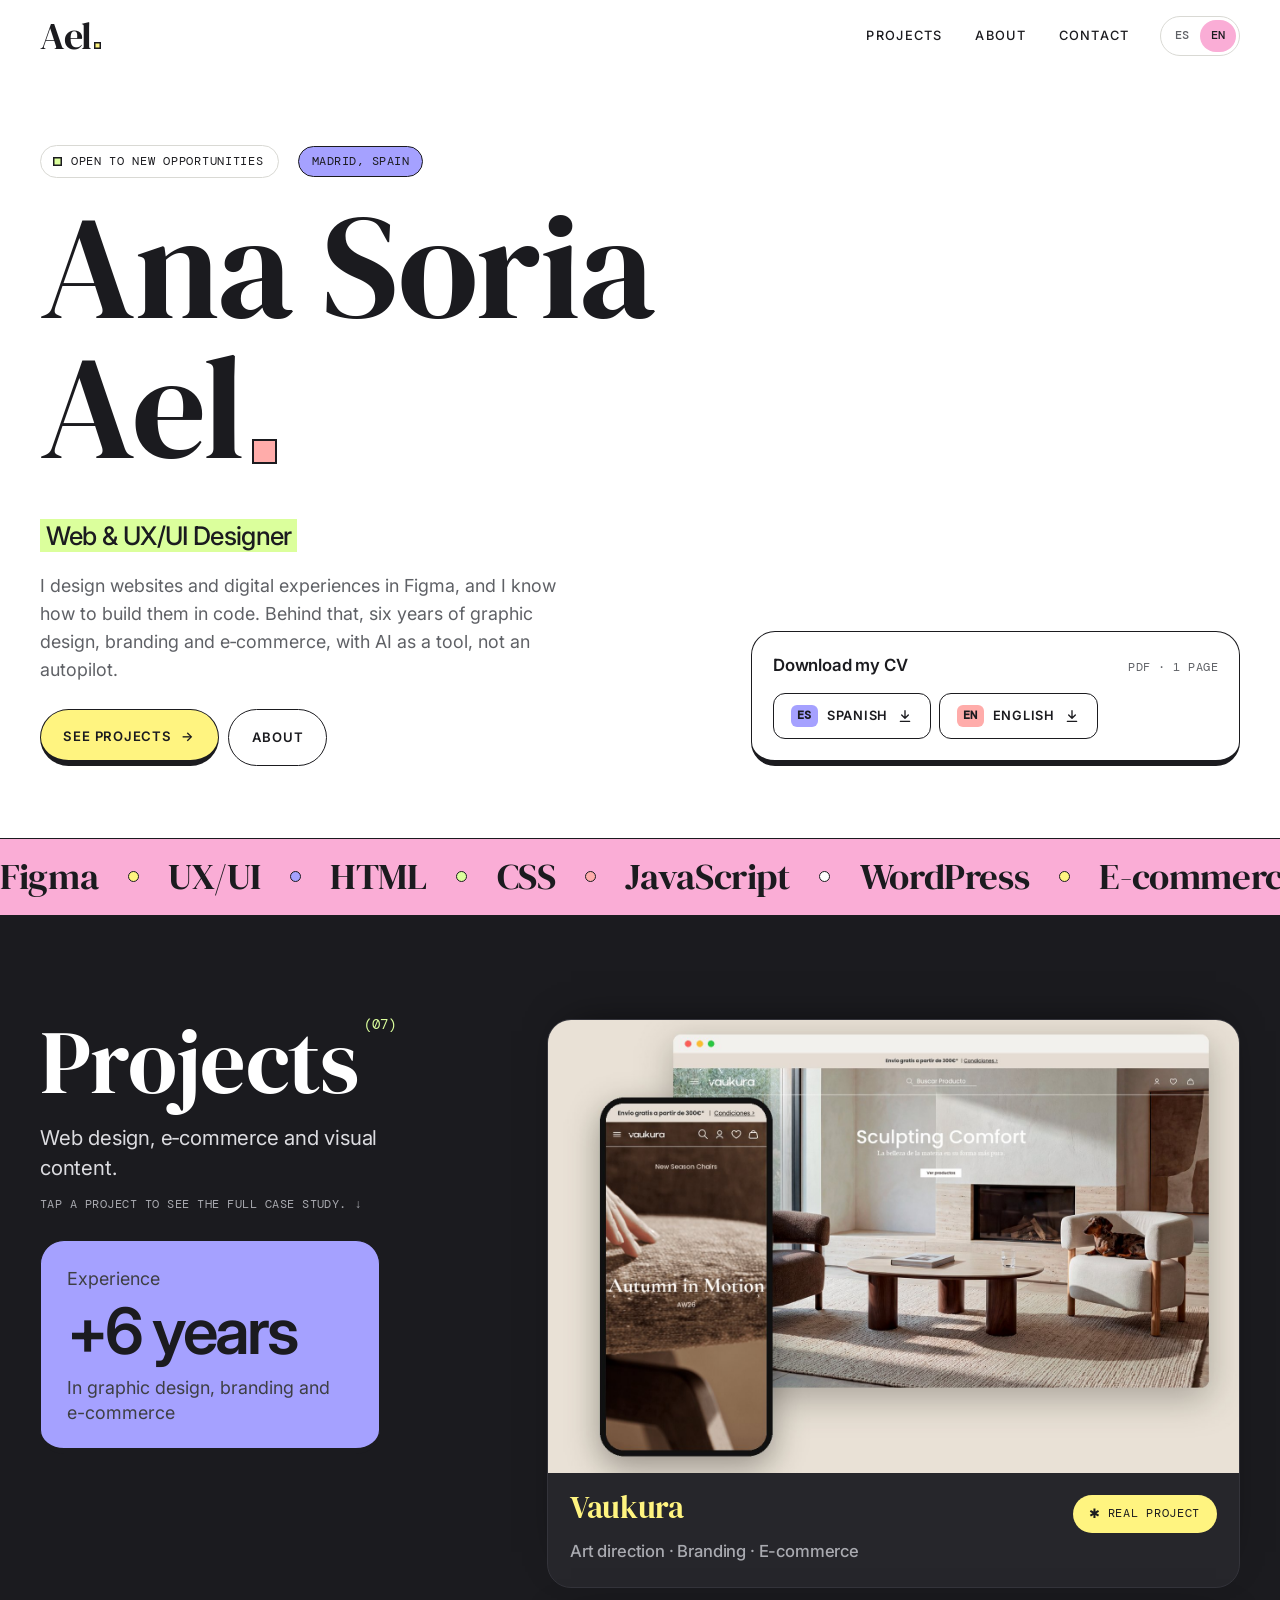
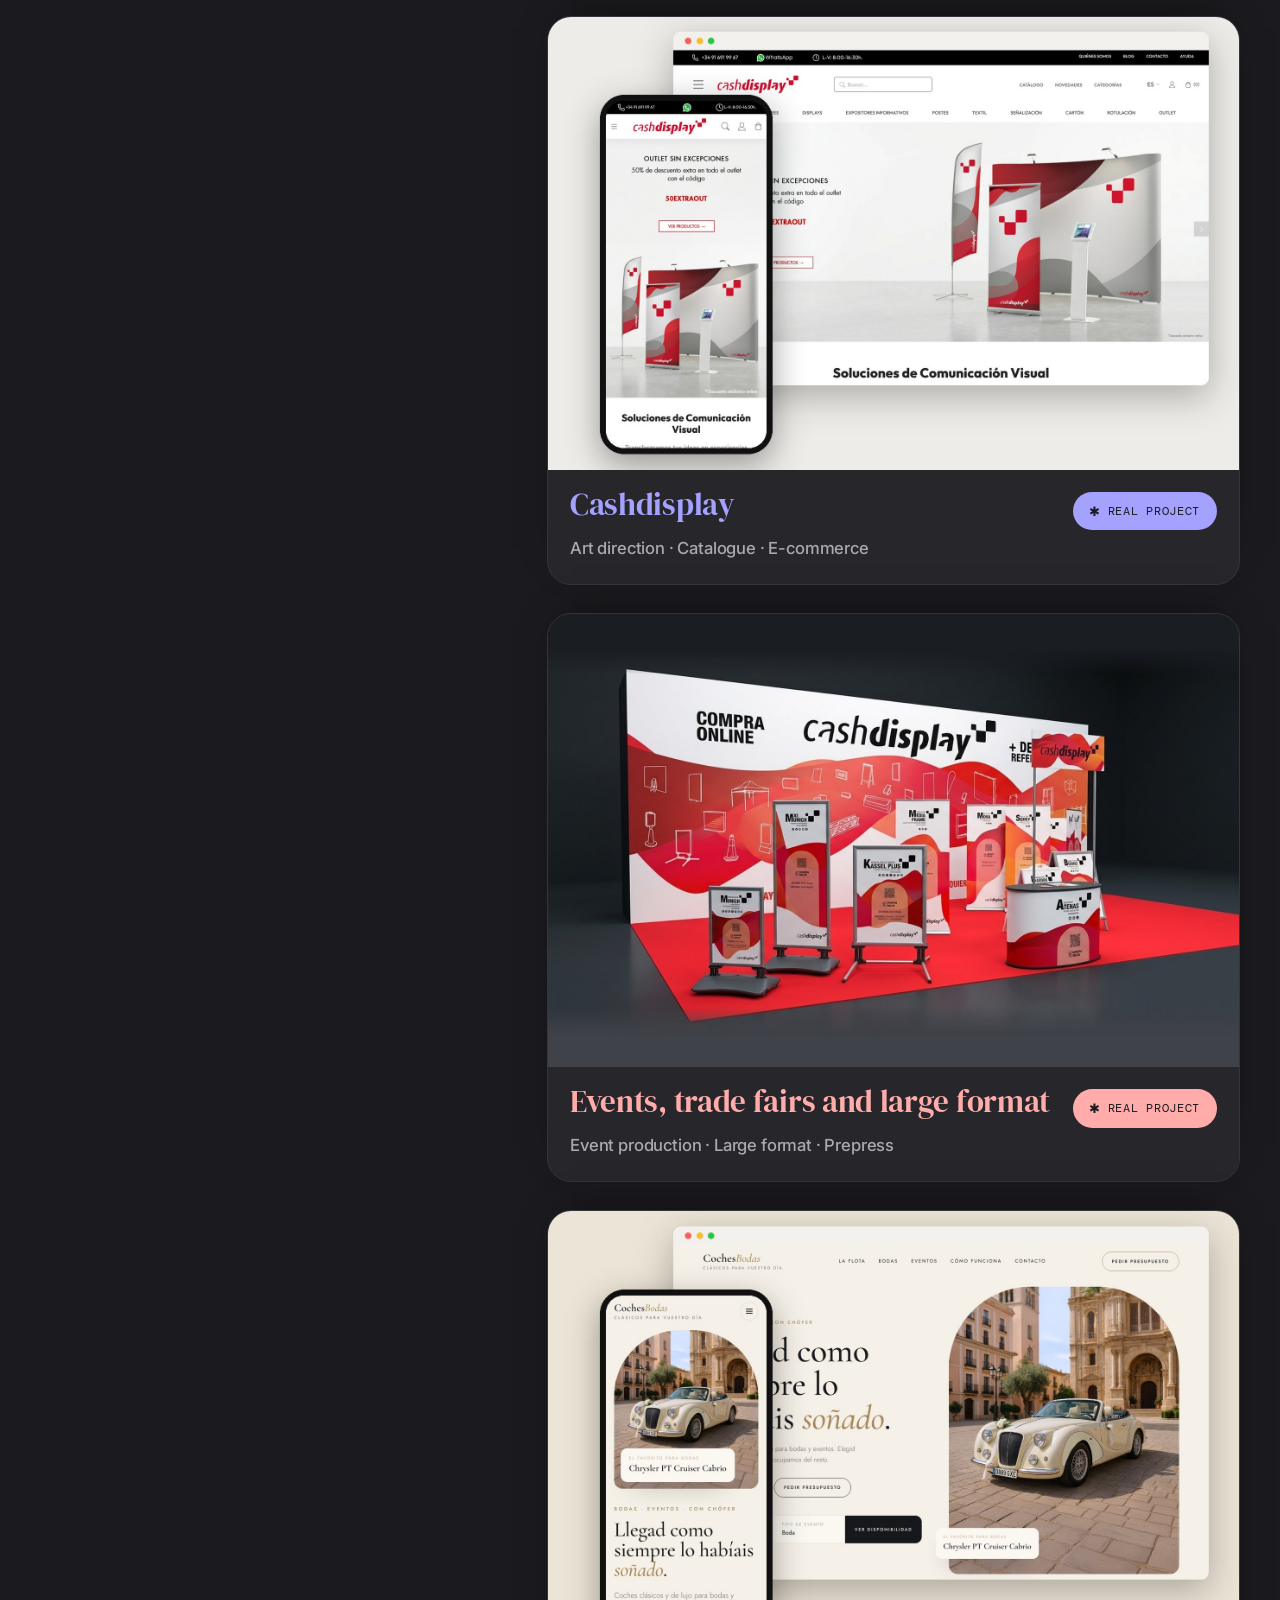
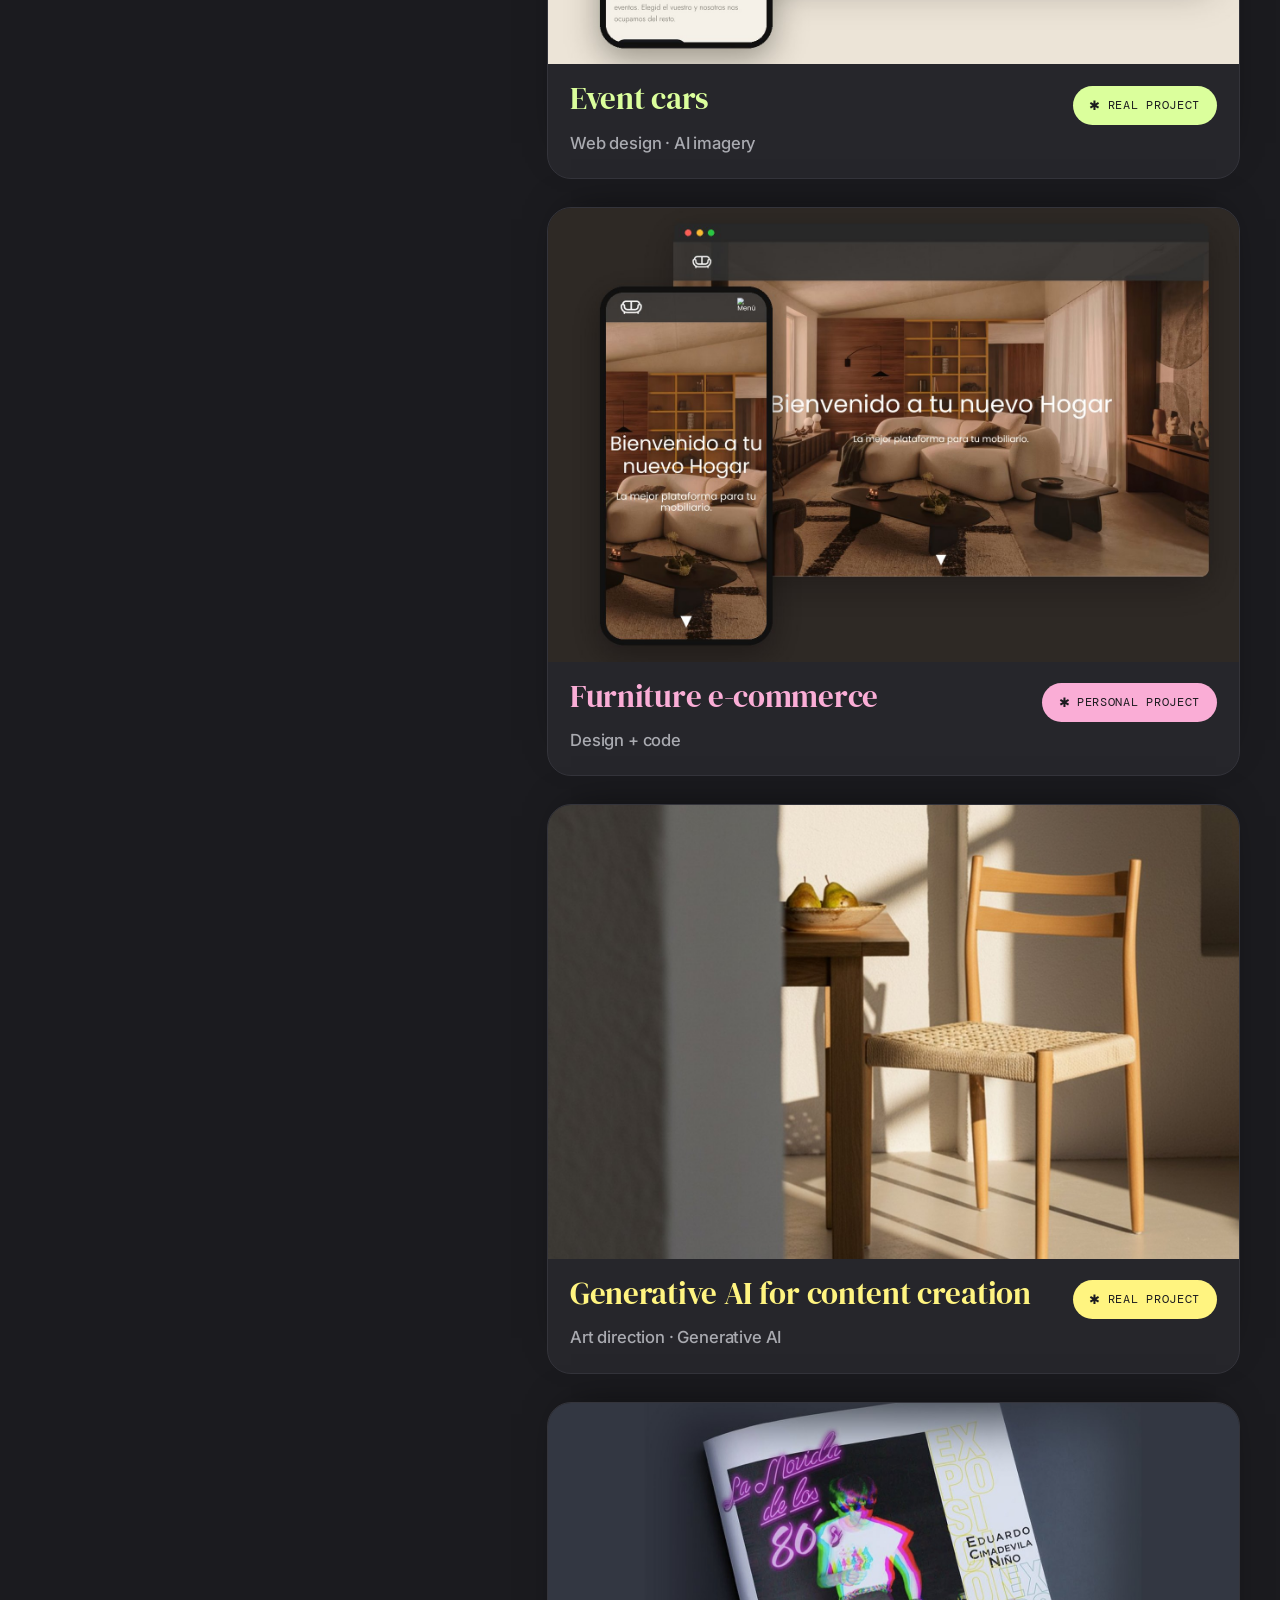
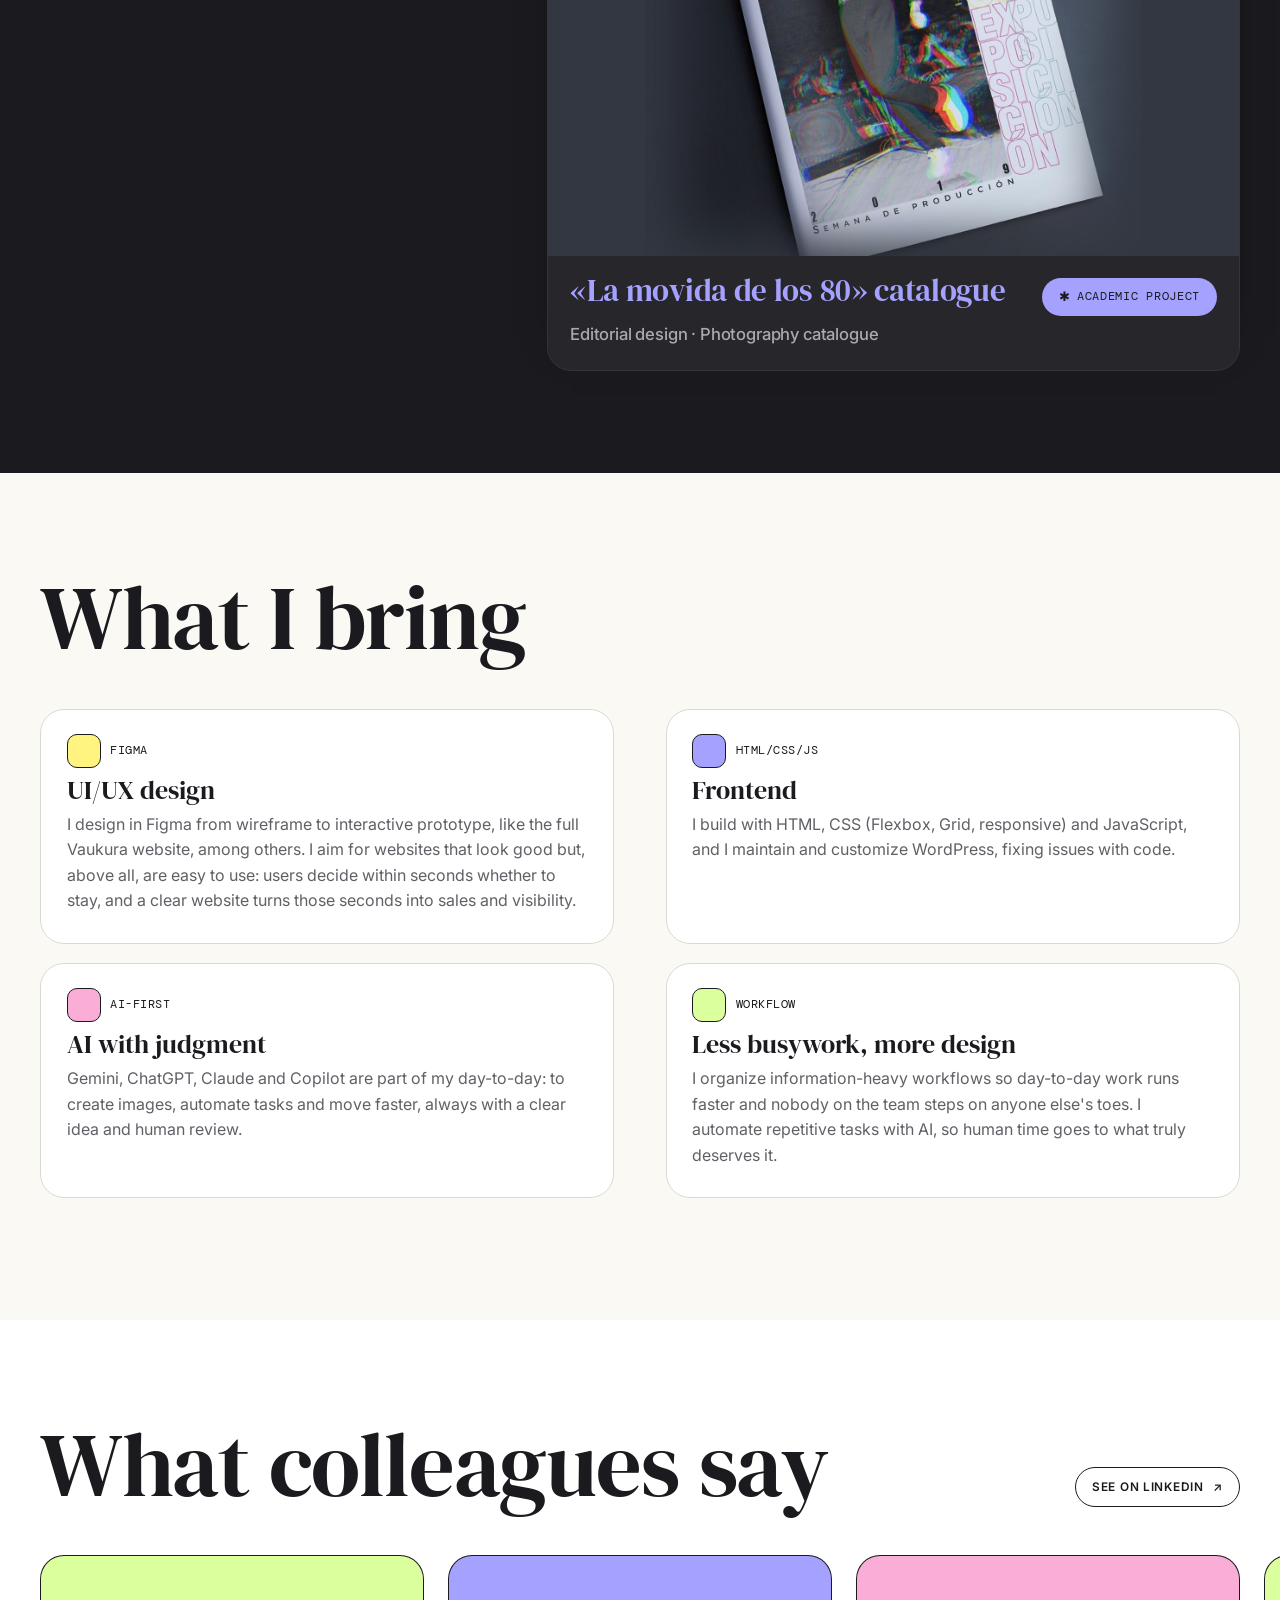
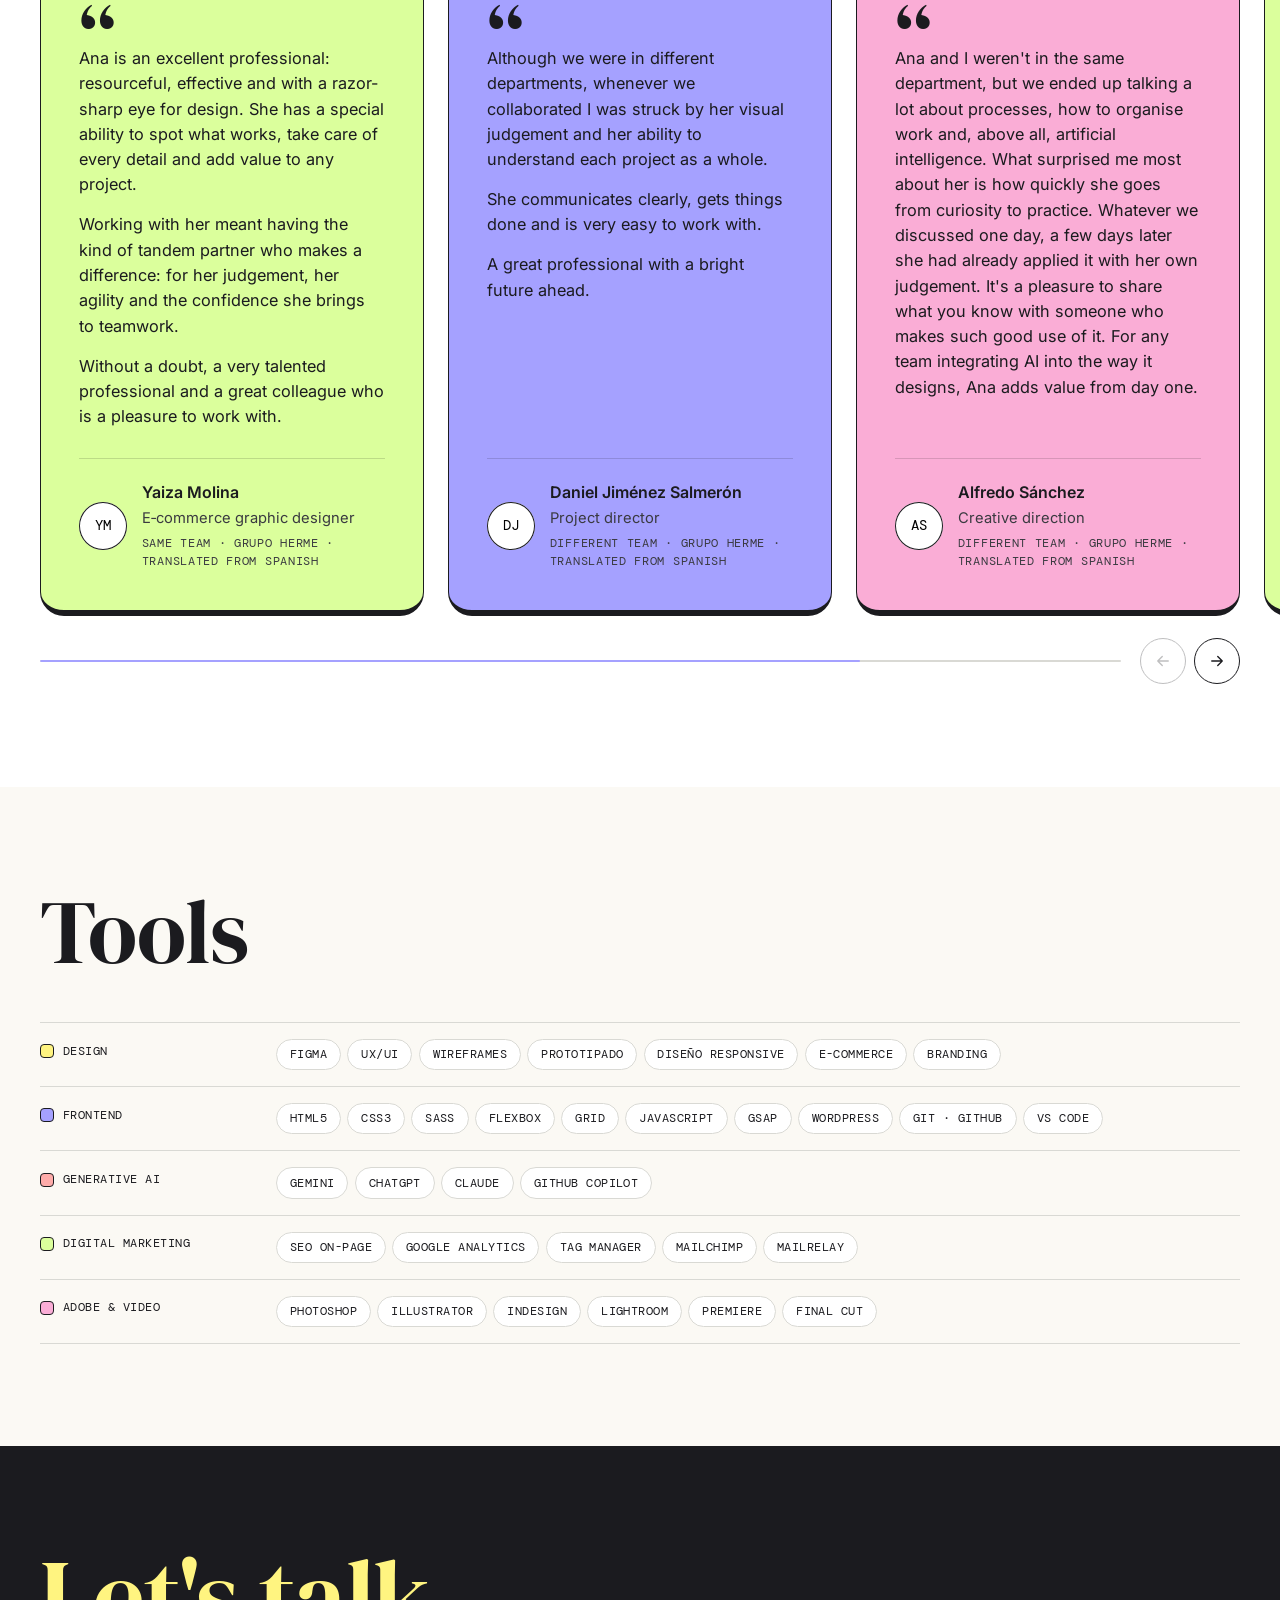
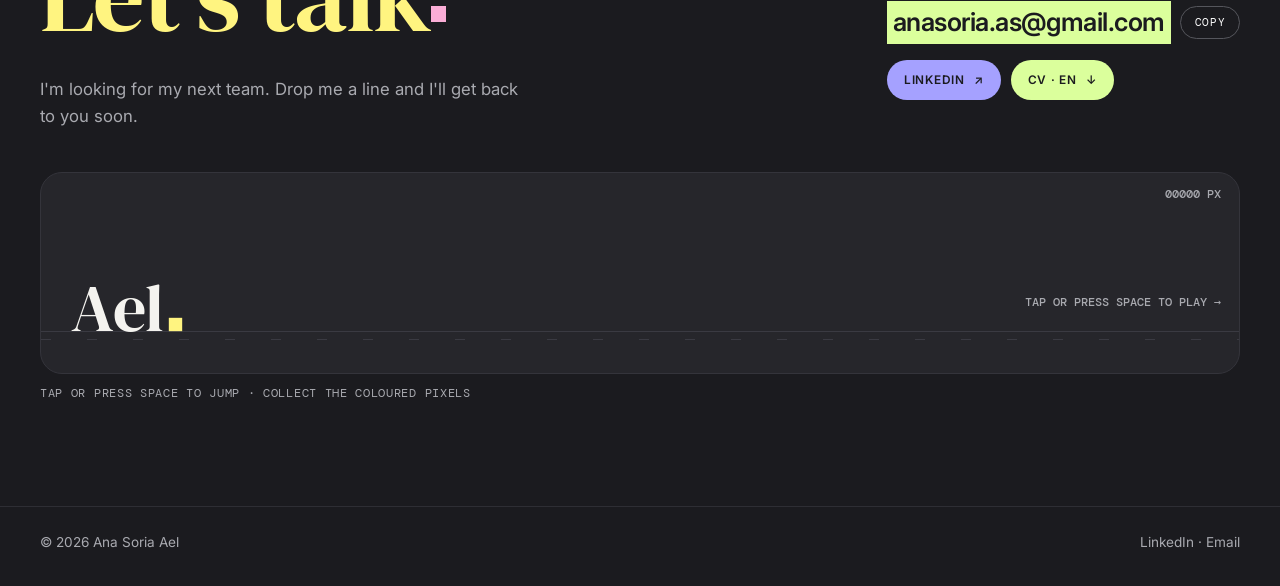
==== index.html @ 05b6de0d "«Madrid, España» recto y selección en amarillo sobre los fondos lila (antes no se veía) Co-Authored-" ====
<!DOCTYPE html>
<html lang="es">
<head>
<meta charset="utf-8">
<meta name="viewport" content="width=device-width, initial-scale=1, viewport-fit=cover">
<title>Ana Soria Ael · Diseñadora web, UX/UI y gráfica en Madrid</title>
<meta name="description" content="Portfolio de Ana Soria Ael, diseñadora web y UX/UI en Madrid con seis años de diseño gráfico y branding: Figma, e-commerce, dirección de arte y código.">
<meta name="author" content="Ana Soria Ael">
<meta name="robots" content="index, follow, max-image-preview:large">
<link rel="canonical" href="https://anasoriaael.com/">
<meta name="theme-color" content="#FFFFFF">
<meta property="og:type" content="website">
<meta property="og:url" content="https://anasoriaael.com/">
<meta property="og:site_name" content="Ana Soria Ael">
<meta property="og:locale" content="es_ES">
<meta property="og:locale:alternate" content="en_GB">
<meta property="og:title" content="Ana Soria Ael">
<meta property="og:description" content="Diseñadora web y UX/UI en Madrid, con seis años de diseño gráfico, branding y e-commerce.">
<meta property="og:image" content="https://anasoriaael.com/assets/img/og-ael.png">
<meta property="og:image:width" content="1200">
<meta property="og:image:height" content="630">
<meta property="og:image:alt" content="ael. Ana Soria Ael">
<meta name="twitter:card" content="summary_large_image">
<script type="application/ld+json">
{
 "@context": "https://schema.org",
 "@graph": [
  {
   "@type": "Person",
   "@id": "https://anasoriaael.com/#ana",
   "name": "Ana Soria Ael",
   "alternateName": "ael",
   "jobTitle": "Diseñadora web y UX/UI",
   "description": "Diseñadora web y UX/UI en Madrid, con seis años de experiencia en diseño gráfico, branding, identidad visual y e-commerce.",
   "url": "https://anasoriaael.com/",
   "image": "https://anasoriaael.com/assets/img/og-ael.png",
   "email": "mailto:anasoria.as@gmail.com",
   "address": {
    "@type": "PostalAddress",
    "addressLocality": "Madrid",
    "addressCountry": "ES"
   },
   "sameAs": [
    "https://www.linkedin.com/in/anasoriaael"
   ],
   "knowsAbout": [
    "Diseño gráfico",
    "Branding",
    "Identidad visual",
    "Diseño UX/UI",
    "Diseño web",
    "E-commerce",
    "Dirección de arte",
    "Diseño editorial",
    "Figma",
    "HTML",
    "CSS",
    "JavaScript",
    "IA generativa"
   ],
   "knowsLanguage": [
    "es",
    "en"
   ],
   "alumniOf": [
    {
     "@type": "EducationalOrganization",
     "name": "LABASAD"
    },
    {
     "@type": "EducationalOrganization",
     "name": "IES Puerta Bonita"
    }
   ]
  },
  {
   "@type": "WebSite",
   "@id": "https://anasoriaael.com/#web",
   "url": "https://anasoriaael.com/",
   "name": "Ana Soria Ael",
   "inLanguage": [
    "es",
    "en"
   ],
   "author": {
    "@id": "https://anasoriaael.com/#ana"
   }
  }
 ]
}
</script>
<link rel="icon" type="image/png" sizes="192x192" href="assets/img/favicon-192.png">
<link rel="apple-touch-icon" href="assets/img/apple-touch-icon.png">
<link rel="preconnect" href="https://fonts.googleapis.com">
<link rel="preconnect" href="https://fonts.gstatic.com" crossorigin>
<link rel="stylesheet" href="https://fonts.googleapis.com/css2?family=DM+Mono:wght@400;500&family=DM+Serif+Display:ital@0;1&family=Inter:wght@400;500;600&display=swap">
<link rel="stylesheet" href="assets/css/style.css?v=fbbc37bb">
<link rel="expect" href="#ael-end" blocking="render">
<script>
  /* Aplica el idioma guardado antes de pintar, para evitar parpadeos */
  (function () {
    var d = document.documentElement;
    var l = null;
    try {
      l = localStorage.getItem('ael-lang');
    } catch (e) {}
    if (l !== 'es' && l !== 'en') l = /^es/i.test(navigator.language || 'es') ? 'es' : 'en';
    d.setAttribute('lang', l);
  })();
</script>
<script>
  /* Contador de visitas: Cloudflare Web Analytics (sin cookies ni datos personales).
     Las visitas de Ana no cuentan: anasoriaael.com/?soy-ana marca este dispositivo
     y anasoriaael.com/?no-soy-ana lo desmarca. */
  (function () {
    var TOKEN = '99f17e9b26ac4660b8db816873d00c22';   // token de Cloudflare → Web Analytics (vacío = contador apagado)
    try {
      var q = location.search;
      if (/[?&](no-)?soy-ana\b/.test(q)) {
        if (/[?&]soy-ana\b/.test(q)) localStorage.setItem('ael-soy-ana', '1');
        else localStorage.removeItem('ael-soy-ana');
        history.replaceState(history.state, '', location.pathname + location.hash);
      }
      if (localStorage.getItem('ael-soy-ana')) return;
    } catch (e) {}
    if (!TOKEN || location.hostname.indexOf('anasoriaael.com') === -1) return;
    var s = document.createElement('script');
    s.type = 'module';   // igual que el código que da Cloudflare
    s.src = 'https://static.cloudflareinsights.com/beacon.min.js';
    s.setAttribute('data-cf-beacon', JSON.stringify({ token: TOKEN }));
    document.head.appendChild(s);
  })();
</script>
</head>
<body>
<!--AEL:BODY-->
<a class="skip" href="#app">Saltar al contenido</a>

<header class="topbar" id="topbar">
  <div class="wrap topbar-in">
    <a class="brand" href="#inicio" aria-label="Ana Soria, inicio">
      <span class="logo-word" aria-hidden="true">Ael<i></i></span>
    </a>

    <nav class="nav" id="nav" aria-label="Principal">
      <a href="#proyectos" data-route="proyectos" data-i18n="nav_projects">Proyectos</a>
      <a href="sobre-mi/" data-route="sobre-mi" data-i18n="nav_about">Sobre mí</a>
      <a href="#contacto" data-route="contacto" data-i18n="nav_contact">Contacto</a>
    </nav>

    <div class="controls">
      <div class="seg" role="group" aria-label="Idioma / Language">
        <button type="button" id="lang-es" data-lang="es" aria-pressed="true">ES</button>
        <button type="button" id="lang-en" data-lang="en" aria-pressed="false">EN</button>
      </div>
      <button type="button" class="menu-btn" id="menu-btn" aria-expanded="false" aria-controls="nav">
        <span class="bars" aria-hidden="true"></span><span class="sr" data-i18n="menu">Menú</span>
      </button>
    </div>
  </div>
</header>

<main id="app" tabindex="-1">
  <noscript>
    <div class="wrap" style="padding-block:4rem">
      <h1>Ana Soria Ael</h1>
      <p>Diseñadora web y UX/UI en Madrid. Seis años en el mundo del diseño gráfico, en estudio y dentro de empresa, dando forma a marcas y tiendas online: branding e identidad visual, diseño UX/UI en Figma, e-commerce, diseño editorial y dirección de arte, y maquetación con HTML, CSS y JavaScript.</p>
      <h2>Proyectos</h2>
      <!--proyectos--><ul>
        <li><a href="proyectos/vaukura/">Vaukura</a> · Dirección de arte · Branding · E-commerce</li>
        <li><a href="proyectos/cashdisplay/">Cashdisplay</a> · Dirección de arte · Catálogo · E-commerce</li>
        <li><a href="proyectos/eventos-ferias/">Eventos, ferias y gran formato</a> · Producción de eventos · Gran formato · Preimpresión</li>
        <li><a href="proyectos/coches-eventos/">Coches para eventos</a> · Diseño web · Imagen con IA</li>
        <li><a href="proyectos/ecommerce-mobiliario/">E-commerce de mobiliario</a> · Diseño + código</li>
        <li><a href="proyectos/books-ia/">IA generativa para creación de contenido</a> · Dirección de arte · IA generativa</li>
        <li><a href="proyectos/movida-80/">Catálogo «La movida de los 80»</a> · Diseño editorial · Catálogo de fotografía</li>
      </ul><!--/proyectos-->
      <p><a href="sobre-mi/">Sobre mí</a>: experiencia, formación e idiomas.</p>
      <p>Contacto: <a href="mailto:anasoria.as@gmail.com">anasoria.as@gmail.com</a> · <a href="https://www.linkedin.com/in/anasoriaael">LinkedIn</a></p>
    </div>
  </noscript>
</main>

<footer class="footer" id="footer"></footer>

<div class="cursor-glow" aria-hidden="true"></div>
<div class="cursor-ring" aria-hidden="true"><span></span></div>
<div class="cursor-dot" aria-hidden="true"></div>

<script src="assets/js/app.js?v=db097c9d"></script>
<span id="ael-end" hidden></span>
<!--/AEL:BODY-->
</body>
</html>
---- assets/css/style.css ----
/* =========================================================
   ael-design · Portfolio de Ana Soria Ael
   Base de la web. El diseño actual (pasteles al estilo Monos, sin modo oscuro)
   está al final, en «Tema pastel»: sus colores mandan sobre los de aquí.
   La versión anterior (amarillo y rosa, con modo oscuro) está guardada en la rama
   version-1-amarillo-rosa de GitHub.
   ========================================================= */

/* ---------- Tokens (tema claro por defecto) ---------- */
:root {
  --yellow: #F8E006;
  --magenta: #E51974;
  --black: #000000;
  --white: #FFFFFF;

  --bg: #FFFFFF;
  --bg-2: #F5F4EE;          /* superficies: blanco roto con un punto cálido */
  --ink: #0B0B0A;
  --muted: #5B5A55;
  --line: rgba(11, 11, 10, .12);
  --line-strong: #0B0B0A;
  --btn-bg: #0B0B0A;
  --btn-ink: #FFFFFF;
  --chip-bg: #FFFFFF;
  --topbar-bg: rgba(255, 255, 255, .82);
  --glow: rgba(248, 224, 6, .55);
  --glow-blend: multiply;
  --ring: #E51974;          /* círculo del cursor */
  --cursor-dot: #E51974;    /* punto del cursor */
  --logo-dot: #000000;      /* punto del logo */
  --ring-hover: #E51974;    /* círculo del cursor sobre enlaces y botones */
  --shadow: 0 24px 48px -28px rgba(11, 11, 10, .35);

  /* Tipografía: 3 fuentes, cada una con un papel
     serif → titulares y momentos grandes · sans → texto, botones y menú · mono → etiquetas en mayúsculas */
  --serif: "DM Serif Display", "DM Serif Display Placeholder", Georgia, serif;
  --sans: "Inter", -apple-system, BlinkMacSystemFont, "Helvetica Neue", Arial, sans-serif;
  --mono: "DM Mono", ui-monospace, "SF Mono", Menlo, Consolas, monospace;

  --gutter: clamp(16px, 4vw, 40px);
  --radius: 18px;
  --ease: cubic-bezier(.2, .8, .2, 1);
  color-scheme: light;
}

/* ---------- Base ---------- */
*, *::before, *::after { box-sizing: border-box; }
html { scroll-behavior: smooth; scroll-padding-top: 88px; -webkit-text-size-adjust: 100%; }
body {
  margin: 0;
  background: var(--bg);
  color: var(--ink);
  font-family: var(--sans);
  font-size: 1rem;
  line-height: 1.6;
  -webkit-font-smoothing: antialiased;
  overflow-x: hidden;
  transition: background-color .4s ease, color .4s ease;
}
img { max-width: 100%; display: block; }
a { color: inherit; }
button { font: inherit; color: inherit; }
h1, h2, h3 { margin: 0; font-family: var(--serif); font-weight: 400; text-wrap: balance; }
p { margin: 0; }
ul, ol { margin: 0; padding: 0; }
::selection { background: var(--yellow); color: #000; }
:focus-visible { outline: 2px solid var(--magenta); outline-offset: 3px; border-radius: 6px; }

.wrap { width: min(1240px, 100% - 2 * var(--gutter)); margin-inline: auto; }
.sr { position: absolute; width: 1px; height: 1px; overflow: hidden; clip: rect(0 0 0 0); white-space: nowrap; }
.skip { position: absolute; left: 1rem; top: -4rem; z-index: 100; background: var(--yellow); color: #000; padding: .6rem 1rem; border-radius: 10px; font-weight: 600; }
.skip:focus { top: 1rem; }

.mono { font-family: var(--mono); font-size: .76rem; letter-spacing: .04em; text-transform: uppercase; }
.slash::before { content: "// "; color: var(--magenta); }
.muted { color: var(--muted); }

/* ---------- Barra superior ---------- */
.topbar {
  position: sticky;
  top: env(safe-area-inset-top, 0px);
  z-index: 50;
  background: var(--topbar-bg);
  -webkit-backdrop-filter: saturate(1.4) blur(14px);
  backdrop-filter: saturate(1.4) blur(14px);
  border-bottom: 1px solid transparent;
  transition: border-color .3s, background-color .4s;
}
.topbar.scrolled { border-bottom-color: var(--line); }
.topbar-in { display: flex; align-items: center; gap: 1rem; min-height: 72px; }
.brand { display: flex; align-items: center; text-decoration: none; margin-right: auto; }
.logo { display: block; height: 52px; width: auto; aspect-ratio: 863.4 / 953.8; }
.logo-letters { fill: var(--magenta); }
.logo-dot { fill: var(--logo-dot); transition: fill .4s ease; }
.brand .logo { transition: transform .45s var(--ease); }
.brand:hover .logo, .brand:focus-visible .logo { transform: scale(1.14); }

.nav { display: flex; gap: .25rem; }
.nav a {
  text-decoration: none; font-weight: 500; font-size: .8rem; letter-spacing: .1em; text-transform: uppercase;
  padding: .5rem .9rem; border-radius: 999px; position: relative;
}
.nav a:hover { background: var(--bg-2); }
.nav a[aria-current="page"]::after {
  content: ""; position: absolute; left: .9rem; right: .9rem; bottom: .28rem; height: 2px; background: var(--magenta);
}

.controls { display: flex; align-items: center; gap: .5rem; }
.seg { display: inline-flex; border: 1px solid var(--line); border-radius: 999px; padding: 3px; background: var(--bg); }
.seg button {
  border: 0; background: transparent; cursor: pointer;
  font-family: var(--mono); font-size: .78rem; font-weight: 500;
  min-width: 36px; height: 32px; padding: 0 .55rem; border-radius: 999px;
  display: grid; place-items: center; color: var(--muted);
  transition: background-color .25s, color .25s;
}
.seg button:hover { color: var(--ink); }
.seg button[aria-pressed="true"] { background: var(--ink); color: var(--bg); }

.menu-btn {
  display: none; width: 40px; height: 40px; border-radius: 50%;
  border: 1px solid var(--line); background: var(--bg); cursor: pointer; place-items: center;
}
.menu-btn .bars, .menu-btn .bars::before, .menu-btn .bars::after {
  display: block; width: 16px; height: 2px; background: var(--ink); border-radius: 2px; position: relative; transition: transform .3s var(--ease), background-color .2s;
}
.menu-btn .bars::before, .menu-btn .bars::after { content: ""; position: absolute; left: 0; }
.menu-btn .bars::before { top: -5px; }
.menu-btn .bars::after { top: 5px; }
.menu-btn[aria-expanded="true"] .bars { background: transparent; }
.menu-btn[aria-expanded="true"] .bars::before { transform: translateY(5px) rotate(45deg); }
.menu-btn[aria-expanded="true"] .bars::after { transform: translateY(-5px) rotate(-45deg); }

@media (max-width: 820px) {
  .menu-btn { display: grid; }
  .nav {
    position: absolute; left: 0; right: 0; top: 100%;
    flex-direction: column; gap: 0; padding: .5rem var(--gutter) 1.25rem;
    background: var(--bg); border-bottom: 1px solid var(--line);
    visibility: hidden; opacity: 0; transform: translateY(-8px);
    transition: opacity .25s, transform .3s var(--ease), visibility .25s;
  }
  .nav.open { visibility: visible; opacity: 1; transform: none; }
  .nav a { font-family: var(--serif); font-size: 2.2rem; letter-spacing: -.01em; text-transform: none; padding: .55rem 0; border-radius: 0; border-bottom: 1px solid var(--line); }
  .nav a:hover { background: none; color: var(--magenta); }
  .nav a[aria-current="page"]::after { display: none; }
  .nav a[aria-current="page"] { color: var(--magenta); }
}
@media (max-width: 380px) {
  .seg button { min-width: 30px; padding: 0 .4rem; }
  .brand .logo { height: 44px; }
}

/* ---------- Botones ---------- */
.btn {
  display: inline-flex; align-items: center; gap: .6rem;
  padding: .9rem 1.4rem; border-radius: 999px; border: 1px solid transparent;
  font-weight: 600; font-size: .82rem; letter-spacing: .06em; text-transform: uppercase; text-decoration: none; cursor: pointer;
  transition: transform .35s var(--ease);   /* el color cambia al momento, sin fundido */
}
.btn:hover { transform: translateY(-2px); }
.btn .arr { transition: transform .35s var(--ease); }
.btn:hover .arr { transform: translateX(3px); }
.btn-primary { background: var(--btn-bg); color: var(--btn-ink); }
.btn-primary:hover { background: var(--magenta); color: #fff; }
.btn-ghost { border-color: var(--line-strong); background: transparent; color: var(--ink); }
.btn-ghost:hover { background: var(--ink); color: var(--bg); }
.btn-yellow { background: var(--yellow); color: #000; }
.btn-yellow:hover { background: #000; color: var(--yellow); }
.btn-sm { padding: .6rem 1rem; font-size: .74rem; }

/* Descarga de CV */
.cv-buttons { display: flex; flex-wrap: wrap; gap: .5rem; }
.cv-btn {
  display: inline-flex; align-items: center; gap: .55rem;
  padding: .7rem 1.05rem; border-radius: 12px; text-decoration: none;
  font-weight: 600; font-size: .8rem; letter-spacing: .06em; text-transform: uppercase;
  background: var(--ink); color: var(--bg);
  transition: transform .3s var(--ease);
}
.cv-btn:hover { transform: translateY(-2px); background: var(--magenta); color: #fff; }
.cv-btn .code { font-family: var(--mono); font-size: .72rem; letter-spacing: .02em; background: var(--yellow); color: #000; border-radius: 6px; padding: .1rem .4rem; }
.cv-btn svg { width: 16px; height: 16px; stroke: currentColor; fill: none; stroke-width: 2; stroke-linecap: round; stroke-linejoin: round; }

/* ---------- Hero ---------- */
.hero { padding-block: clamp(2rem, 6vw, 4.5rem) clamp(2.5rem, 6vw, 4.5rem); position: relative; }
.hero-top { display: flex; flex-wrap: wrap; align-items: center; gap: .6rem 1.2rem; margin-bottom: 1.2rem; }
.status { display: inline-flex; align-items: center; gap: .55rem; font-family: var(--mono); font-size: .74rem; letter-spacing: .06em; text-transform: uppercase; border: 1px solid var(--line); border-radius: 999px; padding: .38rem .9rem .38rem .75rem; }
.status i { width: 9px; height: 9px; background: var(--magenta); display: block; animation: pulse 2.2s var(--ease) infinite; }
@keyframes pulse { 0%, 100% { transform: scale(1); } 50% { transform: scale(.6) rotate(45deg); } }

.hero-name {
  font-family: var(--serif);
  font-size: clamp(3.8rem, 11.5vw, 10.5rem);
  line-height: .95; letter-spacing: -.01em;
  display: flex; flex-direction: column;
}
.hero-name span { display: block; }
.hero-name .l2 { display: flex; align-items: flex-end; gap: .06em; }
.sq { display: inline-block; width: .17em; height: .17em; background: var(--yellow); margin-bottom: .09em; }
.hero-name .l1, .hero-name .l2 { animation: rise 1s var(--ease) both; }
.hero-name .l2 { animation-delay: .08s; }
@keyframes rise { from { transform: translateY(18px); opacity: .001; } to { transform: none; opacity: 1; } }

.hero-grid { display: grid; grid-template-columns: 1.35fr 1fr; gap: clamp(1.5rem, 4vw, 4rem); align-items: end; margin-top: clamp(1.5rem, 3vw, 2.5rem); }
.role { font-size: clamp(1.15rem, 2.2vw, 1.6rem); font-weight: 500; letter-spacing: -.025em; }
.role mark { background: linear-gradient(transparent 55%, var(--magenta) 55%, var(--magenta) 92%, transparent 92%); color: inherit; padding: 0 .15em; }
.intro { margin-top: 1rem; color: var(--muted); max-width: 50ch; font-size: clamp(1.05rem, 1.4vw, 1.22rem); line-height: 1.55; }
.actions { display: flex; flex-wrap: wrap; gap: .6rem; margin-top: 1.6rem; }

.cv-card {
  border: 1px solid var(--line-strong); border-radius: var(--radius); padding: 1.25rem 1.3rem 1.3rem;
  display: grid; gap: .9rem; background: var(--bg);
}
.cv-card .cv-head { display: flex; justify-content: space-between; align-items: baseline; gap: 1rem; }
.cv-card strong { font-weight: 600; font-size: 1.05rem; letter-spacing: -.01em; }

@media (max-width: 1000px) {
  .hero-grid { grid-template-columns: 1fr; }
}

/* ---------- Cinta amarilla ---------- */
.tape { background: var(--yellow); color: #000; overflow: hidden; border-block: 1px solid #000; }
.tape-track { display: flex; width: max-content; animation: marquee 34s linear infinite; }
.tape-track span {
  font-family: var(--serif); font-size: clamp(1.5rem, 3vw, 2.3rem); letter-spacing: -.01em;
  padding: .5rem 0 .6rem; display: flex; align-items: center; white-space: nowrap;
}
.tape-track span::after { content: ""; width: .32em; height: .32em; background: var(--magenta); margin-inline: .8em; }
@keyframes marquee { to { transform: translateX(-50%); } }

/* ---------- Secciones ---------- */
.section { padding-block: clamp(3.5rem, 8vw, 6.5rem); }
.sec-head { display: flex; flex-wrap: wrap; justify-content: space-between; align-items: flex-end; gap: 1rem 2rem; margin-bottom: clamp(1.8rem, 4vw, 3rem); }
.h2 { font-family: var(--serif); font-size: clamp(2.8rem, 7vw, 5.6rem); line-height: .95; letter-spacing: -.01em; }
.h2 sup { font-family: var(--mono); font-size: .85rem; vertical-align: top; margin-left: .4rem; color: var(--magenta); letter-spacing: 0; }
.sec-head p { max-width: 42ch; color: var(--muted); }

/* ---------- Cifra destacada + introducción ---------- */
.bento { display: grid; grid-template-columns: 1fr 1.35fr; gap: clamp(1rem, 2vw, 1.5rem); margin-bottom: clamp(2.5rem, 5vw, 4rem); }
.stat-card, .intro-card { border-radius: 28px; padding: clamp(2rem, 4vw, 3.5rem); min-height: clamp(260px, 26vw, 360px); }
.stat-card { background: var(--bg-2); display: grid; place-content: center; justify-items: center; text-align: center; gap: .35rem; }
.stat-label { color: var(--muted); font-size: clamp(1rem, 1.4vw, 1.2rem); }
.stat-value { font-weight: 600; font-size: clamp(3.6rem, 7vw, 6.2rem); line-height: 1; letter-spacing: -.045em; }
.stat-text { color: var(--muted); font-size: clamp(1rem, 1.4vw, 1.2rem); max-width: 24ch; line-height: 1.4; margin-top: .4rem; }
.intro-card { border: 1px solid var(--line); display: grid; align-content: space-between; gap: 2rem; }
.intro-big { font-weight: 600; font-size: clamp(1.8rem, 3.4vw, 3rem); line-height: 1.1; letter-spacing: -.035em; max-width: 18ch; }
.intro-small { color: var(--muted); }
@media (max-width: 820px) { .bento { grid-template-columns: 1fr; } }

/* ---------- Tarjetas de proyecto ----------
   Los colores al pasar el ratón o tocar cambian al momento (sin fundido), para que no se queden a medias en naranja */
.projects { display: grid; grid-template-columns: repeat(2, 1fr); gap: clamp(2.5rem, 5vw, 4rem) clamp(1rem, 2.5vw, 2rem); }
.card, .next { -webkit-tap-highlight-color: transparent; }   /* sin recuadro de color al tocar en el móvil */
.card { display: flex; flex-direction: column; gap: 1.1rem; text-decoration: none; color: inherit; }
.card .cover { border-radius: 28px; overflow: hidden; aspect-ratio: 1.1 / 1; max-width: 100%; position: relative; border: 1px solid var(--line); background: var(--bg-2); }
.card .cover > * { transition: transform .9s var(--ease); }
.card:hover .cover > * { transform: scale(1.03); }
.card-meta { display: grid; gap: .3rem; }
.card-row { display: flex; justify-content: space-between; align-items: flex-start; gap: 1rem; }
.card h3 { font-family: var(--serif); font-size: clamp(1.9rem, 3.2vw, 2.8rem); line-height: 1.05; letter-spacing: -.01em; }
.card:hover h3 { color: var(--magenta); }
.pill { flex: none; margin-top: .3em; display: inline-flex; align-items: center; gap: .55em; background: var(--yellow); color: #000; border-radius: 999px; padding: .62rem 1.05rem; font-family: var(--mono); font-size: .74rem; letter-spacing: .06em; text-transform: uppercase; }
.pill-star { font-size: 1.1em; line-height: 1; }
.card:hover .pill { background: var(--magenta); color: #fff; }
.card-kind { color: var(--magenta); font-weight: 500; font-size: clamp(1rem, 1.3vw, 1.12rem); letter-spacing: -.01em; }
@media (max-width: 760px) {
  .projects { grid-template-columns: 1fr; }
  /* en móvil, todas las tarjetas igual: título, debajo el texto rosa y debajo la pastilla */
  .card-row { display: contents; }
  .card h3 { order: 1; }
  .card-kind { order: 2; }
  .card .pill { order: 3; justify-self: start; margin-top: .55rem; }
}

/* Portadas generadas (cuando aún no hay imagen) */
.art { position: absolute; inset: 0; display: grid; place-items: center; overflow: hidden; }
.art .word { font-family: var(--serif); font-size: clamp(3.5rem, 11vw, 9rem); line-height: .9; letter-spacing: -.02em; text-transform: lowercase; white-space: nowrap; }
.art::before { content: ""; position: absolute; inset: 0; background-image: linear-gradient(currentColor 1px, transparent 1px), linear-gradient(90deg, currentColor 1px, transparent 1px); background-size: 32px 32px; opacity: .08; }
.art .dot { position: absolute; width: 14%; aspect-ratio: 1; right: 8%; bottom: 10%; }
.art .corner { position: absolute; left: 1rem; top: .9rem; font-family: var(--mono); font-size: .68rem; letter-spacing: .06em; text-transform: uppercase; opacity: .8; }
.art-yellow { background: var(--yellow); color: #000; }
.art-yellow .dot { background: var(--magenta); }
.art-magenta { background: var(--magenta); color: #fff; }
.art-magenta .dot { background: var(--yellow); border-radius: 50%; }
.art-black { background: #000; color: var(--yellow); }
.art-black .dot { background: var(--magenta); }
.art-white { background: #fff; color: #000; }
.art-white .dot { background: var(--yellow); border-radius: 50%; }
.card .art .word { font-size: clamp(3.5rem, 8vw, 7rem); }
.cover img { width: 100%; height: 100%; object-fit: cover; }

/* ---------- Lo que aporto ---------- */
.strengths { display: grid; grid-template-columns: repeat(2, 1fr); gap: 0 clamp(1.5rem, 4vw, 3.5rem); }
.strength { border-top: 1px solid var(--line-strong); padding-block: 1.3rem 2rem; display: grid; gap: .5rem; align-content: start; }   /* títulos alineados aunque un texto sea más largo */
.strength h3 { font-size: 1.6rem; line-height: 1.1; }
.strength p { color: var(--muted); max-width: 52ch; }
@media (max-width: 760px) { .strengths { grid-template-columns: 1fr; } }

/* Recomendaciones: carrusel en una fila. En escritorio caben tres; en tableta y móvil se desliza
   (la siguiente tarjeta asoma por la derecha) y debajo salen las flechas y la barra de progreso */
.quotes {
  --per: 3;                                   /* tarjetas que se ven a la vez */
  --qgap: clamp(1rem, 2vw, 1.5rem);
  display: grid; grid-auto-flow: column; grid-template-rows: auto auto auto;
  grid-auto-columns: calc((100% - (var(--per) - 1) * var(--qgap)) / var(--per));
  column-gap: var(--qgap); row-gap: 0;
  overflow-x: auto; overscroll-behavior-x: contain; scroll-snap-type: x mandatory; scrollbar-width: none;
  margin-inline: calc(-1 * var(--gutter)); padding-inline: var(--gutter); scroll-padding-inline: var(--gutter);
}
.quotes::-webkit-scrollbar { display: none; }
.quotes:focus-visible { outline-offset: -2px; }
@media (max-width: 1099px) { .quotes { --per: 2.15; } }
@media (max-width: 700px) { .quotes { --per: 1.12; } }
.quote { margin: 0; grid-row: span 3; display: flex; flex-direction: column; scroll-snap-align: start; background: var(--bg-2); border-radius: var(--radius); padding: clamp(1.5rem, 3vw, 2.4rem); }
@supports (grid-template-rows: subgrid) {                                        /* comilla, texto y firma alineados entre tarjetas */
  .quote { display: grid; grid-template-rows: subgrid; row-gap: 0; }
  .quote .quote-by { margin-top: 0; }
}
.quote-mark { font-family: var(--serif); font-size: 5.5rem; line-height: 1; height: 2.6rem; color: var(--magenta); margin-bottom: .6rem; }
.quote blockquote { margin: 0 0 1.8rem; font-size: clamp(1.02rem, 1.15vw, 1.12rem); line-height: 1.55; }
.quote blockquote p + p { margin-top: .9em; }
.quote-by { margin-top: auto; padding-top: 1.3rem; border-top: 1px solid var(--line); display: flex; align-items: center; gap: .9rem; }
.quote-av { flex: none; width: 48px; height: 48px; border-radius: 50%; display: grid; place-items: center; background: var(--yellow); color: #000; font-family: var(--mono); font-size: .9rem; letter-spacing: .04em; }
.quote-who { display: grid; gap: .1rem; min-width: 0; }
.quote-who strong { font-weight: 600; }
.quote-role { color: var(--muted); font-size: .92rem; }
.quote-rel { font-family: var(--mono); font-size: .72rem; letter-spacing: .06em; text-transform: uppercase; color: var(--muted); margin-top: .15rem; }
/* flechas y barra: solo cuando hay más tarjetas de las que caben */
.quotes-nav { display: none; align-items: center; gap: 1.2rem; margin-top: 1.4rem; }
.quotes-slider.is-scrollable .quotes-nav { display: flex; }
.quotes-bar { flex: 1; position: relative; height: 2px; background: var(--line); border-radius: 2px; overflow: hidden; }
.quotes-bar i { position: absolute; top: 0; bottom: 0; left: 0; width: 30%; background: var(--magenta); border-radius: 2px; }
.quotes-arrows { display: flex; gap: .5rem; }
.quotes-arrow { width: 46px; height: 46px; border-radius: 50%; border: 1px solid var(--line-strong); background: transparent; color: var(--ink); display: grid; place-items: center; cursor: pointer; }
.quotes-arrow svg { width: 18px; height: 18px; fill: none; stroke: currentColor; stroke-width: 1.8; stroke-linecap: round; stroke-linejoin: round; }
.quotes-arrow:hover:not(:disabled) { background: var(--ink); color: var(--bg); }
.quotes-arrow:disabled { opacity: .28; cursor: default; }

/* ---------- Herramientas ---------- */
.skills { display: grid; }
.skill-row { display: grid; grid-template-columns: 220px 1fr; gap: 1rem; padding-block: 1rem; border-top: 1px solid var(--line); align-items: baseline; }
.skill-row:last-child { border-bottom: 1px solid var(--line); }
.chips { display: flex; flex-wrap: wrap; gap: .4rem; }
.chip { border: 1px solid var(--line); border-radius: 999px; padding: .32rem .8rem; font-family: var(--mono); font-size: .74rem; letter-spacing: .04em; text-transform: uppercase; background: var(--chip-bg); }
.chip:hover { background: var(--yellow); color: #000; border-color: var(--yellow); }
@media (max-width: 640px) { .skill-row { grid-template-columns: 1fr; gap: .6rem; } }

/* ---------- Contacto ---------- */
.contact { border-top: 1px solid var(--line-strong); }
.contact-big { font-family: var(--serif); font-size: clamp(3rem, 8vw, 6.8rem); line-height: .9; letter-spacing: -.015em; }
.contact-big .sq { width: .15em; height: .15em; }
.contact-grid {
  display: grid; grid-template-columns: 1fr auto; column-gap: 2rem;
  grid-template-areas: "title mail" "text links";
}
.contact-big { grid-area: title; align-self: baseline; }
.contact-grid .mail-row { grid-area: mail; align-self: baseline; }
.contact-text { grid-area: text; color: var(--muted); max-width: 44ch; font-size: 1.05rem; margin-top: 2rem; }
.contact-grid .contact-links { grid-area: links; align-self: start; }
.mail-row { display: flex; flex-wrap: wrap; align-items: center; gap: .6rem; }
.mail { font-size: clamp(1.1rem, 2.4vw, 1.6rem); font-weight: 600; letter-spacing: -.02em; text-decoration: none; background: linear-gradient(transparent 60%, var(--magenta) 60%, var(--magenta) 94%, transparent 94%); word-break: break-word; }
.copy-btn { border: 1px solid var(--line); background: var(--bg); border-radius: 999px; padding: .4rem .85rem; font-family: var(--mono); font-size: .7rem; letter-spacing: .06em; text-transform: uppercase; cursor: pointer; }
.copy-btn:hover { border-color: var(--ink); }
.contact-links { display: flex; flex-wrap: wrap; gap: .6rem; margin-top: 1rem; }
@media (max-width: 1000px) {
  .contact-grid { grid-template-columns: 1fr; grid-template-areas: "title" "text" "mail" "links"; }
  .contact-grid .mail-row { margin-top: 2rem; }
}

/* ---------- Footer ---------- */
.footer { border-top: 1px solid var(--line); }
.footer-in { display: flex; flex-wrap: wrap; justify-content: space-between; gap: .8rem 2rem; padding-block: 1.6rem 2rem; font-size: .85rem; color: var(--muted); }
.footer a { text-decoration: none; }
.footer a:hover { color: var(--magenta); }

/* ---------- Sobre mí ---------- */
.page-head { padding-block: clamp(2rem, 6vw, 4rem) 1.5rem; }
.page-title { font-family: var(--serif); font-size: clamp(2.6rem, 5vw, 4.2rem); line-height: .95; letter-spacing: -.01em; display: flex; align-items: flex-end; gap: .06em; }

.cv-banner {
  background: var(--yellow); color: #000; border-radius: calc(var(--radius) + 6px);
  padding: clamp(1.3rem, 3vw, 2rem); display: grid; grid-template-columns: 1fr auto; gap: 1rem 2rem; align-items: center;
}
.cv-banner h2 { font-family: var(--serif); font-size: clamp(2rem, 4.5vw, 3.2rem); line-height: .95; }
.cv-banner p { font-size: .95rem; margin-top: .35rem; }
.cv-banner .cv-btn { background: #000; color: #fff; }
.cv-banner .cv-btn:hover { background: var(--magenta); }
.cv-banner .cv-btn .code { background: var(--yellow); }
@media (max-width: 640px) { .cv-banner { grid-template-columns: 1fr; } }


.about-body { display: grid; grid-template-columns: .8fr 1.2fr; gap: clamp(2rem, 5vw, 4.5rem); align-items: stretch; }
.about-main { padding-top: clamp(1.5rem, 3vw, 2.5rem); }
/* foto arriba y caja del CV abajo, terminando a la altura de la última línea del texto */
.portrait { display: flex; flex-direction: column; justify-content: space-between; align-items: flex-start; gap: 1.5rem; width: min(100%, 380px); }
.portrait .cv-banner { width: 100%; grid-template-columns: 1fr; gap: 1.1rem; padding: 1.4rem 1.4rem 1.5rem; }
.portrait .cv-banner h2 { font-size: clamp(1.8rem, 2.6vw, 2.3rem); }
.portrait img { width: min(100%, 250px); aspect-ratio: 1; object-fit: cover; border-radius: 50%; max-width: 100%; }
.portrait-logo { width: min(100%, 250px); aspect-ratio: 1; display: grid; place-items: center; }
.portrait-logo .logo { height: 62%; }
.about-text { display: grid; gap: 1.1rem; font-size: clamp(1.05rem, 1.6vw, 1.25rem); max-width: 60ch; }
/* Cabecera de Sobre mí: etiqueta «// Sobre mí» y la frase como titular editorial grande */
.about-head { padding-bottom: 0; }
.about-kicker { display: flex; gap: .5em; font-family: var(--mono); font-size: .82rem; letter-spacing: .08em; text-transform: uppercase; }
.about-kicker span { color: var(--magenta); }
.about-title {
  font-family: var(--serif); color: var(--ink);
  font-size: clamp(3.1rem, 10.5vw, 9.5rem); line-height: .88; letter-spacing: -.02em;
  max-width: 11ch; margin-top: clamp(1rem, 2vw, 1.6rem); text-wrap: initial;
}
.about-title strong { color: var(--magenta); font-style: italic; font-weight: 400; }
.about-title .sq { width: .13em; height: .13em; margin-left: .02em; }
.about-head + .about-main { padding-top: clamp(2.5rem, 6vw, 5rem); }
.about-text p:not(.about-quote) { color: var(--muted); }
.about-text strong { color: var(--ink); font-weight: 600; }
.about-quote { font-family: var(--serif); color: var(--ink); font-size: clamp(1.5rem, 2.4vw, 2rem); line-height: 1.2; letter-spacing: -.01em; padding-left: 1rem; border-left: 3px solid var(--magenta); margin-block: .6rem; }
.about-sign { font-size: 1rem; }
.about-text > :last-child { margin-bottom: 0; }
@media (max-width: 820px) {
  .about-body { grid-template-columns: 1fr; }
  .portrait { justify-content: flex-start; }
  /* móvil: foto arriba, luego el texto y, al final, el CV (con los dos botones en la misma fila) */
  .portrait { display: contents; }
  .portrait > img, .portrait > .portrait-logo { order: 1; }
  .about-text { order: 2; }
  .portrait .cv-banner { order: 3; max-width: 520px; gap: .9rem; padding: 1.2rem 1.2rem 1.25rem; }
  .portrait .cv-banner h2 { font-size: 1.8rem; }
  .portrait .cv-buttons { display: grid; grid-template-columns: 1fr 1fr; gap: .5rem; }
  .portrait .cv-btn { justify-content: center; gap: .4rem; padding: .7rem .5rem; font-size: .72rem; letter-spacing: .04em; }
  .portrait .cv-btn .code { font-size: .66rem; padding: .08rem .32rem; }
  .portrait .cv-btn svg { width: 14px; height: 14px; }
}

.timeline { display: grid; }
.tl-item { display: grid; grid-template-columns: 170px 1fr; gap: 1rem 2rem; padding-block: 1.5rem; border-top: 1px solid var(--line); }
.tl-item:last-child { border-bottom: 1px solid var(--line); }
.tl-period { font-family: var(--mono); font-size: .8rem; letter-spacing: .02em; }
.tl-period small { display: block; color: var(--muted); font-family: var(--sans); font-size: .82rem; margin-top: .2rem; }
.tl-role { font-size: 1.45rem; line-height: 1.2; }
.tl-org { color: var(--muted); margin-top: .15rem; }
.bullets { list-style: none; display: grid; gap: .45rem; margin-top: .8rem; max-width: 70ch; }
.bullets li { position: relative; padding-left: 1.1rem; }
.bullets li::before { content: ""; position: absolute; left: 0; top: .72em; width: .45rem; height: .45rem; background: var(--magenta); }
@media (max-width: 640px) { .tl-item { grid-template-columns: 1fr; gap: .4rem; } }

.two-col { display: grid; grid-template-columns: 1.4fr 1fr; gap: clamp(2rem, 5vw, 4rem); }
@media (max-width: 900px) { .two-col { grid-template-columns: 1fr; } }
.h3 { font-family: var(--serif); font-size: clamp(2rem, 4vw, 3rem); line-height: .95; margin-bottom: 1.2rem; }
.lang-list { display: grid; }
.lang-list div { display: flex; justify-content: space-between; gap: 1rem; padding-block: .9rem; border-top: 1px solid var(--line); font-size: 1.05rem; }
.lang-list div:last-child { border-bottom: 1px solid var(--line); }
.lang-list span:last-child { font-family: var(--mono); font-size: .8rem; letter-spacing: .04em; text-transform: uppercase; }

/* ---------- Caso de proyecto ---------- */
.back { display: inline-flex; gap: .4rem; align-items: center; text-decoration: none; font-family: var(--mono); font-size: .74rem; letter-spacing: .06em; text-transform: uppercase; color: var(--muted); }
.back:hover { color: var(--magenta); }
.case-head { padding-block: clamp(1.5rem, 4vw, 3rem) clamp(1.5rem, 3vw, 2.5rem); display: grid; gap: 1rem; }
.case-title { font-family: var(--serif); font-size: clamp(3rem, 7.5vw, 6.6rem); line-height: 1; letter-spacing: -.01em; max-width: 18ch; }
.lead { font-size: clamp(1.1rem, 2vw, 1.4rem); max-width: 56ch; line-height: 1.5; letter-spacing: -.01em; }
.case-meta { display: grid; grid-auto-flow: column; grid-auto-columns: minmax(0, 1fr);   /* tantas columnas como datos */ border-block: 1px solid var(--line-strong); margin-top: 1rem; }
.case-meta div { padding: 1rem 1rem 1.1rem 0; display: grid; gap: .25rem; align-content: start; }
.case-meta div + div { padding-left: 1rem; border-left: 1px solid var(--line); }
.case-meta b { font-weight: 500; line-height: 1.4; }
/* Cifras destacadas del caso: mismo estilo que la tarjeta «+6 años» de la portada */
.case-stats { display: grid; grid-template-columns: repeat(3, minmax(0, 1fr)); gap: 1rem; margin-top: 1.4rem; }
.case-stat { background: var(--bg-2); border-radius: var(--radius); padding: 1.3rem 1.4rem 1.4rem; display: grid; gap: .45rem; align-content: start; }
.case-stat strong { font-weight: 600; font-size: clamp(2.4rem, 4.6vw, 3.6rem); line-height: 1; letter-spacing: -.045em; }
.case-stat span { color: var(--muted); font-size: clamp(.95rem, 1.2vw, 1.05rem); line-height: 1.4; }
@media (max-width: 640px) { .case-stats { grid-template-columns: repeat(2, minmax(0, 1fr)); gap: .6rem; } .case-stat { padding: 1rem 1rem 1.1rem; } }
@media (max-width: 820px) {
  .case-meta { grid-auto-flow: row; grid-template-columns: repeat(2, 1fr); }
  .case-meta div:nth-child(3) { padding-left: 0; border-left: 0; }
  .case-meta div:nth-child(n+3) { border-top: 1px solid var(--line); }
}
.case-cover { border-radius: calc(var(--radius) + 6px); overflow: hidden; aspect-ratio: 16 / 10; position: relative; border: 1px solid var(--line); max-width: 100%; }
.case-cover img { width: 100%; height: 100%; object-fit: cover; }   /* recorte centrado, no solo la parte de arriba */
@media (max-width: 640px) { .case-cover { aspect-ratio: 4 / 3; } }

/* Ventana navegable con la web real (capturas largas con scroll dentro) */
.webview { border: 1px solid var(--line); border-radius: calc(var(--radius) + 6px); overflow: hidden; background: var(--bg-2); }
.webview-bar { display: flex; align-items: center; gap: 1rem; padding: .65rem .9rem; background: var(--bg); border-bottom: 1px solid var(--line); }
.webview-dots { display: flex; gap: 6px; flex: none; }
.webview-dots i { width: 11px; height: 11px; border-radius: 50%; background: #FF5F57; }
.webview-dots i:nth-child(2) { background: #FEBC2E; }
.webview-dots i:nth-child(3) { background: #28C840; }
.webview-url { flex: 1; min-width: 0; max-width: 420px; margin-inline: auto; text-align: center; font-family: var(--mono); font-size: .74rem; color: var(--muted); background: var(--bg-2); border-radius: 999px; padding: .4rem 1rem; white-space: nowrap; overflow: hidden; text-overflow: ellipsis; }
.webview-toggle { flex: none; }
.webview-toggle button { min-width: 0; padding: 0 .85rem; font-size: .7rem; letter-spacing: .06em; text-transform: uppercase; }
.webview-screen { overflow-y: auto; overflow-x: hidden; -webkit-overflow-scrolling: touch; scrollbar-width: thin; background: #fff; }
.webview-screen:focus-visible { outline-offset: -3px; }
.webview-screen img { display: block; width: 100%; height: auto; }
.webview-desktop { height: min(76vh, 760px); }
.webview-phone { display: none; justify-content: center; padding: clamp(1.2rem, 3vw, 2.2rem); }
.webview-mobile { width: min(100%, 360px); height: min(70vh, 720px); border: 10px solid #111; border-radius: 40px; scrollbar-width: none; box-shadow: 0 0 0 1px var(--line), 0 30px 60px -30px rgba(0,0,0,.45); }
.webview-mobile::-webkit-scrollbar { display: none; }
.webview[data-mode="mobile"] .webview-desktop { display: none; }
.webview[data-mode="mobile"] .webview-phone { display: flex; }
.webview-hint { color: var(--muted); margin-top: .8rem; text-align: center; }
@media (max-width: 640px) {
  .webview-url { display: none; }
  .webview-bar { justify-content: space-between; }
  .webview-desktop { height: 60vh; }
}
.case-sections { display: grid; margin-top: clamp(2rem, 5vw, 4rem); }
.case-sec { display: grid; grid-template-columns: 260px 1fr; gap: 1rem 2.5rem; padding-block: 1.8rem; border-top: 1px solid var(--line); }
.case-sec h2 { font-family: var(--serif); font-size: clamp(1.8rem, 3vw, 2.4rem); line-height: 1; }
.case-sec p { font-size: 1.08rem; max-width: 64ch; }
.case-sec .bullets { margin-top: 0; font-size: 1.05rem; }
@media (max-width: 760px) { .case-sec { grid-template-columns: 1fr; } }
.gallery { display: grid; grid-template-columns: repeat(2, 1fr); gap: 1rem; margin-top: 2rem; }
.gallery img { border-radius: var(--radius); width: 100%; border: 1px solid var(--line); }
.gallery img.wide { grid-column: 1 / -1; }

/* Comparador antes / después */
.compare-grid { display: grid; grid-template-columns: repeat(2, 1fr); gap: 1rem; margin-top: 2rem; }
.compare {
  --pos: 50%;
  position: relative; margin: 0; aspect-ratio: 4 / 5; overflow: hidden;
  border-radius: var(--radius); border: 1px solid var(--line); background: var(--bg-2);
  cursor: ew-resize; touch-action: pan-y; user-select: none; -webkit-user-select: none;
}
.compare img { position: absolute; inset: 0; width: 100%; height: 100%; object-fit: cover; pointer-events: none; }
.compare-before { clip-path: inset(0 calc(100% - var(--pos)) 0 0); }
.compare-line { position: absolute; top: 0; bottom: 0; left: var(--pos); width: 2px; margin-left: -1px; background: #fff; box-shadow: 0 0 0 1px rgba(0,0,0,.12); pointer-events: none; }
.compare-knob {
  position: absolute; top: 50%; left: 50%; transform: translate(-50%, -50%);
  width: 46px; height: 46px; border-radius: 50%; display: grid; place-items: center;
  background: var(--yellow); color: #000; font-family: var(--mono); font-size: .9rem; letter-spacing: .02em;
  box-shadow: 0 10px 24px -10px rgba(0,0,0,.5); transition: transform .25s var(--ease);
}
.compare.is-dragging .compare-knob, .compare:hover .compare-knob { transform: translate(-50%, -50%) scale(1.08); }
.compare-tag {
  position: absolute; bottom: 14px; padding: .4rem .75rem; border-radius: 999px; pointer-events: none;
  font-family: var(--mono); font-size: .66rem; letter-spacing: .06em; text-transform: uppercase;
  background: #fff; color: #000; transition: background-color .25s, color .25s;
  box-shadow: 0 0 0 1px rgba(0,0,0,.1), 0 4px 12px -6px rgba(0,0,0,.35);   /* se ve también sobre la foto de estudio blanca */
}
.compare-tag.is-before { left: 14px; }
.compare-tag.is-after { right: 14px; }
/* las dos pastillas en blanco; se pone en negro la de la foto que se está enseñando más */
.compare[data-side="before"] .compare-tag.is-before,
.compare[data-side="after"] .compare-tag.is-after { background: var(--black); color: #fff; }
.compare-range { position: absolute; inset: auto 0 0 0; width: 100%; height: 1px; opacity: 0; margin: 0; pointer-events: none; }
.compare:has(.compare-range:focus-visible) { outline: 2px solid var(--magenta); outline-offset: 3px; }
/* si el número de comparadores es impar, el último va centrado */
.compare-grid > .compare:last-child:nth-child(odd) { grid-column: 1 / -1; justify-self: center; width: calc(50% - .5rem); }
@media (max-width: 640px) { .compare-grid { grid-template-columns: 1fr; } .compare-grid > .compare:last-child:nth-child(odd) { width: 100%; } }

/* Tarjeta «próximamente»: sin enlace ni efectos */
.card.is-soon { cursor: default; }
.card.is-soon .cover > * { transform: none !important; }
.card.is-soon:hover h3 { color: inherit; }
.card.is-soon .pill { background: var(--bg-2); color: var(--muted); }
@media (max-width: 640px) { .gallery { grid-template-columns: 1fr; } }

/* Siguiente proyecto: enlace discreto, separado de la línea del contacto */
.next {
  display: flex; align-items: baseline; justify-content: flex-end; gap: .4rem 1rem; flex-wrap: wrap;
  margin-block: clamp(2.5rem, 6vw, 4rem) clamp(3rem, 7vw, 5rem); padding-top: 1.2rem;
  border-top: 1px solid var(--line); text-decoration: none; color: var(--ink);
}
.next .mono { color: var(--muted); }
.next .big { font-family: var(--serif); font-size: clamp(1.4rem, 2.4vw, 1.9rem); line-height: 1.1; letter-spacing: -.01em; display: inline-flex; align-items: baseline; gap: .5rem; }
.next .arrow { font-family: var(--sans); font-size: .7em; transition: transform .4s var(--ease); }
.next:hover .big { color: var(--magenta); }
.next:hover .arrow { transform: translateX(5px); }

.error-box { padding-block: 5rem; display: grid; gap: 1rem; max-width: 60ch; }

/* ---------- Cursor (solo con ratón) ---------- */
.cursor-dot, .cursor-ring, .cursor-glow { position: fixed; left: 0; top: 0; pointer-events: none; opacity: 0; transition: opacity .3s; }
.cursor-dot { z-index: 90; width: 7px; height: 7px; border-radius: 50%; background: var(--cursor-dot); margin: -3.5px 0 0 -3.5px; }
.cursor-ring {
  z-index: 89; width: 38px; height: 38px; margin: -19px 0 0 -19px; border-radius: 50%;
  border: 1.5px solid var(--ring); display: grid; place-items: center;
  transition: opacity .3s, width .35s var(--ease), height .35s var(--ease), margin .35s var(--ease), background-color .3s, border-color .3s;
}
.cursor-ring span { font-family: var(--mono); font-size: .68rem; font-weight: 500; letter-spacing: .06em; text-transform: uppercase; color: #000; opacity: 0; transition: opacity .2s; }
.cursor-ring.hover { width: 56px; height: 56px; margin: -28px 0 0 -28px; background: rgba(248, 224, 6, .25); border-color: var(--ring-hover); }
.cursor-ring.view { width: 84px; height: 84px; margin: -42px 0 0 -42px; background: var(--yellow); border-color: var(--yellow); }
.cursor-ring.view span { opacity: 1; }
.cursor-glow {
  z-index: 88; width: 420px; height: 420px; margin: -210px 0 0 -210px; border-radius: 50%;
  background: radial-gradient(circle, var(--glow) 0%, transparent 62%);
  mix-blend-mode: var(--glow-blend);
}
.has-cursor .cursor-dot, .has-cursor .cursor-ring { opacity: 1; }
.has-cursor .cursor-glow { opacity: .9; }
@media (hover: none), (pointer: coarse) {
  .cursor-dot, .cursor-ring, .cursor-glow { display: none; }
}

/* ---------- Movimiento reducido ---------- */
/* ---------- Transiciones entre páginas ----------
   La cabecera se queda quieta; el resto funde y el contenido nuevo sube un poco. */
@view-transition { navigation: auto; }
.topbar { view-transition-name: topbar; }
::view-transition-old(root) { animation-duration: .28s; }
::view-transition-new(root) { animation-duration: .38s; }
#app.is-entering { overflow-anchor: none; }   /* que la animación no mueva la posición al volver atrás */
#app.is-entering > * { animation: rise .75s var(--ease) both; }
#app.is-entering > :nth-child(2) { animation-delay: .06s; }
#app.is-entering > :nth-child(n+3) { animation-delay: .12s; }

@media (prefers-reduced-motion: reduce) {
  html { scroll-behavior: auto; }
  *, *::before, *::after { animation: none !important; transition-duration: .01ms !important; }
  .cursor-ring, .cursor-glow { display: none; }
}

/* Páginas de proyecto ya pintadas en español: si la visita es en inglés, se esperan los textos en inglés */
html[lang="en"] #app[data-prerender] { visibility: hidden; }

/* =========================================================
   Tema pastel (nov 2026), al estilo de monos.pro
   Amarillo #FFF480 · lila #A5A1FF · rosa #FAADD6 · coral #FFACAA · lima #DBFF9C
   Fondo crema #FBF9F4, bandas blancas y secciones oscuras #1B1B1F.
   «Pegatina»: borde negro de 1px que abajo mide 6px, solo en lo destacado.
   Proyectos como carpetas que se apilan al bajar. Logo «Ael» con el punto amarillo.
   ========================================================= */
/* Propuesta E · Al estilo de Monos sobre el fondo crema de Ana (v2).
   Base neutra (crema y bandas blancas), amarillo protagonista, «pegatina» (borde negro fino
   que abajo se hace grueso) solo en los botones principales y las tarjetas destacadas,
   proyectos como carpetas que se apilan al bajar, secciones oscuras para proyectos y contacto.
   Misma tipografía. Sin modo oscuro. Sin botones negros. */
:root {
  --y: #FFF480;          /* amarillo principal (el de Monos) */
  --y-soft: #FFF9B8;
  --blue: #C7DFF9;
  --peach: #F9D9C3;
  --pink: #F7C4D8;
  --dark: #1B1B1F;
  --dark-2: #26262B;
  --dark-line: #34343B;
  --line-soft: #D9D9D4;

  --yellow: var(--y);
  --magenta: var(--y);
  --black: #1B1B1F;
  --bg: #FBF9F4;
  --bg-2: #FFFFFF;
  --ink: #1B1B1F;
  --muted: #5F6166;
  --line: var(--line-soft);
  --line-strong: #1B1B1F;
  --btn-bg: var(--y);
  --btn-ink: #1B1B1F;
  --chip-bg: #FFFFFF;
  --topbar-bg: rgba(251, 249, 244, .88);
  --glow: rgba(255, 244, 128, .5);
  --glow-blend: multiply;
  --ring: #1B1B1F;
  --cursor-dot: #1B1B1F;
  --logo-dot: #1B1B1F;
  --ring-hover: #1B1B1F;
  --radius: 24px;
  color-scheme: light;
}
/* la «pegatina» de Monos: borde de 1px que abajo mide 6px */
.btn-primary, .stat-card, .cv-card, .cv-banner, .case-stat, .quote:nth-child(3n+1), .quote:nth-child(3n+2) {
  border: 1px solid var(--ink) !important; border-bottom-width: 6px !important;
}

.logo-letters { fill: var(--ink); }
:focus-visible { outline-color: var(--ink); }
::selection { background: var(--y); color: var(--ink); }
.slash::before, .about-kicker span, .h2 sup, .card-kind { color: var(--muted); }

/* rotulador amarillo detrás de las palabras clave */
.role mark { background: var(--y); padding: .02em .22em .06em; border-radius: 4px; }
.about-title strong { color: var(--ink); background: var(--y); padding: 0 .08em; border-radius: 6px; }
.mail { background: linear-gradient(transparent 58%, var(--y) 58%, var(--y) 96%, transparent 96%); }
.sq { background: var(--y); box-shadow: 0 0 0 2px var(--ink) inset; }
.status { background: #fff; }
.status i { background: var(--y); box-shadow: 0 0 0 1.5px var(--ink) inset; }
.bullets li::before { background: var(--y); box-shadow: 0 0 0 1.5px var(--ink) inset; }
.about-quote { border-left: 4px solid var(--y); }
.nav a[aria-current="page"]::after { background: var(--y); height: 4px; border-radius: 2px; }
.hero-top .mono.muted { background: var(--y); color: var(--ink); border: 1px solid var(--ink); border-radius: 999px; padding: .3rem .8rem; }

/* botones: el principal con pegatina; los demás solo con borde fino */
.btn-primary { background: var(--y); color: var(--ink); padding-block: 1rem .8rem; }
.btn-primary:hover { background: var(--y); color: var(--ink); transform: translateY(2px); border-bottom-width: 4px !important; }
.btn-ghost { background: transparent; border-color: var(--ink); }
.btn-ghost:hover { background: #fff; color: var(--ink); }
.seg { border-color: var(--line-soft); background: #fff; }
.seg button[aria-pressed="true"] { background: var(--y); color: var(--ink); }
.cv-btn, .cv-banner .cv-btn { background: #fff; color: var(--ink); border: 1px solid var(--ink); }
.cv-btn:hover, .cv-banner .cv-btn:hover { background: var(--y); color: var(--ink); }
.cv-btn .code, .cv-banner .cv-btn .code { background: var(--y); color: var(--ink); }
.copy-btn { background: #fff; }
.copy-btn:hover { background: var(--y); border-color: var(--ink); }
.chip:hover { background: var(--y); border-color: var(--ink); color: var(--ink); }
.quotes-arrow { background: #fff; }
.quotes-arrow:hover:not(:disabled) { background: var(--y); color: var(--ink); }
.compare-knob { background: var(--y); box-shadow: 0 0 0 1px var(--ink), 0 8px 20px -8px rgba(0,0,0,.5); }
.compare[data-side="before"] .compare-tag.is-before,
.compare[data-side="after"] .compare-tag.is-after { background: var(--y); color: var(--ink); }

/* cabecera */
.cv-card { background: #fff; }

/* cinta amarilla */
.tape { background: var(--y); color: var(--ink); border-block: 1px solid var(--ink); }
.tape-track span::after { background: var(--ink); width: .2em; height: .2em; border-radius: 50%; }

/* bandas de sección a todo el ancho */
.section { position: relative; isolation: isolate; }
#proyectos::before, #recomendaciones::before, .contact::before {
  content: ""; position: absolute; top: 0; bottom: 0; left: calc(50% - 50vw); right: calc(50% - 50vw); z-index: -1;
}
#recomendaciones { padding-top: clamp(3.5rem, 8vw, 6.5rem) !important; }
#recomendaciones::before { background: #fff; }

/* ---------- Proyectos: sección oscura y carpetas que se apilan al bajar ---------- */
#proyectos::before { background: var(--dark); }
#proyectos { color: #F4F3EF; }
.proy-side .h2 { color: #fff; }
.proy-side .h2 sup { color: #A9AAB0; }
.proy-side .sec-head { margin-bottom: 1.2rem; }
.proy-side .bento { display: grid; grid-template-columns: 1fr; gap: 1.6rem; margin: 0; }
.proy-side .intro-card { order: -1; background: none; border: 0; padding: 0; min-height: 0; gap: .8rem; }
.proy-side .intro-big { color: #DCDCE0; font-weight: 400; font-size: clamp(1.1rem, 1.6vw, 1.3rem); letter-spacing: -.01em; max-width: 30ch; line-height: 1.45; }
.proy-side .intro-small { color: #A9AAB0; }
.proy-side .stat-card { background: var(--y); color: var(--ink); min-height: 0; padding: 1.5rem 1.6rem 1.4rem; border-radius: var(--radius); justify-items: start; text-align: left; place-content: start; max-width: 340px; }
.proy-side .stat-value { font-size: clamp(3rem, 5vw, 4.2rem); }
.proy-side .stat-label, .proy-side .stat-text { color: #3E3F44; }

#proyectos .projects { display: grid; grid-template-columns: 1fr; gap: 28px; }
#proyectos .card {
  position: sticky; top: calc(96px + var(--i, 0) * 22px);
  gap: 0; background: var(--dark-2); border: 1px solid var(--dark-line); border-radius: var(--radius); overflow: hidden;
  box-shadow: 0 -12px 40px -24px rgba(0, 0, 0, .8);
}
#proyectos .card:nth-child(2) { --i: 1; } #proyectos .card:nth-child(3) { --i: 2; } #proyectos .card:nth-child(4) { --i: 3; }
#proyectos .card:nth-child(5) { --i: 4; } #proyectos .card:nth-child(6) { --i: 5; } #proyectos .card:nth-child(7) { --i: 6; }
#proyectos .card:nth-child(8) { --i: 7; } #proyectos .card:nth-child(9) { --i: 8; }
#proyectos .card .cover { border-radius: 0; border: 0; aspect-ratio: 16 / 10.5; }
#proyectos .card-meta { padding: 18px 22px 22px; }
#proyectos .card h3 { color: #fff; font-size: clamp(1.6rem, 2.4vw, 2.1rem); }
#proyectos .card:hover h3 { color: var(--y); }
#proyectos .card-kind { color: #A9AAB0; }
#proyectos .pill { background: var(--y); color: var(--ink); }
#proyectos .card:hover .pill { background: #fff; }
@media (min-width: 1001px) {
  #proyectos { display: grid; grid-template-columns: minmax(0, .78fr) minmax(0, 1.22fr); column-gap: clamp(2.5rem, 5vw, 5rem); align-items: start; }
  .proy-side { position: sticky; top: 110px; }
}
@media (max-width: 1000px) {
  .proy-side { margin-bottom: 2.4rem; }
  #proyectos .card { top: calc(84px + var(--i, 0) * 14px); }
  #proyectos .card h3 { font-size: 1.7rem; }
  #proyectos .card-meta { padding: 16px 18px 20px; }
}

/* Lo que aporto: tarjetas blancas con un cuadradito de color en cada etiqueta (como los iconos de Monos) */
.strength { background: #fff; border: 1px solid var(--line-soft); border-radius: var(--radius); padding: 1.5rem 1.6rem 1.8rem; margin-bottom: 1.2rem; }
.strength .slash { display: inline-flex; align-items: center; gap: .6rem; width: max-content; }
.strength .slash::before { content: ""; width: 34px; height: 34px; border-radius: 10px; border: 1px solid var(--ink); background: var(--y); }
.strengths .strength:nth-child(4n+2) .slash::before { background: var(--blue); }
.strengths .strength:nth-child(4n+3) .slash::before { background: var(--pink); }
.strengths .strength:nth-child(4n) .slash::before { background: var(--peach); }

/* Recomendaciones: la primera amarilla y la segunda azul con pegatina; la tercera blanca con borde fino */
.quote { background: #fff; box-shadow: none; border: 1px solid var(--ink); }
.quote:nth-child(3n+1) { background: var(--y); }
.quote:nth-child(3n+2) { background: var(--blue); }
.quote-mark { color: var(--ink); }
.quote .quote-av { background: #fff; box-shadow: 0 0 0 1px var(--ink) inset; }
.quote-by { border-top-color: rgba(0, 0, 0, .14); }
.quotes-bar i { background: var(--ink); }

/* cifras de cada proyecto y caja del CV en Sobre mí */
.case-stat { background: #fff; }
.case-stat:first-child { background: var(--y); }
.cv-banner { background: #fff; }

/* Contacto y pie en oscuro, como el cierre de Monos */
.contact { border-top: 0; color: #F4F3EF; }
.contact::before { background: var(--dark); }
.contact .contact-big { color: #fff; }
.contact .contact-big .sq { box-shadow: none; }
.contact .contact-text { color: #A9AAB0; }
.contact .mail { color: #fff; background: linear-gradient(transparent 62%, rgba(255, 244, 128, .5) 62%, rgba(255, 244, 128, .5) 96%, transparent 96%); }
.contact .copy-btn { background: transparent; color: #fff; border-color: #55565C; }
.contact .copy-btn:hover { background: var(--y); color: var(--ink); }
.contact .btn-ghost { color: #fff; border-color: #55565C; }
.contact .btn-ghost:hover { background: var(--y); color: var(--ink); border-color: var(--y); }
.footer { background: var(--dark); border-top: 1px solid #2E2E34; }
.footer-in { color: #A9AAB0; }
.footer a:hover { color: var(--y); }

.cursor-ring.hover { background: rgba(255, 244, 128, .35); }
.cursor-ring.view { background: var(--y); border-color: var(--ink); }

/* Menú del móvil: pantalla completa, fondo difuminado y más oscuro, textos centrados */
@media (max-width: 820px) {
  html.menu-open { overflow: hidden; }
  body::after {
    content: ""; position: fixed; inset: 0; z-index: 49; pointer-events: none;
    background: rgba(20, 20, 24, .45);
    -webkit-backdrop-filter: blur(16px) saturate(1.1); backdrop-filter: blur(16px) saturate(1.1);
    opacity: 0; transition: opacity .3s;
  }
  html.menu-open body::after { opacity: 1; pointer-events: auto; }
  html.menu-open .topbar { background: var(--bg); -webkit-backdrop-filter: none; backdrop-filter: none; }
  .nav {
    position: fixed; top: 72px; left: 0; right: 0; bottom: 0;
    justify-content: center; align-items: center; gap: .4rem; padding: 0 var(--gutter) 15vh;
    background: transparent; border: 0;
  }
  .nav a { color: #fff; border: 0; text-align: center; padding: .4rem 1rem; font-size: 2.6rem; }
  .nav a:hover, .nav a[aria-current="page"] { color: var(--y); }
}

/* La web empieza en blanco y cada apartado cambia de fondo (como Monos):
   cabecera blanca → cinta amarilla → proyectos oscuro → aporto crema → recomendaciones blanco → herramientas crema → contacto oscuro */
:root { --topbar-bg: rgba(255, 255, 255, .9); }
.hero { position: relative; isolation: isolate; }
.hero::before { content: ""; position: absolute; top: -90px; bottom: 0; left: calc(50% - 50vw); right: calc(50% - 50vw); background: #fff; z-index: -1; }
.status, .seg, .cv-card { background: #fff; }

/* todas las carpetas igual de altas (si no, la de atrás asoma por debajo al apilarse) */
#proyectos .projects { grid-auto-rows: 1fr; }
#proyectos .card-meta { flex: 1; align-content: start; }
/* subrayado del email en amarillo limpio sobre el fondo oscuro */
.contact .mail { background: linear-gradient(transparent 86%, var(--y) 86%, var(--y) 98%, transparent 98%); }
@media (max-width: 600px) {
  .cv-card .cv-buttons { display: grid; grid-template-columns: 1fr 1fr; gap: .5rem; }
  .cv-card .cv-btn { justify-content: center; gap: .4rem; padding: .7rem .4rem; font-size: .72rem; letter-spacing: .04em; }
}

/* ===== v3 · Más pasteles para resaltar, como hace Monos (amarillo, azul, melocotón; rosa en lo pequeño) ===== */
/* portada */
.hero-top .mono.muted { background: var(--blue); }
.status i { background: var(--pink); }
.cv-card .cv-btn:nth-child(1) .code { background: var(--blue); }
.cv-card .cv-btn:nth-child(2) .code { background: var(--peach); }
.cv-card .cv-btn:nth-child(1):hover { background: var(--blue); }
.cv-card .cv-btn:nth-child(2):hover { background: var(--peach); }
.btn-ghost:hover { background: var(--blue); }
.seg button[aria-pressed="true"] { background: var(--blue); }

/* proyectos (oscuro): cada carpeta con su color en el título y la pastilla */
.proy-side .stat-card { background: var(--blue); }
#proyectos .h2 sup { color: var(--y); }
#proyectos .card:nth-child(3n+1) h3, #proyectos .card:nth-child(3n+1) .pill { color: var(--y); }
#proyectos .card:nth-child(3n+2) h3 { color: var(--blue); }
#proyectos .card:nth-child(3n) h3 { color: var(--peach); }
#proyectos .card:nth-child(3n+1) .pill { background: var(--y); color: var(--ink); }
#proyectos .card:nth-child(3n+2) .pill { background: var(--blue); color: var(--ink); }
#proyectos .card:nth-child(3n) .pill { background: var(--peach); color: var(--ink); }
#proyectos .card:hover h3 { color: #fff; }
#proyectos .card:hover .pill { background: #fff; }

/* recomendaciones: las tres en color con sombra dura (amarillo, azul, melocotón) */
.quote:nth-child(3n) { background: var(--peach); border: 1px solid var(--ink) !important; border-bottom-width: 6px !important; }
.quote:nth-child(3n+1) .quote-av { background: var(--blue); }
.quote:nth-child(3n+2) .quote-av { background: var(--y); }
.quote:nth-child(3n) .quote-av { background: var(--y); }
.quotes-bar i { background: var(--pink); }

/* herramientas: cuadradito de color en cada grupo y chips que se iluminan en su color */
.skill-row .slash { display: inline-flex; align-items: center; gap: .55rem; }
.skill-row .slash::before { content: ""; width: 14px; height: 14px; border-radius: 4px; border: 1px solid var(--ink); background: var(--y); }
.skills .skill-row:nth-child(4n+2) .slash::before { background: var(--blue); }
.skills .skill-row:nth-child(4n+3) .slash::before { background: var(--peach); }
.skills .skill-row:nth-child(4n) .slash::before { background: var(--pink); }
.skills .skill-row:nth-child(4n+2) .chip:hover { background: var(--blue); }
.skills .skill-row:nth-child(4n+3) .chip:hover { background: var(--peach); }
.skills .skill-row:nth-child(4n) .chip:hover { background: var(--pink); }

/* contacto (oscuro): titular en amarillo como el «Empecemos.» de Monos */
.contact .contact-big { color: var(--y); }
.contact .contact-big .sq { background: var(--pink); }
.contact .contact-links .btn-ghost { border-color: transparent; color: var(--ink); }
.contact .contact-links .btn-ghost:nth-child(1) { background: var(--blue); }
.contact .contact-links .btn-ghost:nth-child(2) { background: var(--peach); }
.contact .contact-links .btn-ghost:hover { background: var(--y); }

/* páginas de proyecto y Sobre mí */
.case-stats .case-stat:nth-child(3n+1) { background: var(--y); }
.case-stats .case-stat:nth-child(3n+2) { background: var(--blue); }
.case-stats .case-stat:nth-child(3n) { background: var(--peach); }
.about-title strong { background: var(--blue); }
.bullets li::before { background: var(--peach); }
.about-quote { border-left-color: var(--pink); }
.cv-banner .cv-btn:nth-child(1) .code { background: var(--blue); }
.cv-banner .cv-btn:nth-child(2) .code { background: var(--peach); }
@media (max-width: 820px) {
  .nav a:nth-child(1):hover { color: var(--y); } .nav a:nth-child(2):hover { color: var(--blue); } .nav a:nth-child(3):hover { color: var(--peach); }
}
/* aire arriba en los apartados que empiezan justo después de un cambio de fondo */
#aporto, #recomendaciones + .section { padding-top: clamp(3.5rem, 8vw, 6.5rem) !important; }

/* ===== v4 · Paleta de Monos tal cual: amarillo, lila, rosa, coral y lima ===== */
:root {
  --y: #FFF480;
  --y-soft: #FFF9B8;
  --lav: #A5A1FF;
  --pink: #FAADD6;
  --coral: #FFACAA;
  --lime: #DBFF9C;
  --blue: var(--lav);      /* donde antes iba el azul, ahora lila */
  --peach: var(--coral);   /* donde antes iba el melocotón, ahora coral */
  --glow: rgba(165, 161, 255, .35);
}
::selection { background: var(--lav); }

/* portada */
.hero-top .mono.muted { background: var(--lav); }
.cv-card .cv-btn:nth-child(2) .code { background: var(--lime); }
.cv-card .cv-btn:nth-child(2):hover { background: var(--lime); }
.seg button[aria-pressed="true"] { background: var(--y); }
.btn-ghost:hover { background: var(--lime); }
.tape-track span:nth-child(5n+1)::after { background: var(--lav); }
.tape-track span:nth-child(5n+2)::after { background: var(--pink); }
.tape-track span:nth-child(5n+3)::after { background: var(--lime); }
.tape-track span:nth-child(5n+4)::after { background: var(--coral); }
.tape-track span::after { width: .3em; height: .3em; border: 1.5px solid var(--ink); }

/* proyectos: «+6 años» en lila y cada carpeta en un color (amarillo, lila, coral, lima, rosa) */
.proy-side .stat-card { background: var(--lav); }
#proyectos .h2 sup { color: var(--lime); }
#proyectos .card:nth-child(n) h3 { color: var(--y); }
#proyectos .card:nth-child(5n+2) h3 { color: var(--lav); }
#proyectos .card:nth-child(5n+3) h3 { color: var(--coral); }
#proyectos .card:nth-child(5n+4) h3 { color: var(--lime); }
#proyectos .card:nth-child(5n) h3 { color: var(--pink); }
#proyectos .card:nth-child(n) .pill { background: var(--y); color: var(--ink); }
#proyectos .card:nth-child(5n+2) .pill { background: var(--lav); }
#proyectos .card:nth-child(5n+3) .pill { background: var(--coral); }
#proyectos .card:nth-child(5n+4) .pill { background: var(--lime); }
#proyectos .card:nth-child(5n) .pill { background: var(--pink); }
#proyectos .card:hover h3 { color: #fff; }
#proyectos .card:hover .pill { background: #fff; }

/* lo que aporto: iconos en amarillo, lila, rosa y lima (como los de «Qué incluye tu web») */
.strengths .strength:nth-child(4n+1) .slash::before { background: var(--y); }
.strengths .strength:nth-child(4n+2) .slash::before { background: var(--lav); }
.strengths .strength:nth-child(4n+3) .slash::before { background: var(--pink); }
.strengths .strength:nth-child(4n) .slash::before { background: var(--lime); }

/* recomendaciones: amarillo, lila y rosa */
.quote:nth-child(3n+1) { background: var(--y); }
.quote:nth-child(3n+2) { background: var(--lav); }
.quote:nth-child(3n) { background: var(--pink); }
.quote .quote-av, .quote:nth-child(n) .quote-av { background: #fff; }
.quote-role, .quote-rel { color: #3A3A40; }
.quotes-bar i { background: var(--lav); }

/* herramientas: un color por grupo */
.skills .skill-row:nth-child(5n+1) .slash::before { background: var(--y); }
.skills .skill-row:nth-child(5n+2) .slash::before { background: var(--lav); }
.skills .skill-row:nth-child(5n+3) .slash::before { background: var(--coral); }
.skills .skill-row:nth-child(5n+4) .slash::before { background: var(--lime); }
.skills .skill-row:nth-child(5n) .slash::before { background: var(--pink); }
.skills .skill-row:nth-child(5n+1) .chip:hover { background: var(--y); }
.skills .skill-row:nth-child(5n+2) .chip:hover { background: var(--lav); }
.skills .skill-row:nth-child(5n+3) .chip:hover { background: var(--coral); }
.skills .skill-row:nth-child(5n+4) .chip:hover { background: var(--lime); }
.skills .skill-row:nth-child(5n) .chip:hover { background: var(--pink); }

/* contacto */
.contact .contact-big .sq { background: var(--pink); }
.contact .contact-links .btn-ghost:nth-child(1) { background: var(--lav); }
.contact .contact-links .btn-ghost:nth-child(2) { background: var(--lime); }

/* páginas de proyecto y Sobre mí */
.case-stats .case-stat:nth-child(3n+1) { background: var(--y); }
.case-stats .case-stat:nth-child(3n+2) { background: var(--lav); }
.case-stats .case-stat:nth-child(3n) { background: var(--lime); }
.about-title strong { background: var(--lav); }
.bullets li::before { background: var(--coral); }
.cv-banner .cv-btn:nth-child(2) .code { background: var(--lime); }
.webview-toggle button[aria-pressed="true"] { background: var(--y); color: var(--ink); }
@media (max-width: 820px) {
  .nav a:nth-child(1):hover { color: var(--y); } .nav a:nth-child(2):hover { color: var(--lav); } .nav a:nth-child(3):hover { color: var(--lime); }
}

/* ===== v5 · Logo nuevo: «Ael» con la tipografía del titular, en negro, y el punto en amarillo pastel ===== */
.brand .logo-word {
  display: inline-flex; align-items: flex-end; gap: .05em;
  font-family: var(--serif); font-weight: 400; color: var(--ink);
  font-size: 2.35rem; line-height: .8; letter-spacing: -.01em; padding-bottom: .02em;
  transition: transform .45s var(--ease); transform-origin: left center;
}
.brand .logo-word i {
  display: block; width: .2em; height: .2em; margin-bottom: .04em;
  background: var(--y); box-shadow: 0 0 0 1.5px var(--ink) inset;   /* el mismo punto que el de «Ana Soria Ael.» */
}
.brand:hover .logo-word, .brand:focus-visible .logo-word { transform: scale(1.08); }
@media (max-width: 380px) { .brand .logo-word { font-size: 2rem; } }

/* ===== v6 · Menos amarillo junto: el amarillo queda en el punto del logo, «Ver proyectos» y poco más;
   el resto se reparte entre lila, rosa, coral y lima ===== */
.seg button[aria-pressed="true"] { background: var(--pink); }
.status i { background: var(--lime); }
.hero-name .sq { background: var(--coral); }
.role mark { background: var(--lime); }
.nav a[aria-current="page"]::after { background: var(--coral); }
.cv-card .cv-btn:nth-child(1) .code { background: var(--lav); }
.cv-card .cv-btn:nth-child(2) .code { background: var(--coral); }
.cv-card .cv-btn:nth-child(1):hover { background: var(--lav); }
.cv-card .cv-btn:nth-child(2):hover { background: var(--coral); }
.btn-ghost:hover { background: var(--lav); }

/* la cinta pasa a rosa, con puntitos de colores */
.tape { background: var(--pink); }
.tape-track span:nth-child(5n+1)::after { background: var(--y); }
.tape-track span:nth-child(5n+2)::after { background: var(--lav); }
.tape-track span:nth-child(5n+3)::after { background: var(--lime); }
.tape-track span:nth-child(5n+4)::after { background: var(--coral); }
.tape-track span:nth-child(5n)::after { background: #fff; }

/* contacto: subrayado del email en lima */
.contact .mail { background: linear-gradient(transparent 86%, var(--lime) 86%, var(--lime) 98%, transparent 98%); }

/* recomendaciones: lima, lila y rosa (la amarilla pasa a lima) */
.quote:nth-child(3n+1) { background: var(--lime); }

/* páginas de proyecto: la primera cifra en coral */
.case-stats .case-stat:nth-child(3n+1) { background: var(--coral); }
.webview-toggle button[aria-pressed="true"] { background: var(--lav); }
.compare-knob { background: var(--lime); }
.cursor-ring.view { background: var(--lav); border-color: var(--ink); }

/* «creative» en Sobre mí: rotulador lila en la mitad de abajo (un bloque entero tapaba la línea de arriba) */
.about-title strong { background: linear-gradient(transparent 52%, var(--lav) 52%, var(--lav) 88%, transparent 88%); padding: 0 .06em; border-radius: 0; -webkit-box-decoration-break: clone; box-decoration-break: clone; }

/* al seleccionar texto sobre fondo lila (recomendación de Dani y «+6 años») el subrayado va en amarillo,
   porque el lila de siempre no se distingue del fondo */
/* Sobre fondo lila la selección (que también es lila) no se veía: ahí va en amarillo */
.quote:nth-child(3n+2) *::selection, .proy-side .stat-card *::selection,
.hero-top .mono.muted::selection,
.case-stats .case-stat:nth-child(3n+2)::selection, .case-stats .case-stat:nth-child(3n+2) *::selection,
.contact .contact-links .btn-ghost:nth-child(1)::selection, .contact .contact-links .btn-ghost:nth-child(1) *::selection,
.ael-game .ael-game-team::selection, .ael-game .ael-game-team *::selection { background: var(--y); color: var(--ink); }

/* ---------- Juego del pie de página: «Pixel run» ---------- */
.contact-grid { grid-template-areas: "title mail" "text links" "game game"; }
.ael-game { grid-area: game; margin-top: clamp(1.8rem, 4vw, 2.6rem); min-width: 0; }
.ael-game-box { position: relative; border: 1px solid #34343B; border-radius: 22px; background: #26262B; overflow: hidden; }
.ael-game canvas { display: block; width: 100%; height: 200px; cursor: pointer; touch-action: manipulation; -webkit-tap-highlight-color: transparent; }
.ael-game canvas:focus-visible { outline: 2px solid var(--lav); outline-offset: -4px; border-radius: 22px; }
.ael-game-cap { margin-top: .7rem; font-family: var(--mono); font-size: .72rem; letter-spacing: .06em; text-transform: uppercase; color: #A9AAB0; }
.ael-game-over { position: absolute; inset: 0; display: grid; place-items: center; padding: 1rem; background: rgba(27, 27, 31, .74); }
.ael-game-over[hidden] { display: none; }
.ael-game-card { display: grid; justify-items: center; gap: .55rem; text-align: center; max-width: 32rem; }
.ael-game-title { font-family: var(--serif); font-size: clamp(1.3rem, 3.2vw, 2rem); line-height: 1.08; color: #F4F3EF; text-wrap: balance; }
.ael-game-sub { font-family: var(--mono); font-size: .76rem; letter-spacing: .06em; text-transform: uppercase; color: #A9AAB0; }
.ael-game-row { display: flex; flex-wrap: wrap; justify-content: center; gap: .5rem; margin-top: .35rem; }
.ael-game .ael-game-team { background: var(--lav); color: var(--ink); border: 1px solid var(--ink); }
.ael-game .ael-game-team:hover { background: var(--y); color: var(--ink); }
@media (max-width: 1000px) {
  .contact-grid { grid-template-areas: "title" "text" "game" "mail" "links"; }
}
@media (max-width: 560px) {
  .ael-game canvas { height: 240px; }
  .ael-game-over { padding: .6rem; }
  .ael-game-card { gap: .4rem; }
}

/* email del pie: el mismo subrayado de rotulador que «Diseñadora web & UX/UI» de la portada */
.contact .mail { background: var(--lime); color: var(--ink); padding: .02em .22em .06em; border-radius: 4px; -webkit-box-decoration-break: clone; box-decoration-break: clone; }

/* subrayados de rotulador con esquinas rectas: «Diseñadora web & UX/UI» y el email del pie */
.role mark, .contact .mail { border-radius: 0; }

/* Sobre mí sin foto: el texto a la izquierda y la caja del CV a la derecha, acompañando al leer
   (en móvil sigue como siempre: primero el texto y debajo el CV) */
@media (min-width: 821px) {
  .about-body.no-photo { grid-template-columns: minmax(0, 1.3fr) minmax(0, .7fr); align-items: start; }
  .no-photo .about-text { order: 1; }
  .no-photo .portrait { order: 2; justify-self: end; position: sticky; top: 104px; }
}
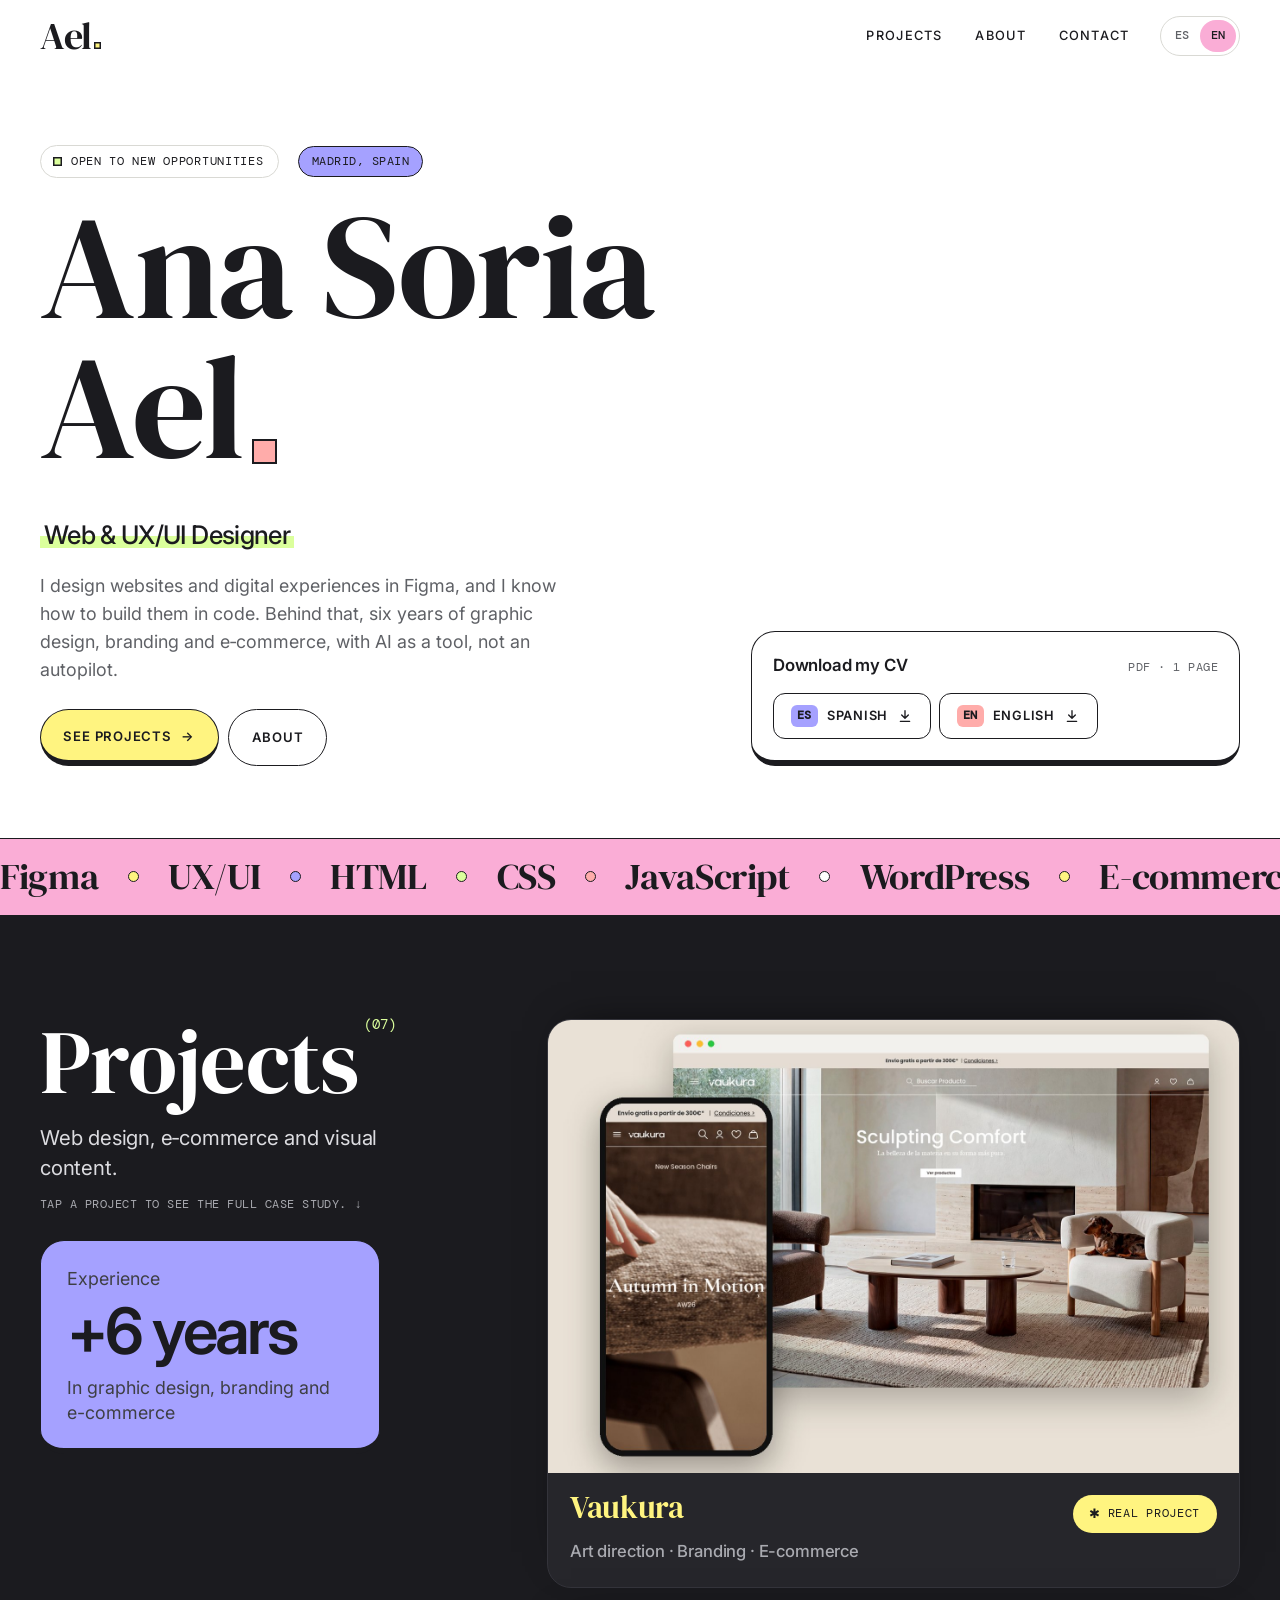
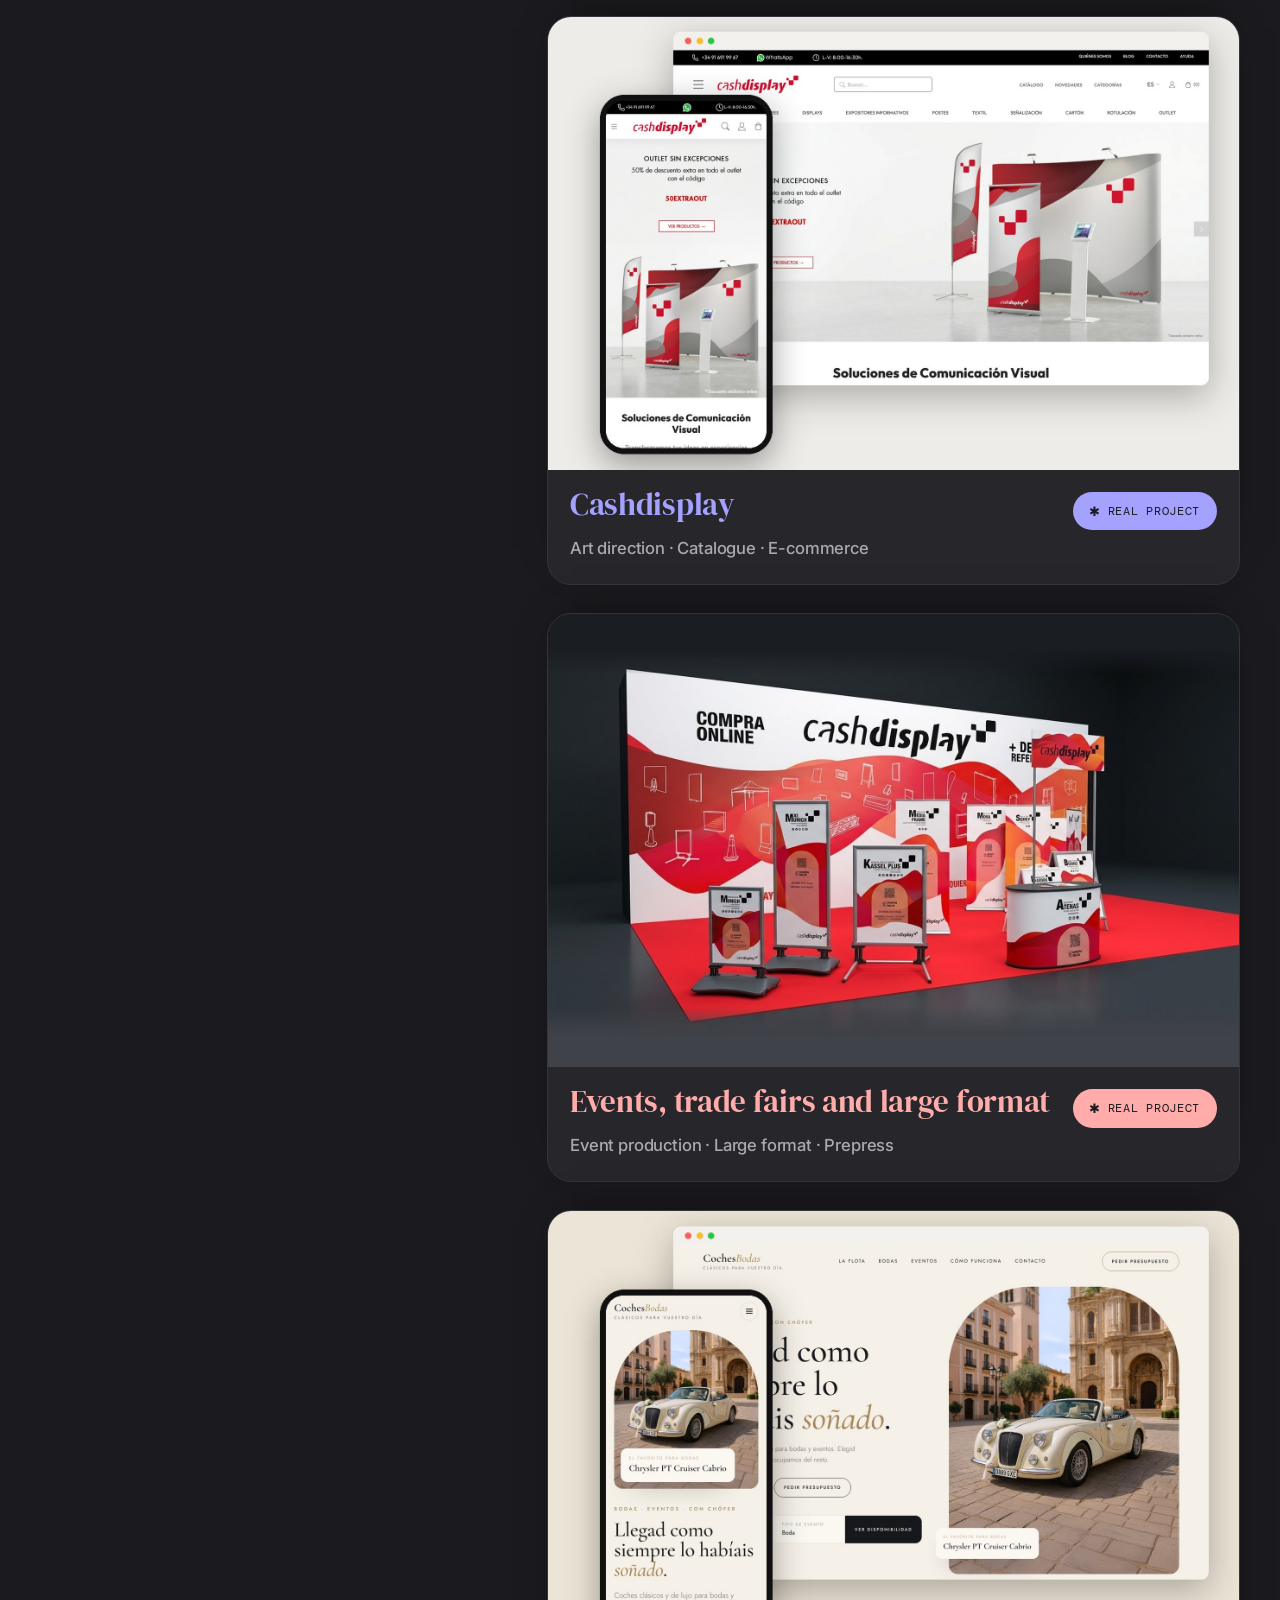
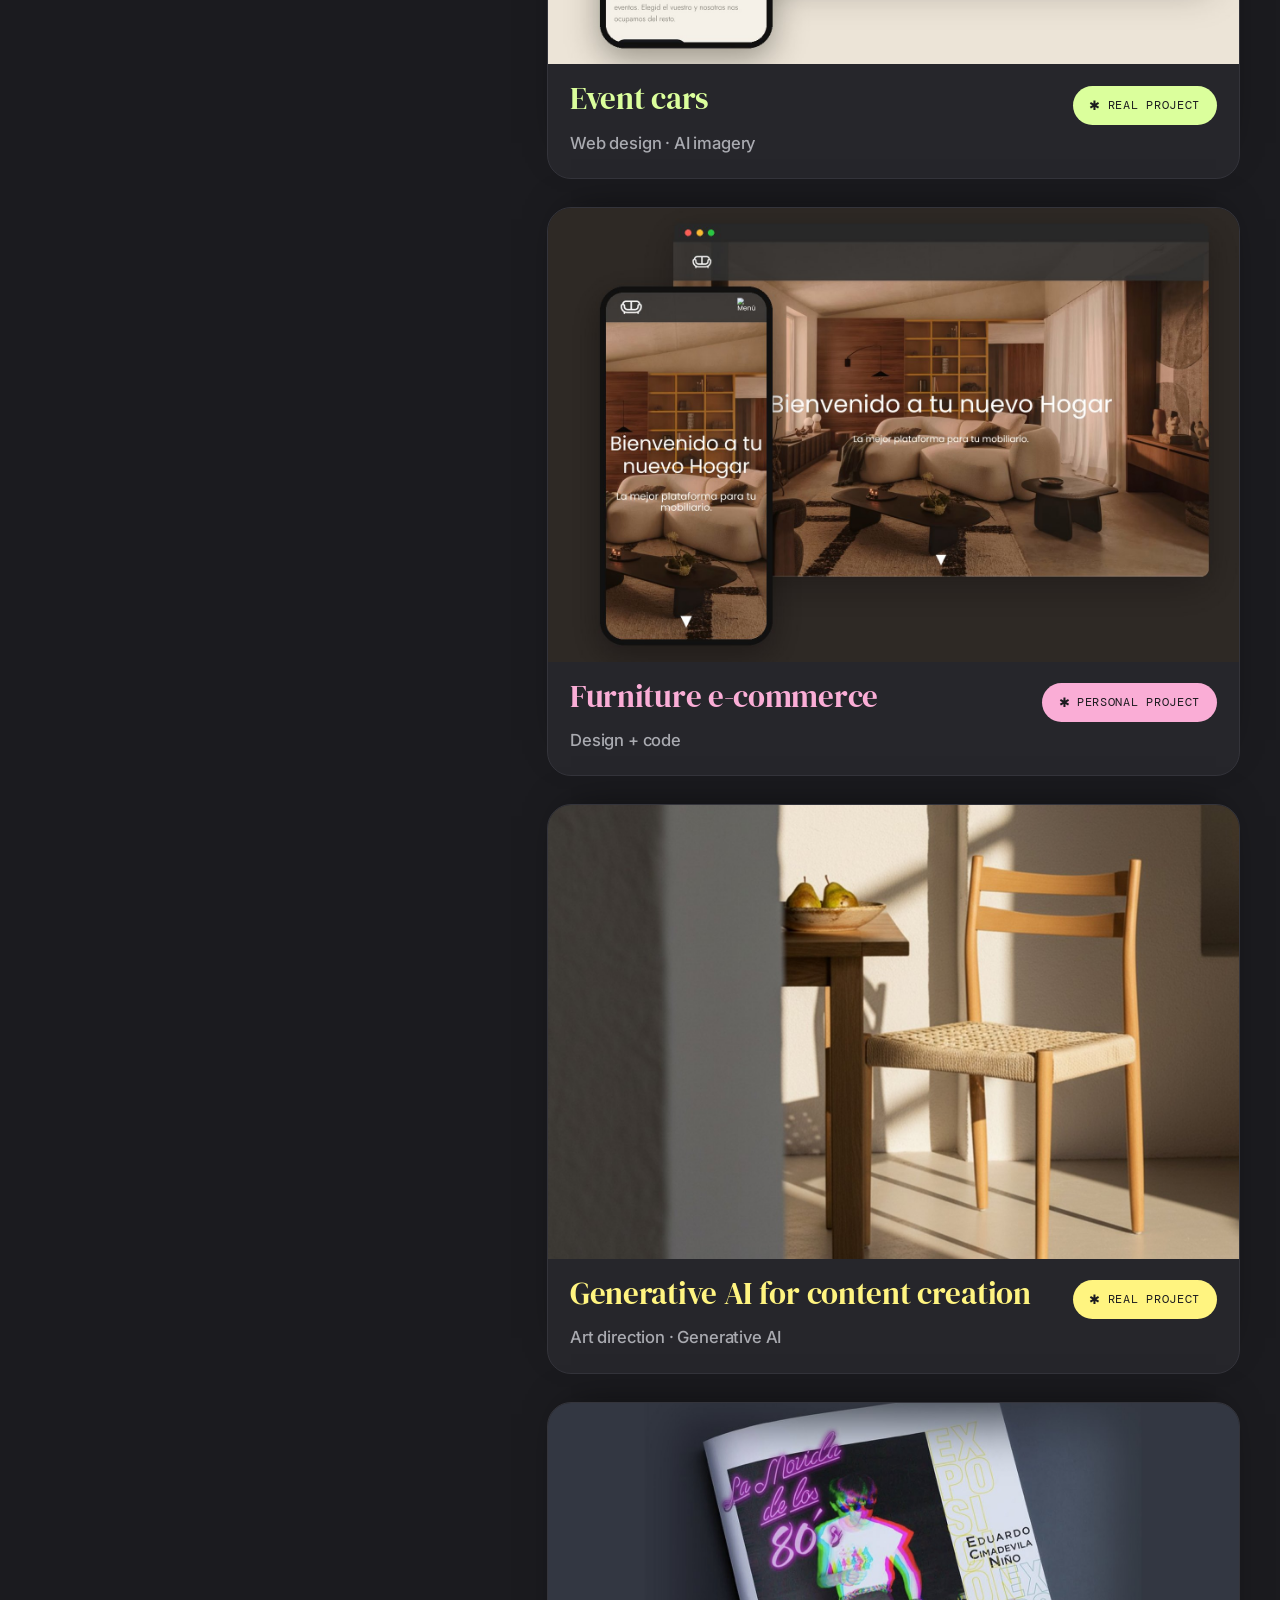
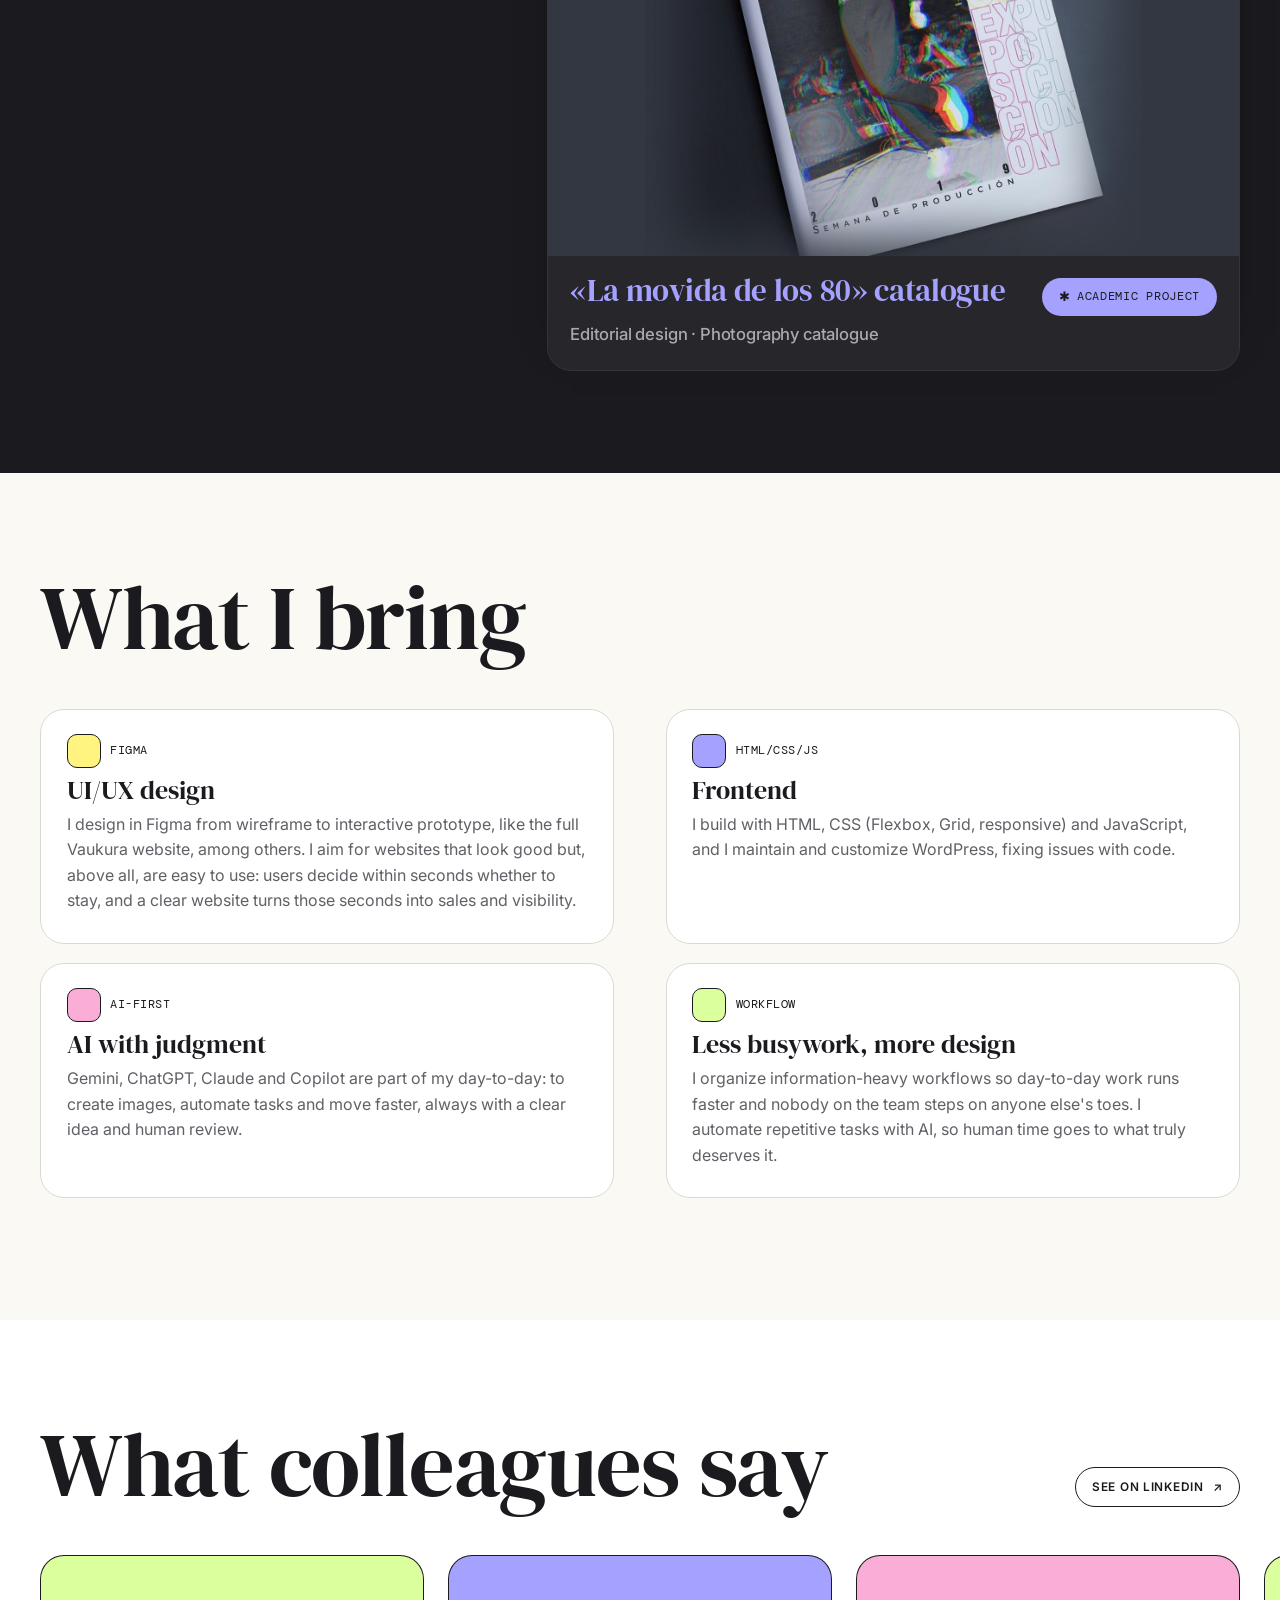
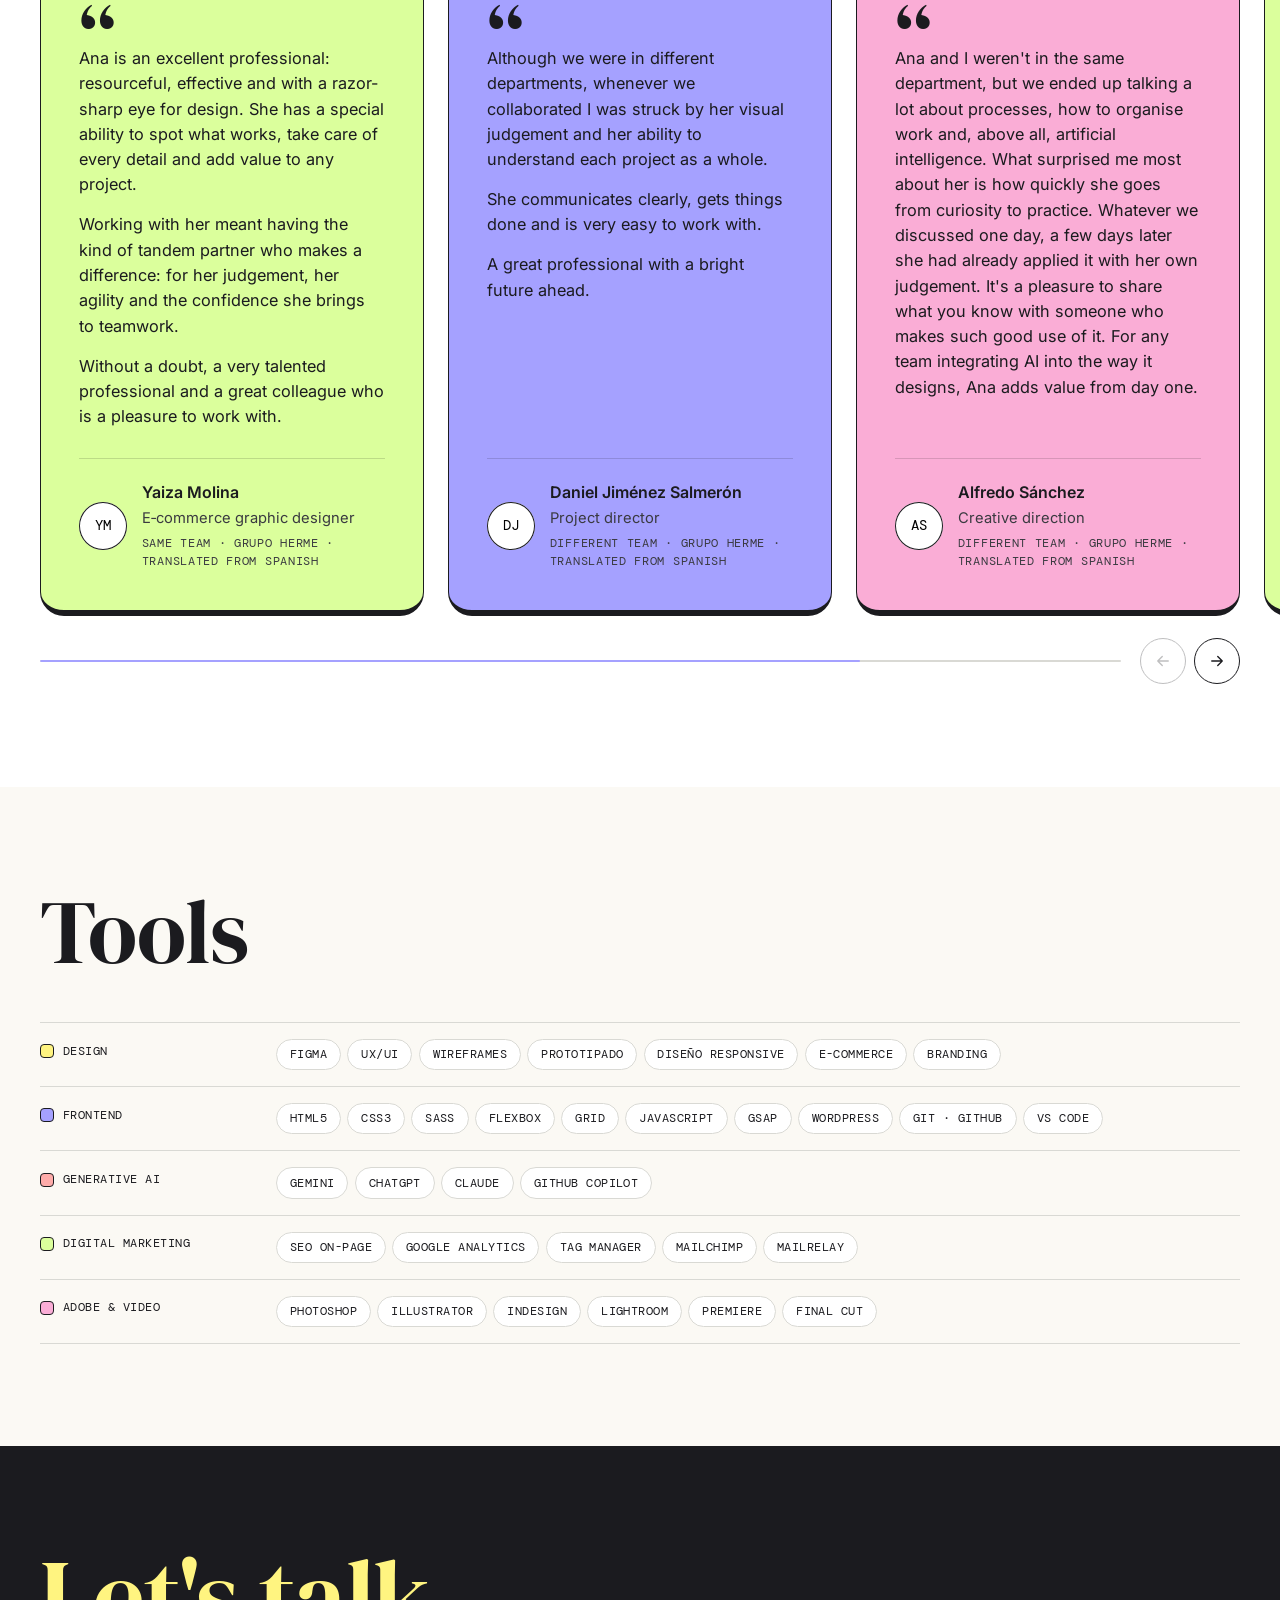
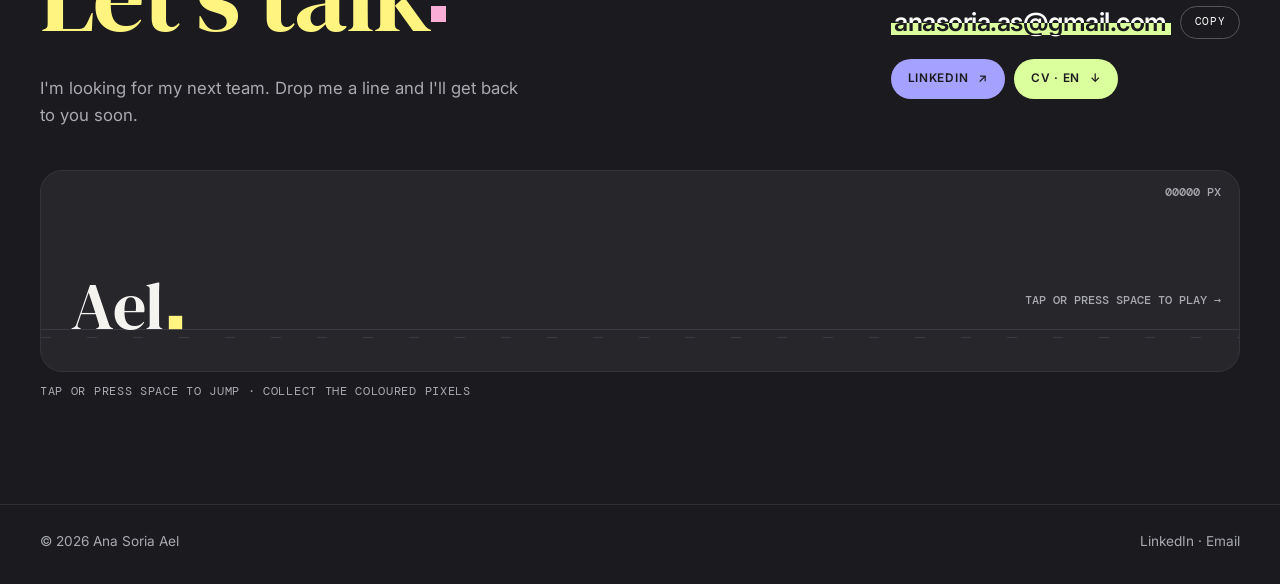
==== commit 2415866e: "Subrayado «hecho a mano» otra vez (franja en la mitad de abajo) en «Diseñadora web & UX/UI» y en el " ====
--- a/index.html
+++ b/index.html
@@ -94,7 +94,7 @@
 <link rel="preconnect" href="https://fonts.googleapis.com">
 <link rel="preconnect" href="https://fonts.gstatic.com" crossorigin>
 <link rel="stylesheet" href="https://fonts.googleapis.com/css2?family=DM+Mono:wght@400;500&family=DM+Serif+Display:ital@0;1&family=Inter:wght@400;500;600&display=swap">
-<link rel="stylesheet" href="assets/css/style.css?v=fbbc37bb">
+<link rel="stylesheet" href="assets/css/style.css?v=6e64e16a">
 <link rel="expect" href="#ael-end" blocking="render">
 <script>
   /* Aplica el idioma guardado antes de pintar, para evitar parpadeos */
@@ -187,7 +187,7 @@
 <div class="cursor-ring" aria-hidden="true"><span></span></div>
 <div class="cursor-dot" aria-hidden="true"></div>
 
-<script src="assets/js/app.js?v=db097c9d"></script>
+<script src="assets/js/app.js?v=152650e1"></script>
 <span id="ael-end" hidden></span>
 <!--/AEL:BODY-->
 </body>
--- a/assets/css/style.css
+++ b/assets/css/style.css
@@ -1062,11 +1062,23 @@
   .ael-game-card { gap: .4rem; }
 }
 
-/* email del pie: el mismo subrayado de rotulador que «Diseñadora web & UX/UI» de la portada */
-.contact .mail { background: var(--lime); color: var(--ink); padding: .02em .22em .06em; border-radius: 4px; -webkit-box-decoration-break: clone; box-decoration-break: clone; }
-
-/* subrayados de rotulador con esquinas rectas: «Diseñadora web & UX/UI» y el email del pie */
-.role mark, .contact .mail { border-radius: 0; }
+/* Subrayado «hecho a mano», como el de la primera versión: una franja gruesa en la mitad de abajo
+   del texto que asoma un poco por los lados. Mismo verde lima en «Diseñadora web & UX/UI» y en el email del pie
+   (el email va dentro de dos <span>: el enlace es un bloque dentro de una fila flex y la franja tiene que medirse sobre la línea de texto) */
+.contact .mail { background: none; padding: 0; color: #fff; }
+.role mark, .contact .mail > span {
+  background: linear-gradient(transparent 55%, var(--lime) 55%, var(--lime) 92%, transparent 92%);
+  padding: 0 .15em; border-radius: 0;
+  -webkit-box-decoration-break: clone; box-decoration-break: clone;
+}
+.role mark { color: inherit; }
+/* en el pie el fondo es oscuro: la parte de las letras que pisa la franja va en negro para que se siga leyendo */
+.contact .mail > span > span {
+  background: linear-gradient(#fff 55%, var(--ink) 55%, var(--ink) 92%, #fff 92%);
+  -webkit-background-clip: text; background-clip: text; color: transparent;
+  -webkit-box-decoration-break: clone; box-decoration-break: clone;
+}
+.contact .mail span::selection { color: var(--ink); }
 
 /* Sobre mí sin foto: el texto a la izquierda y la caja del CV a la derecha, acompañando al leer
    (en móvil sigue como siempre: primero el texto y debajo el CV) */
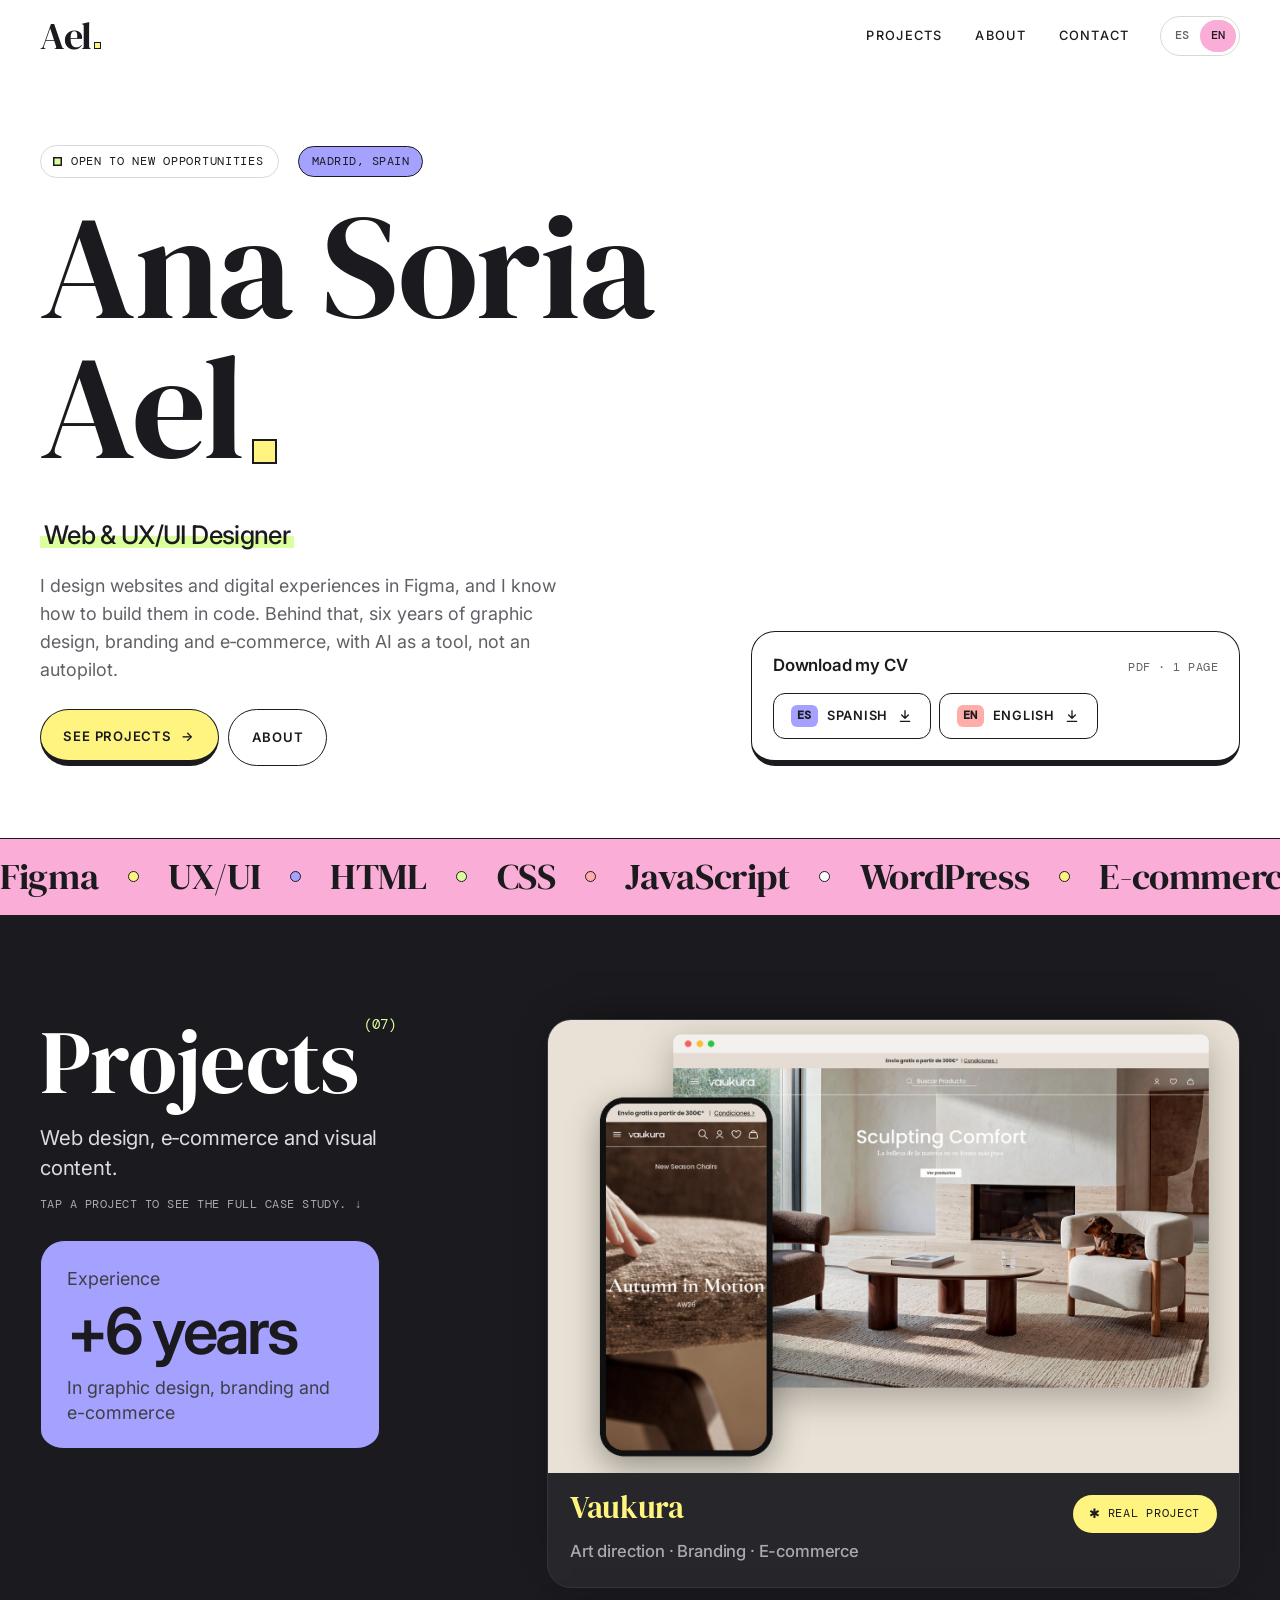
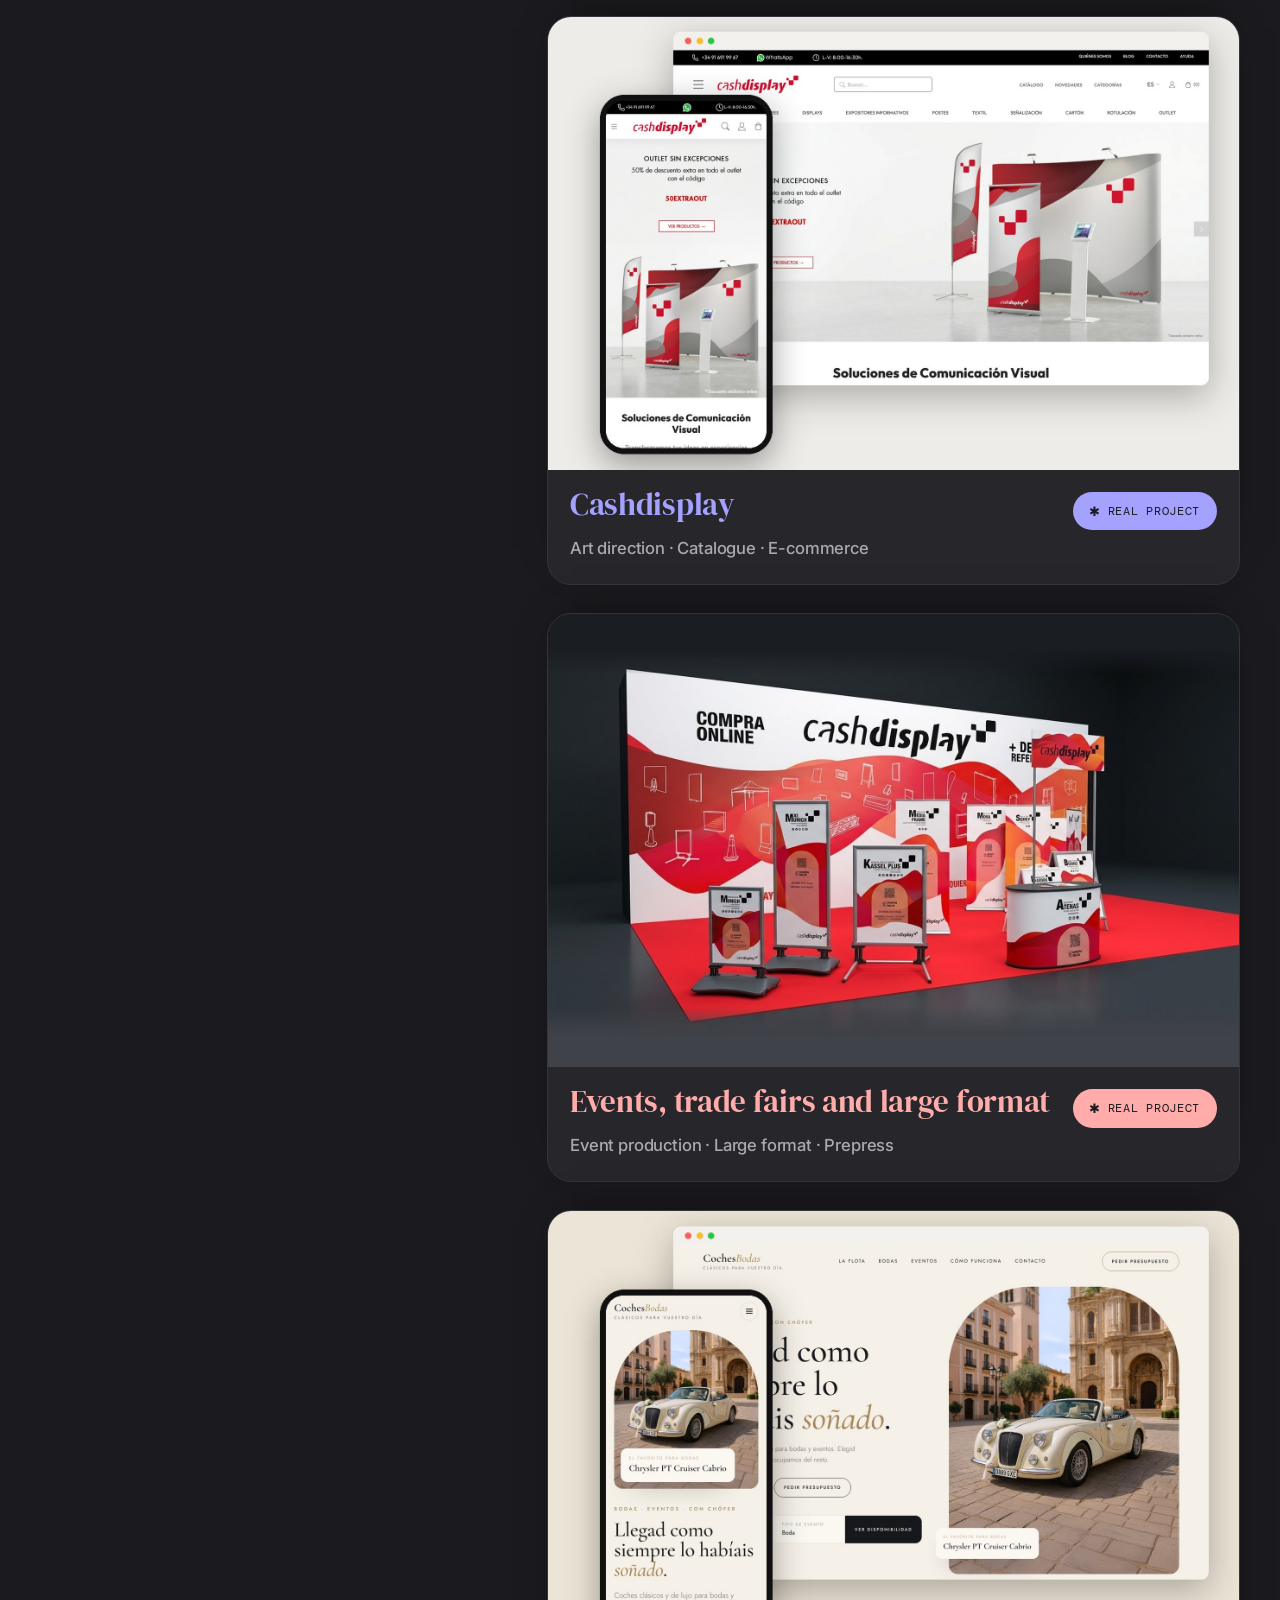
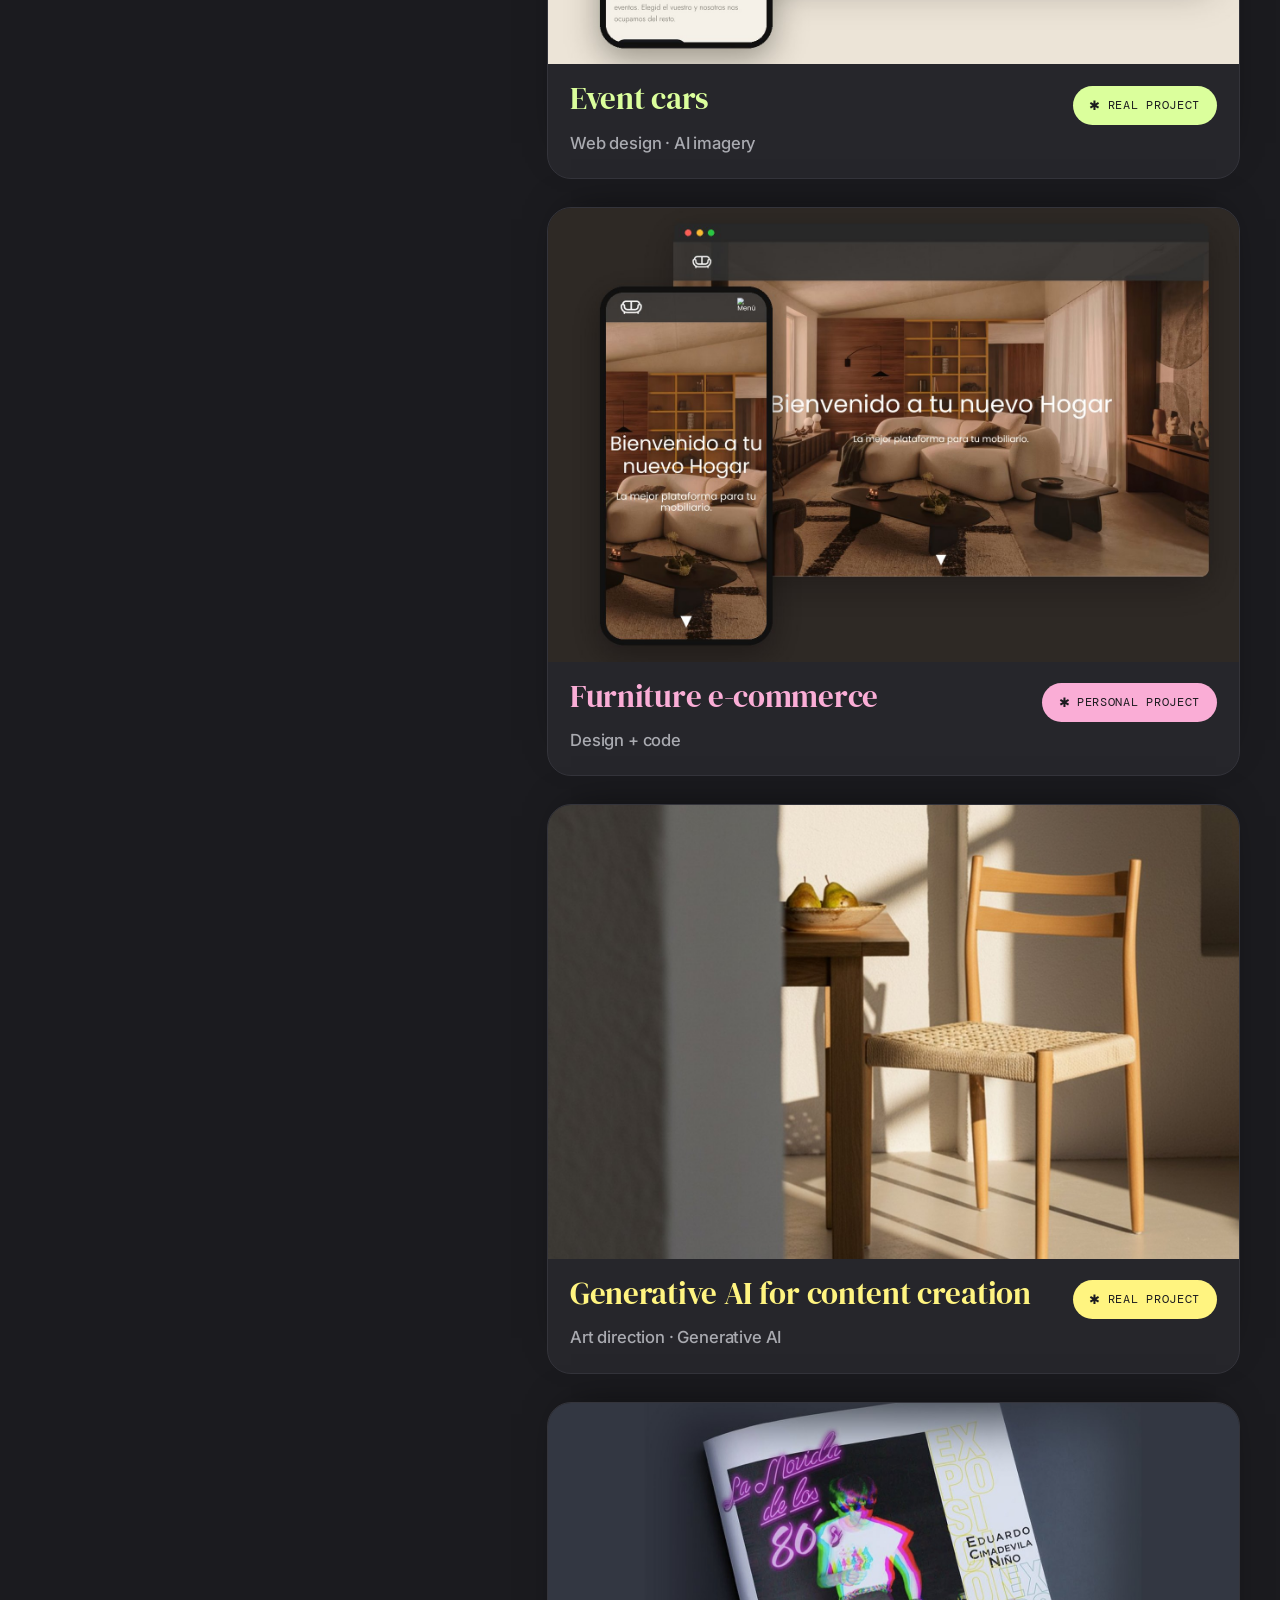
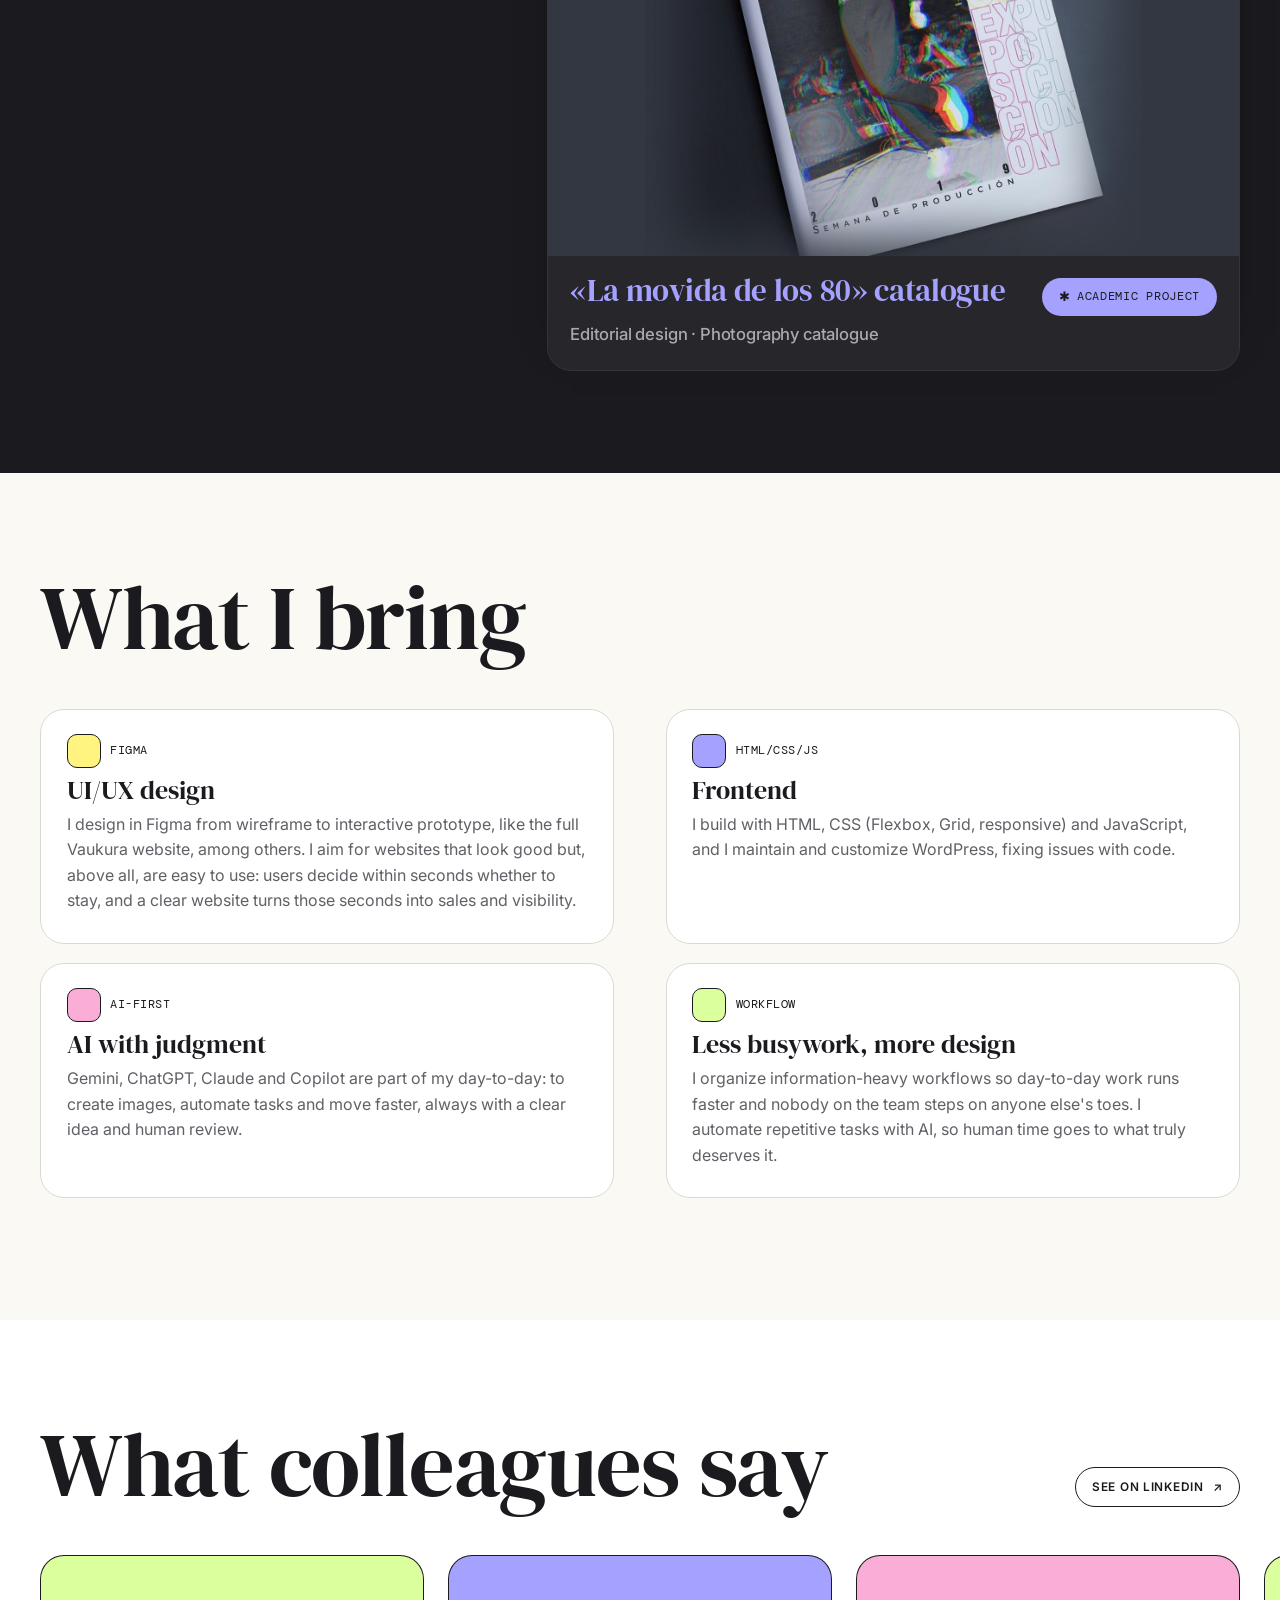
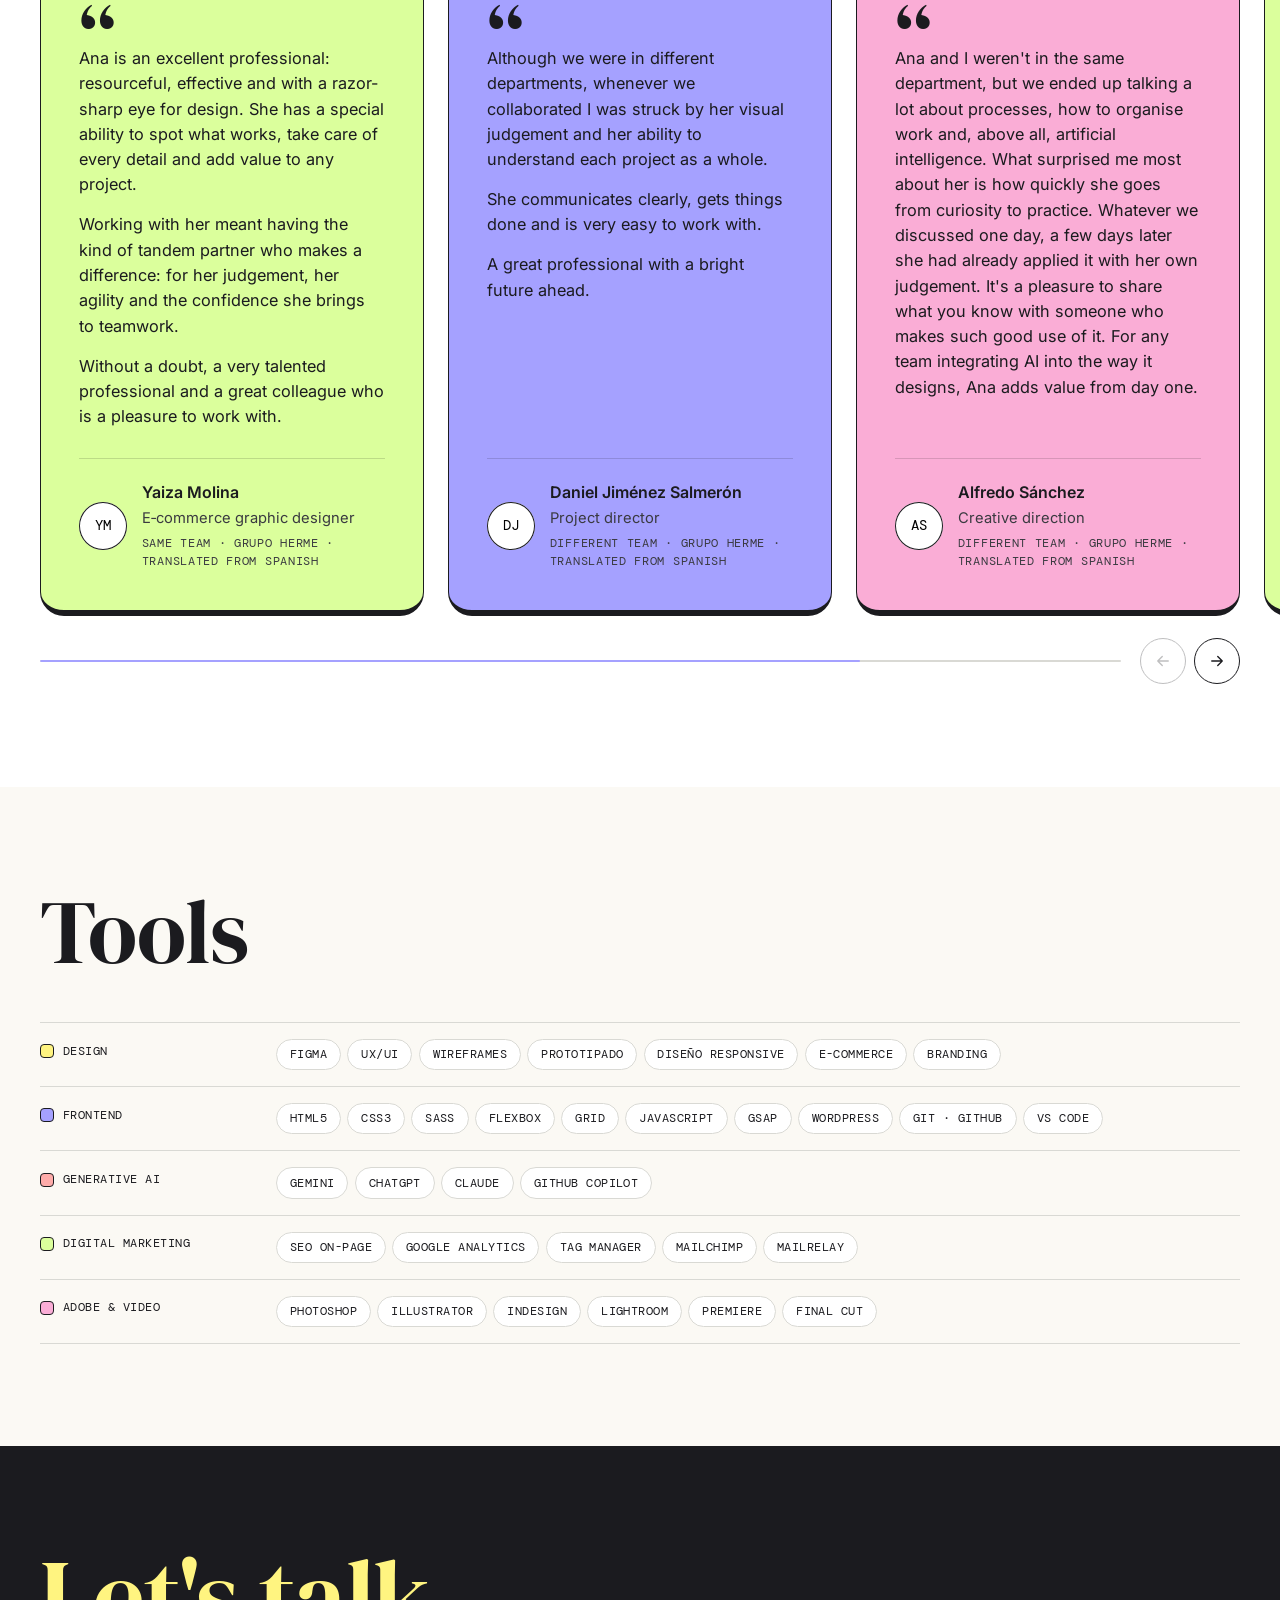
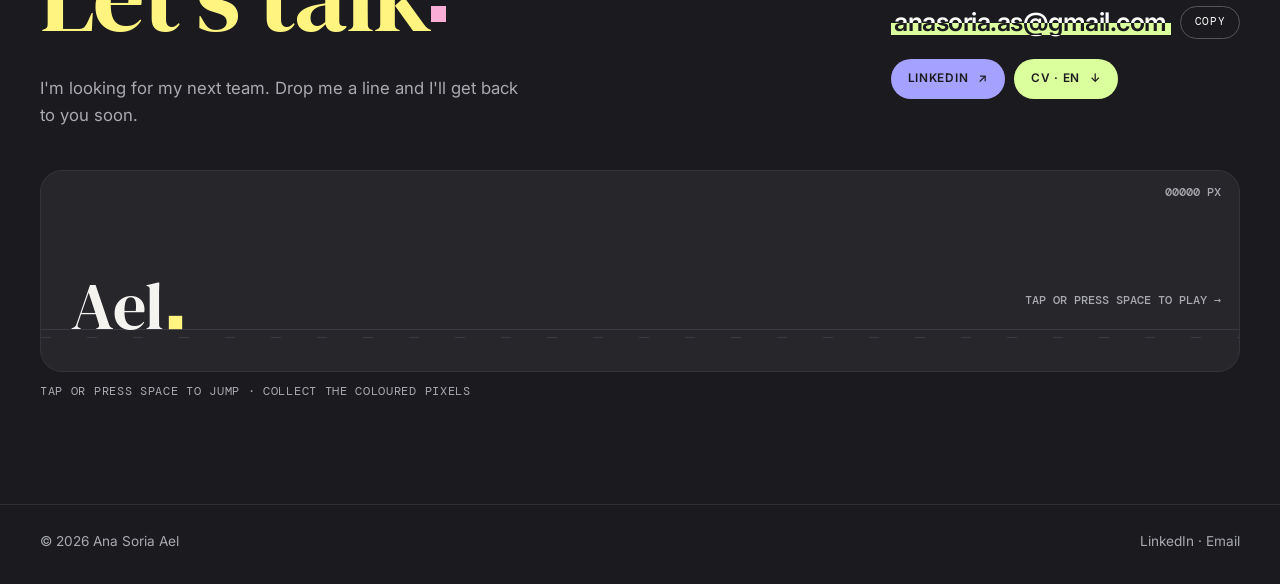
==== commit a6cf59d6: "Punto de «Ael» siempre en el amarillo claro (portada, 404 y CV) y contorno de 1 px en el punto del l" ====
--- a/index.html
+++ b/index.html
@@ -94,7 +94,7 @@
 <link rel="preconnect" href="https://fonts.googleapis.com">
 <link rel="preconnect" href="https://fonts.gstatic.com" crossorigin>
 <link rel="stylesheet" href="https://fonts.googleapis.com/css2?family=DM+Mono:wght@400;500&family=DM+Serif+Display:ital@0;1&family=Inter:wght@400;500;600&display=swap">
-<link rel="stylesheet" href="assets/css/style.css?v=6e64e16a">
+<link rel="stylesheet" href="assets/css/style.css?v=d8372458">
 <link rel="expect" href="#ael-end" blocking="render">
 <script>
   /* Aplica el idioma guardado antes de pintar, para evitar parpadeos */
--- a/assets/css/style.css
+++ b/assets/css/style.css
@@ -988,7 +988,7 @@
 }
 .brand .logo-word i {
   display: block; width: .2em; height: .2em; margin-bottom: .04em;
-  background: var(--y); box-shadow: 0 0 0 1.5px var(--ink) inset;   /* el mismo punto que el de «Ana Soria Ael.» */
+  background: var(--y); box-shadow: 0 0 0 1px var(--ink) inset;   /* el mismo amarillo que el de «Ana Soria Ael.»; contorno de 1 px en el logo pequeño */
 }
 .brand:hover .logo-word, .brand:focus-visible .logo-word { transform: scale(1.08); }
 @media (max-width: 380px) { .brand .logo-word { font-size: 2rem; } }
@@ -997,7 +997,7 @@
    el resto se reparte entre lila, rosa, coral y lima ===== */
 .seg button[aria-pressed="true"] { background: var(--pink); }
 .status i { background: var(--lime); }
-.hero-name .sq { background: var(--coral); }
+.hero-name .sq { background: var(--y); }   /* el punto de «Ael» siempre en el amarillo claro (el de «Ver proyectos») */
 .role mark { background: var(--lime); }
 .nav a[aria-current="page"]::after { background: var(--coral); }
 .cv-card .cv-btn:nth-child(1) .code { background: var(--lav); }
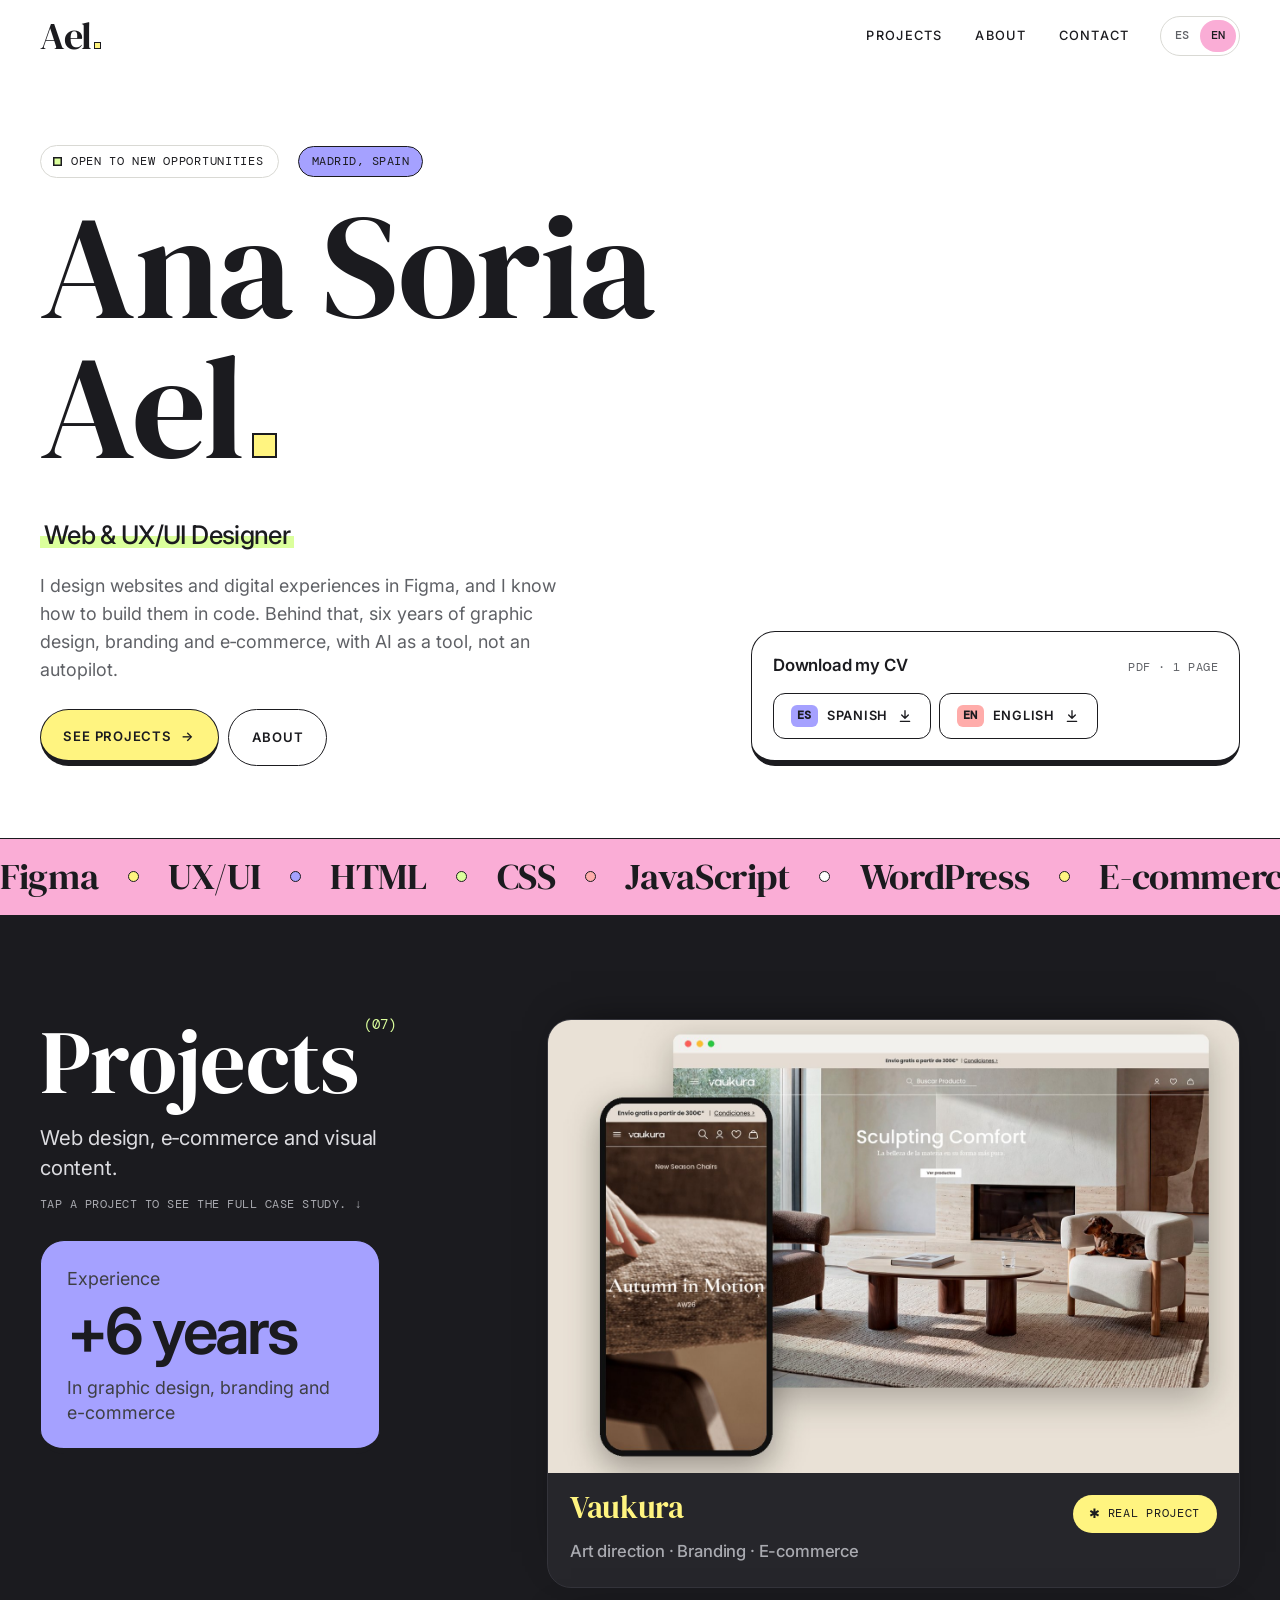
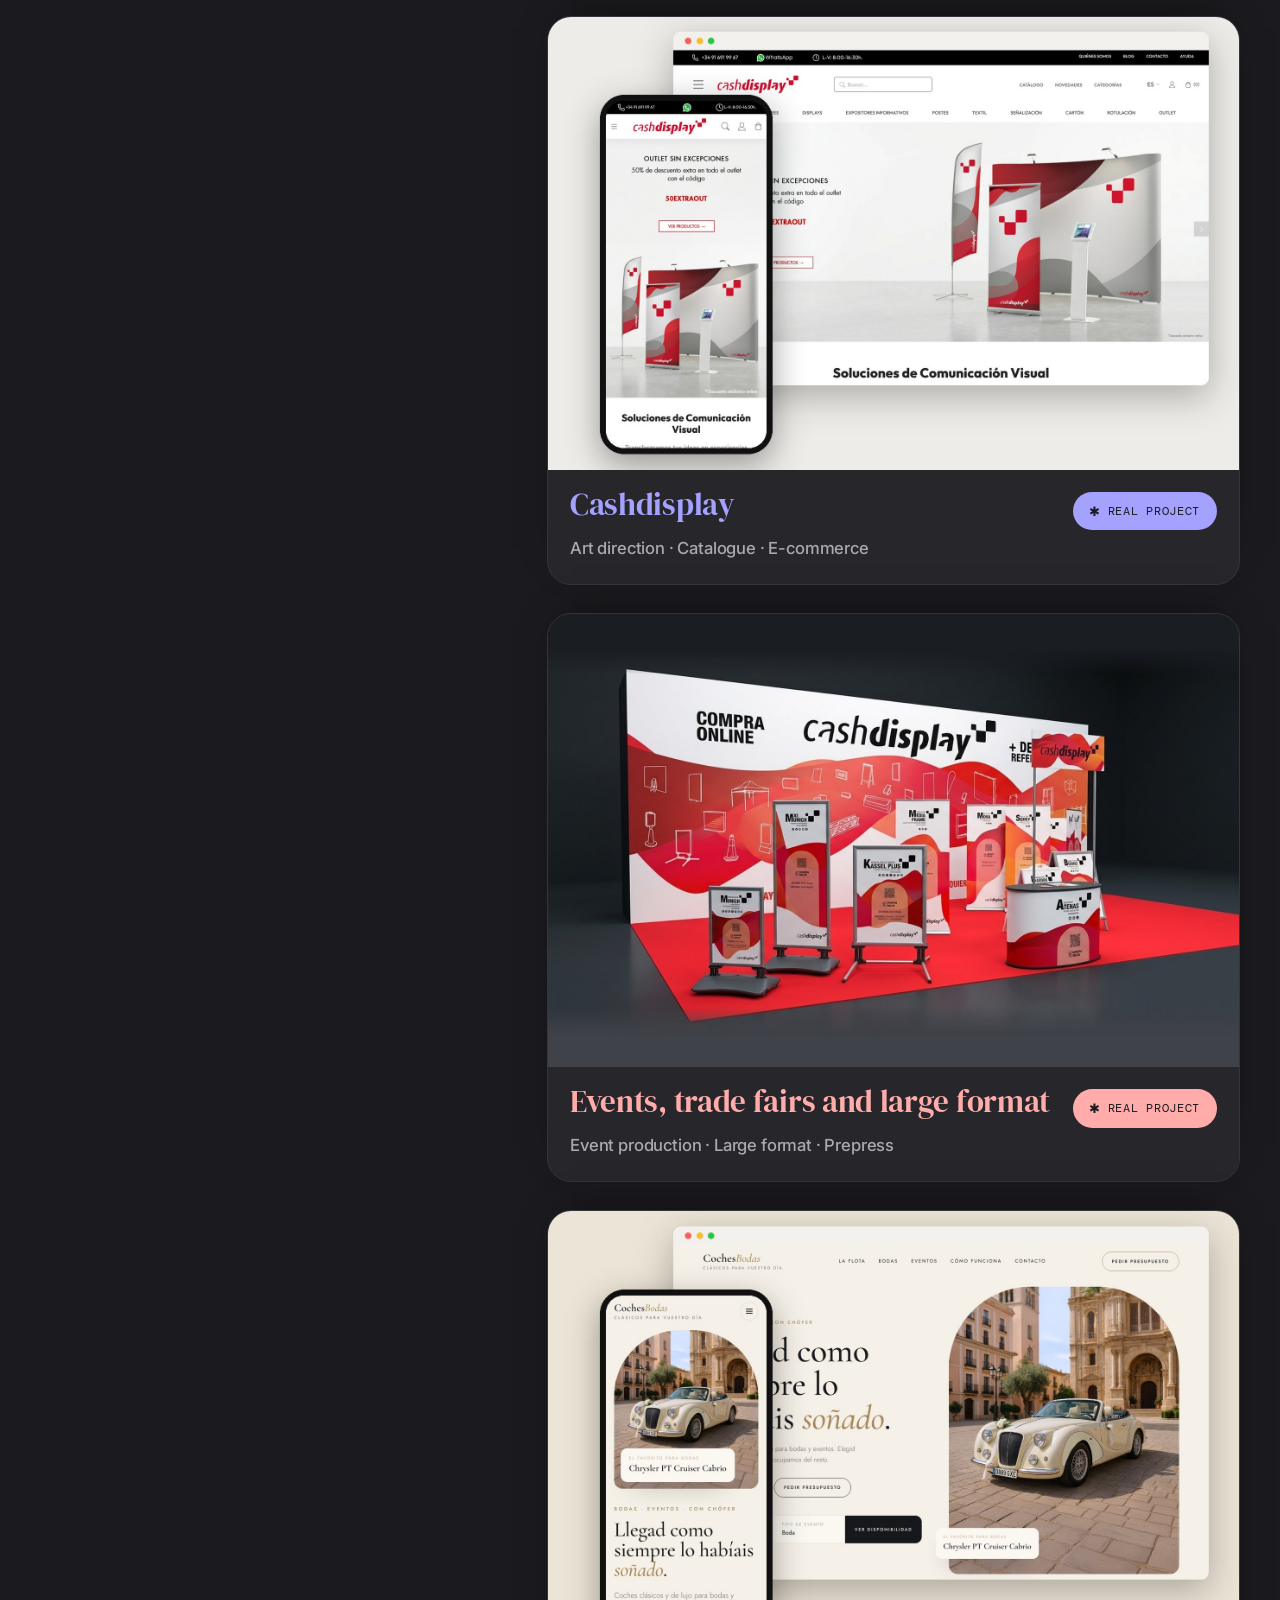
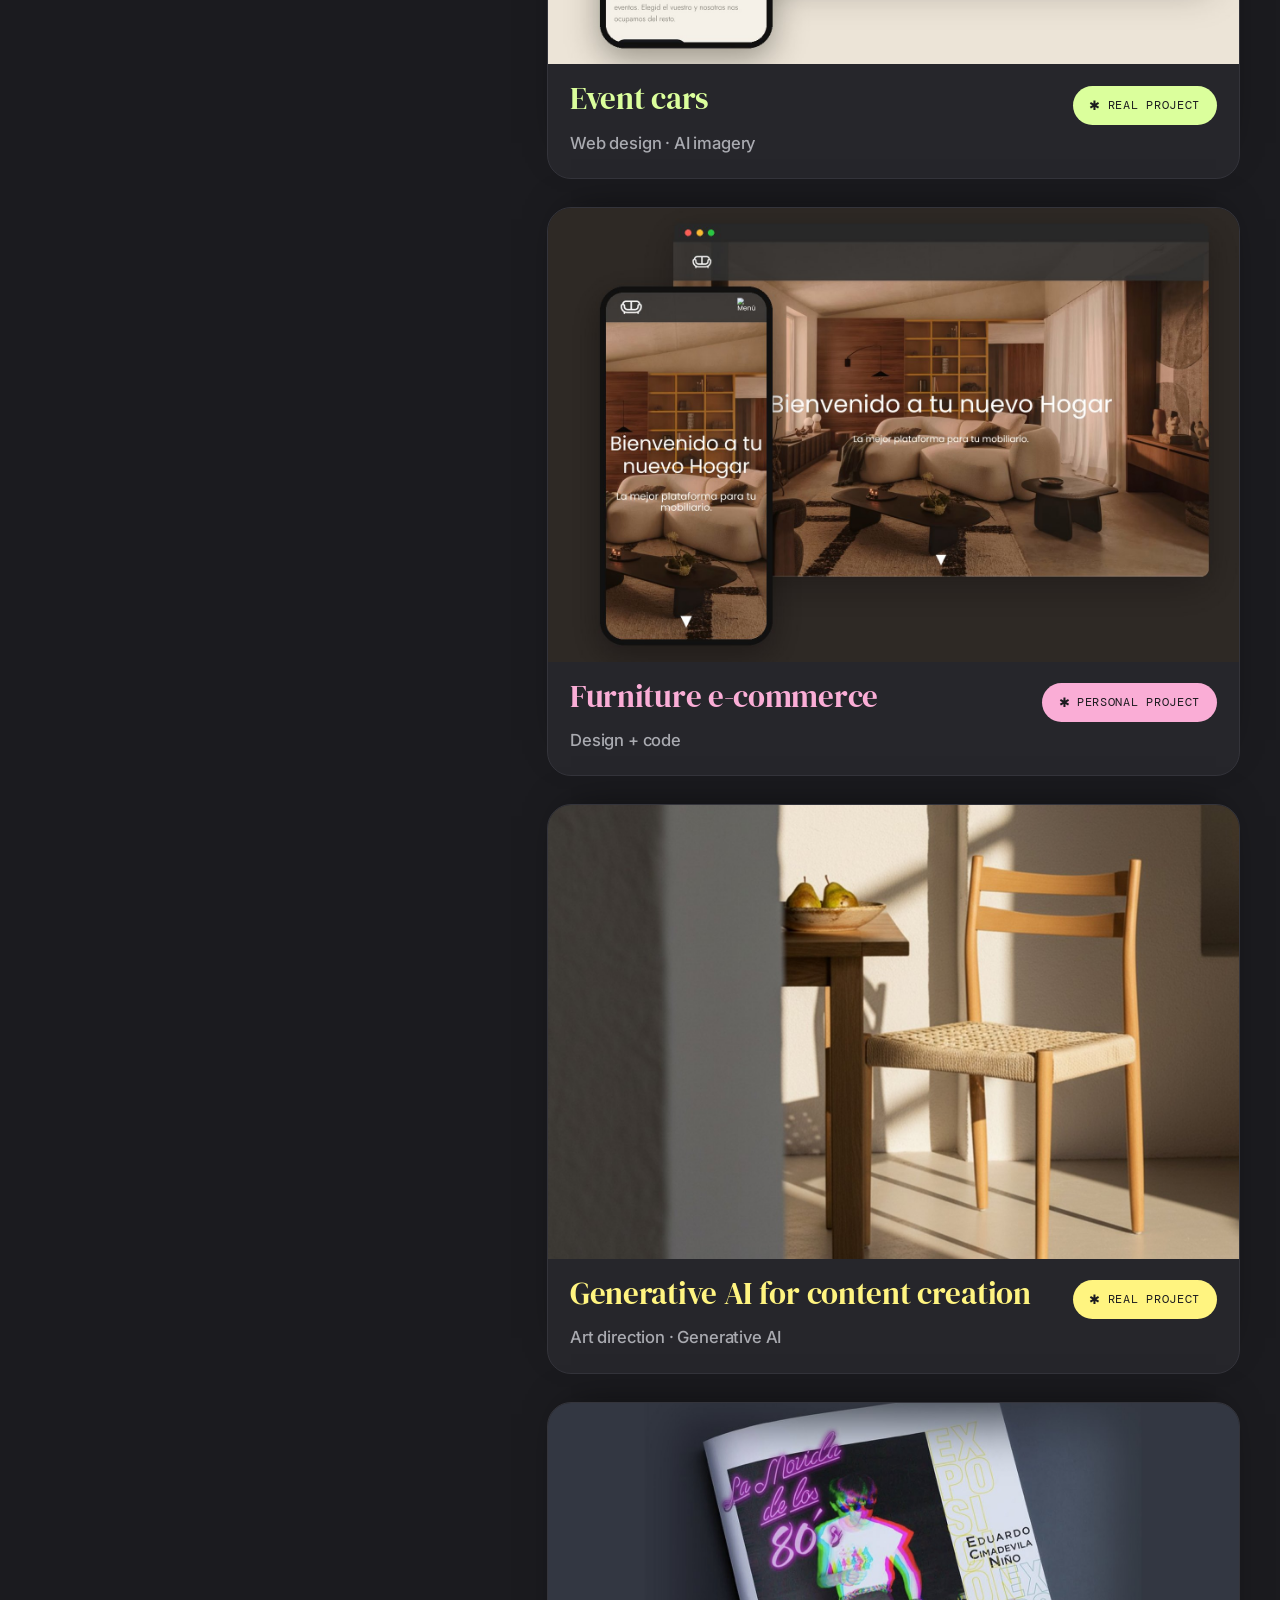
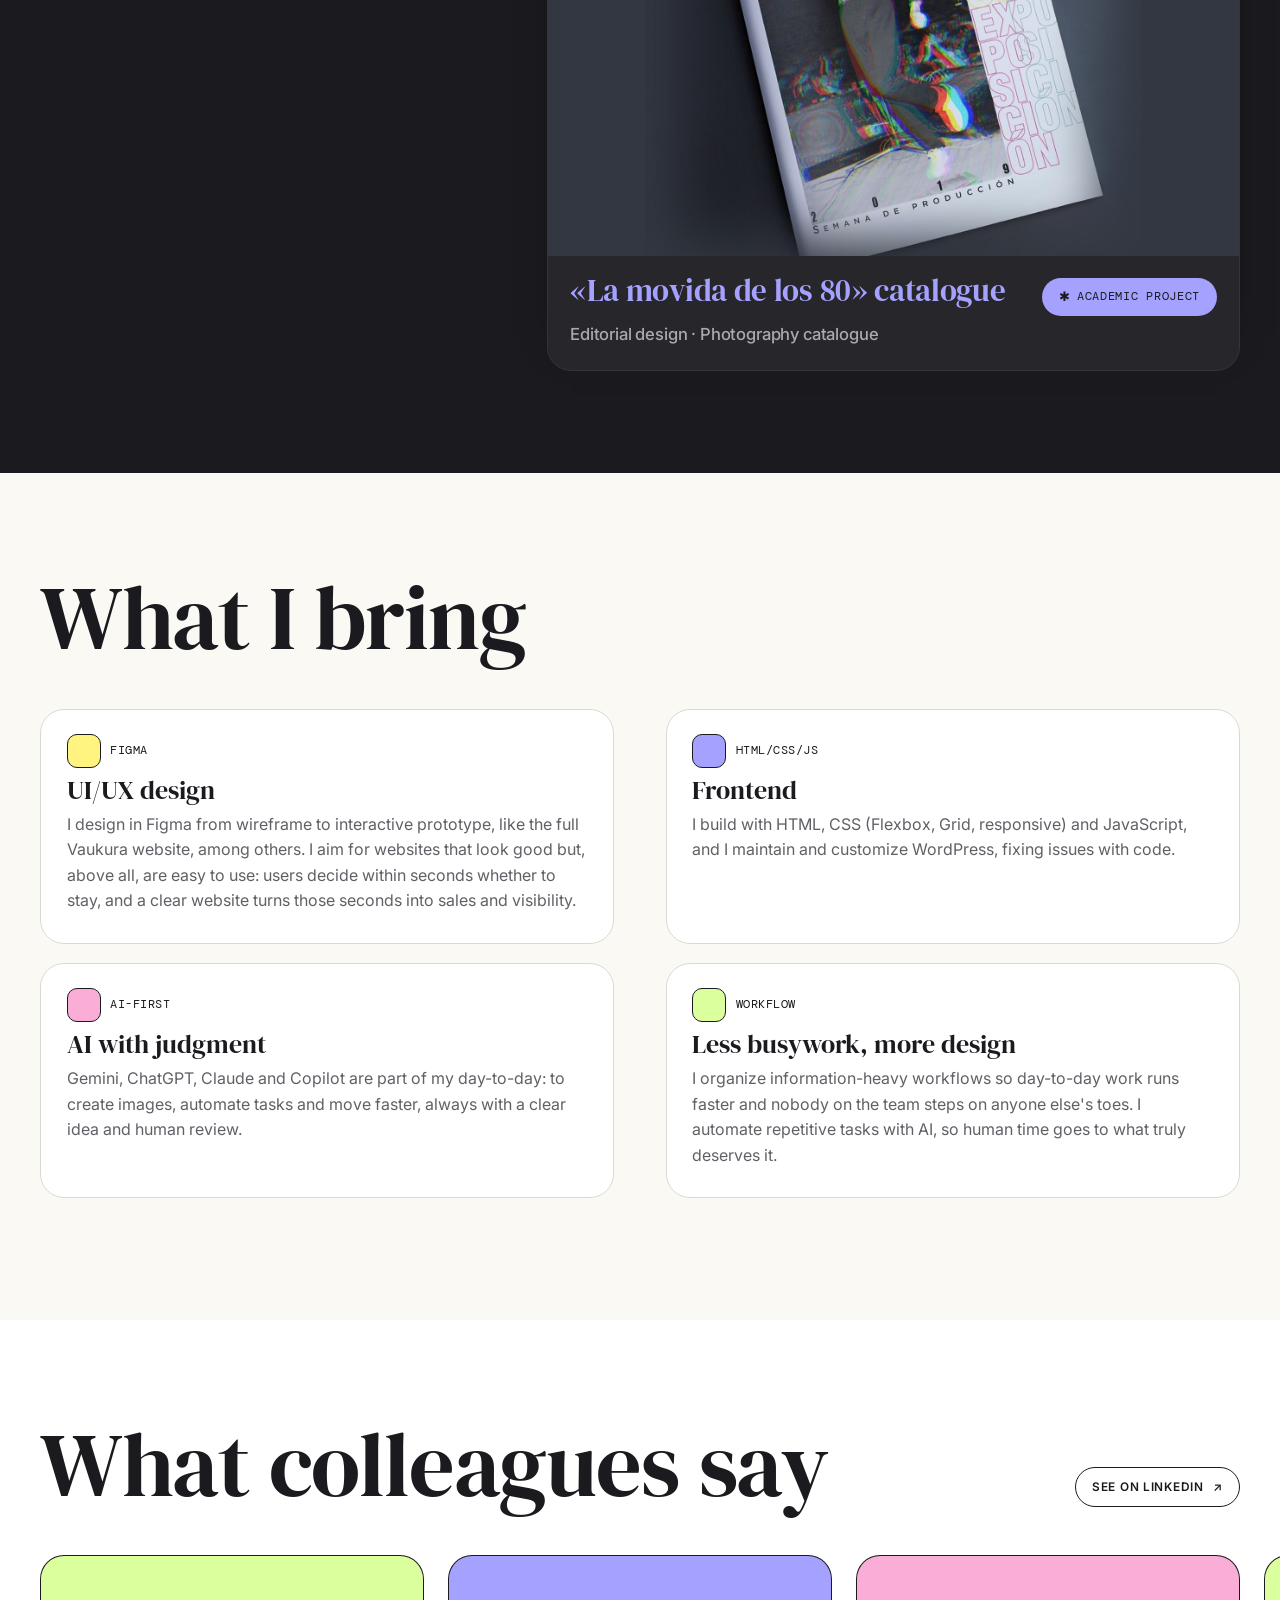
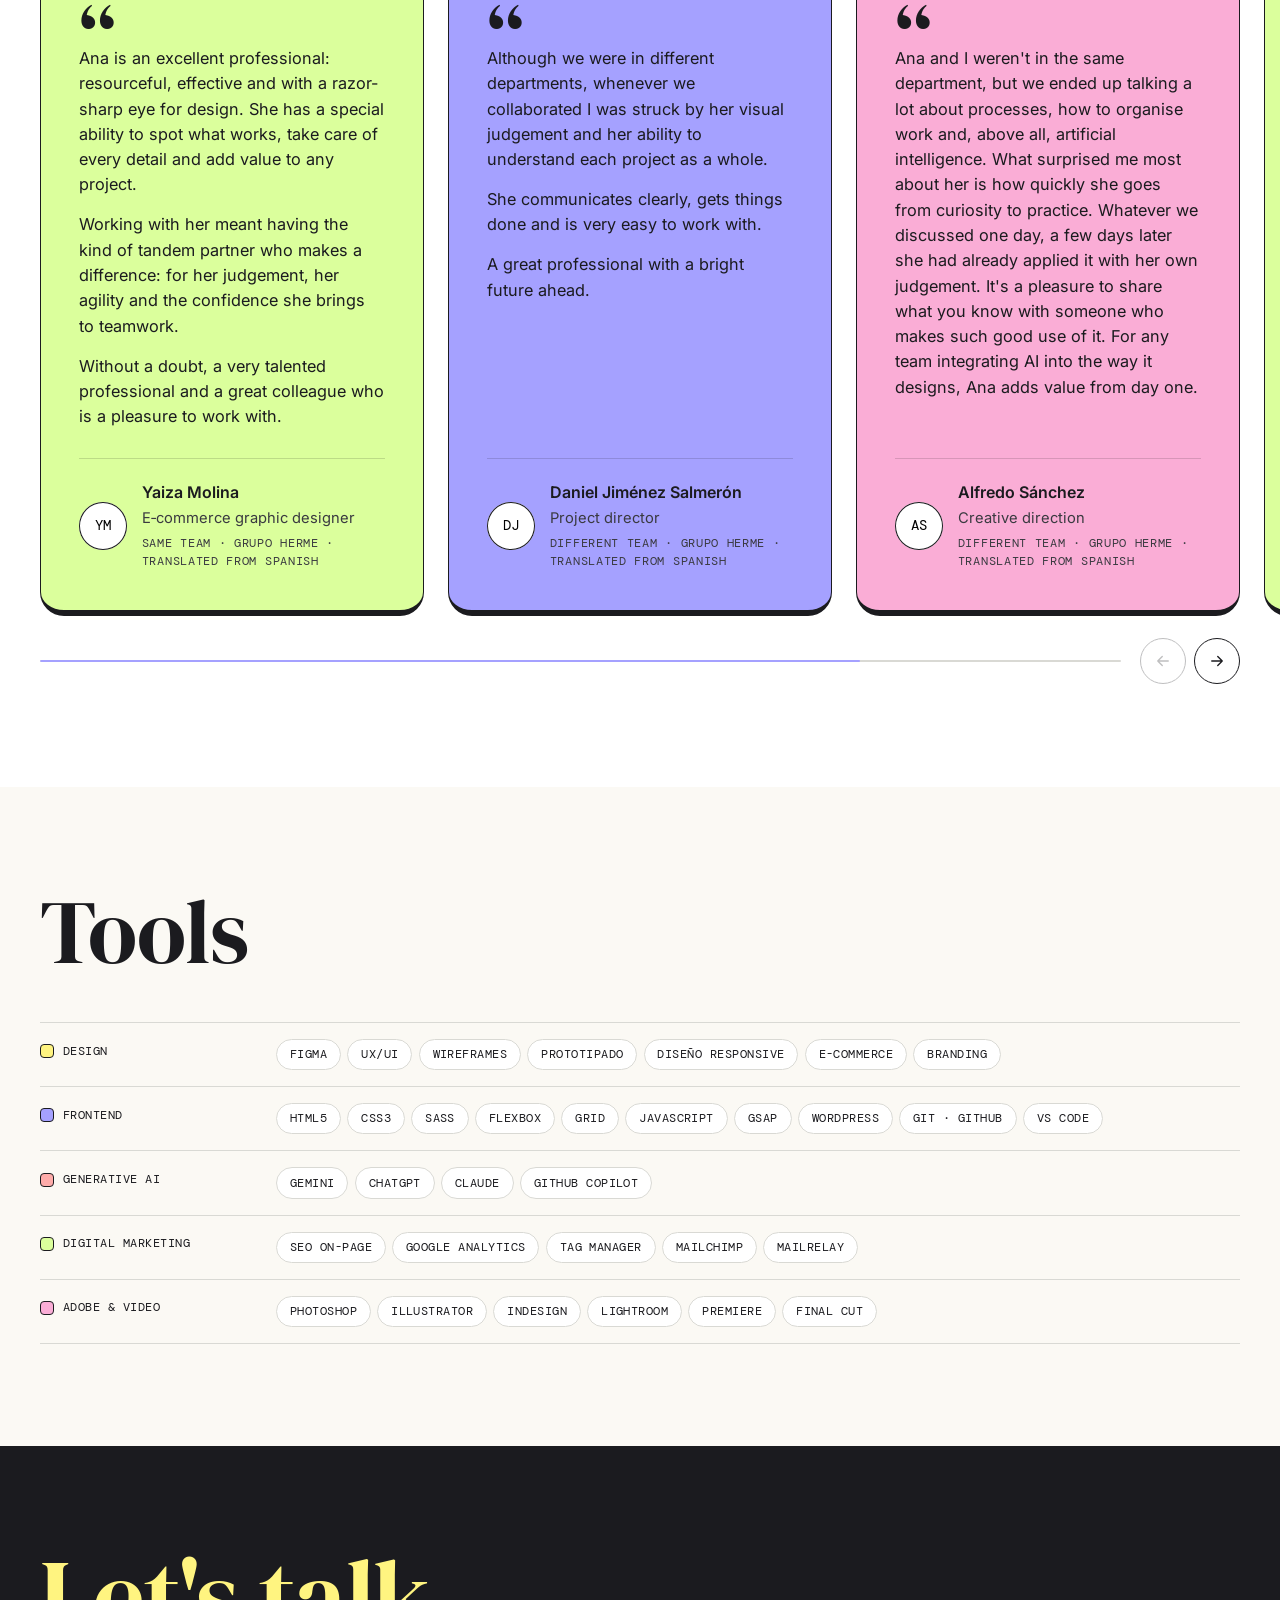
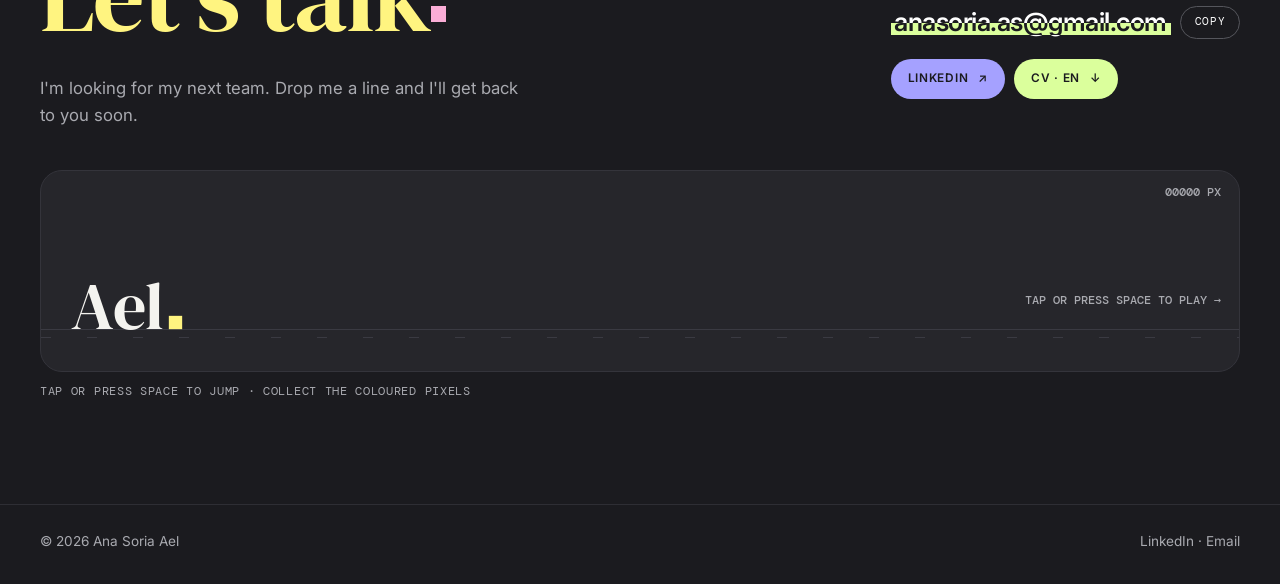
==== commit a7327ef2: "Portada: el punto de «Ael» apoyado en la línea base de la tipografía (antes quedaba un poco más abaj" ====
--- a/index.html
+++ b/index.html
@@ -94,7 +94,7 @@
 <link rel="preconnect" href="https://fonts.googleapis.com">
 <link rel="preconnect" href="https://fonts.gstatic.com" crossorigin>
 <link rel="stylesheet" href="https://fonts.googleapis.com/css2?family=DM+Mono:wght@400;500&family=DM+Serif+Display:ital@0;1&family=Inter:wght@400;500;600&display=swap">
-<link rel="stylesheet" href="assets/css/style.css?v=d8372458">
+<link rel="stylesheet" href="assets/css/style.css?v=d5ec8a7a">
 <link rel="expect" href="#ael-end" blocking="render">
 <script>
   /* Aplica el idioma guardado antes de pintar, para evitar parpadeos */
--- a/assets/css/style.css
+++ b/assets/css/style.css
@@ -998,6 +998,9 @@
 .seg button[aria-pressed="true"] { background: var(--pink); }
 .status i { background: var(--lime); }
 .hero-name .sq { background: var(--y); }   /* el punto de «Ael» siempre en el amarillo claro (el de «Ver proyectos») */
+/* el punto apoyado en la línea base de «Ael», a la altura de la base de las letras (antes quedaba un poco más abajo) */
+.hero-name .l2 { align-items: baseline; }
+.hero-name .sq { margin-bottom: 0; }
 .role mark { background: var(--lime); }
 .nav a[aria-current="page"]::after { background: var(--coral); }
 .cv-card .cv-btn:nth-child(1) .code { background: var(--lav); }
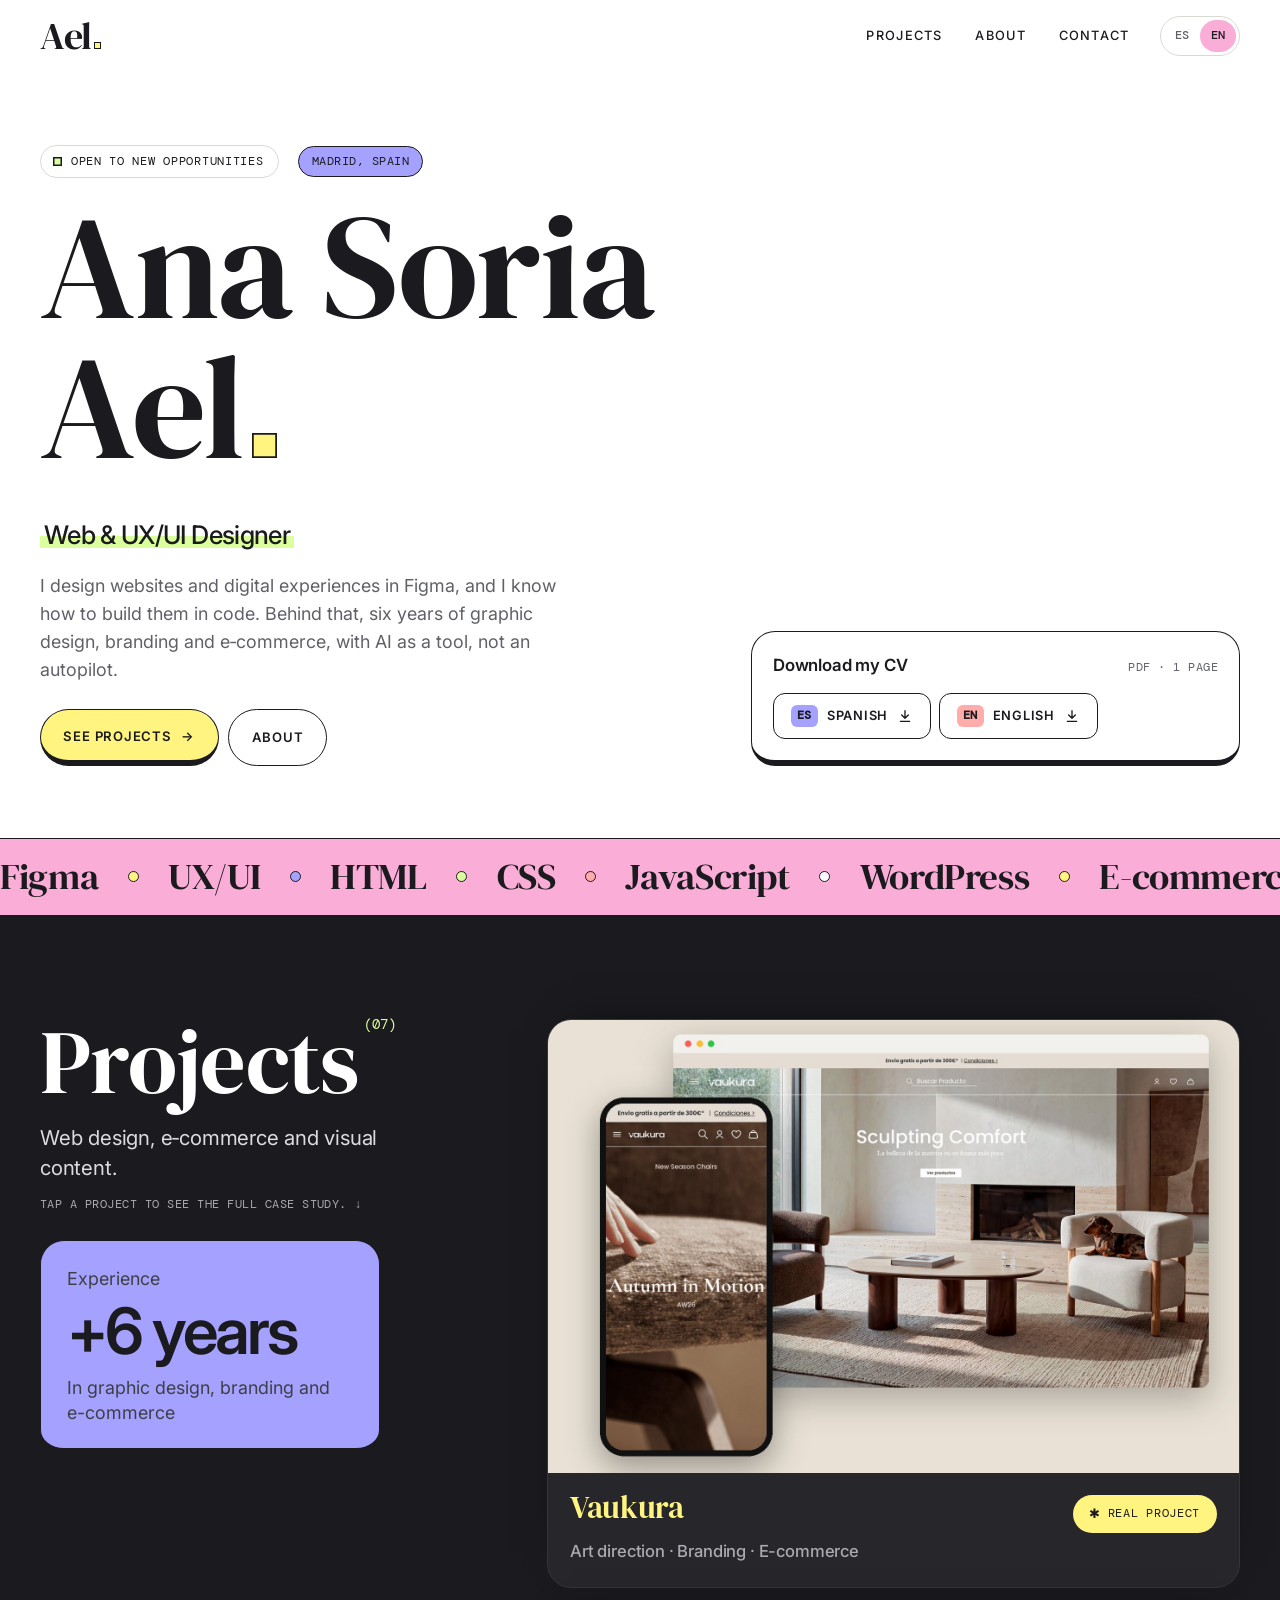
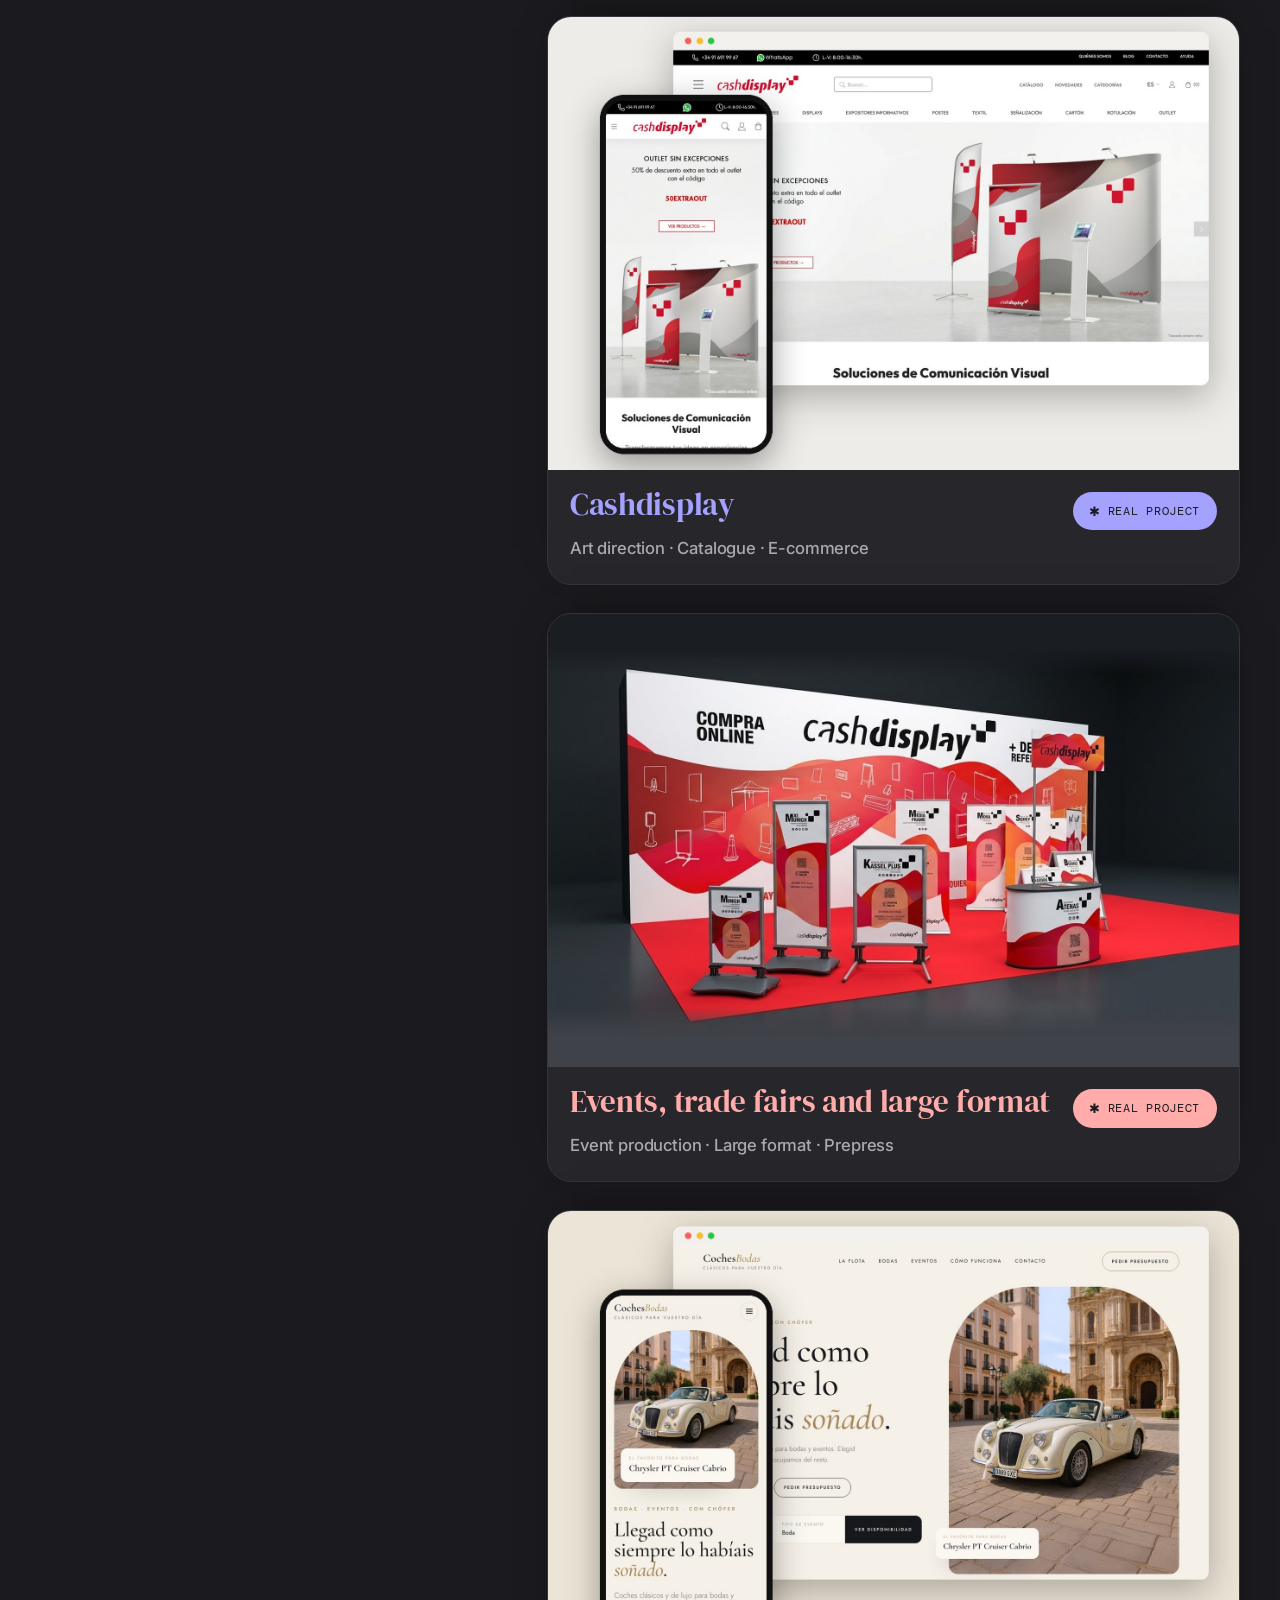
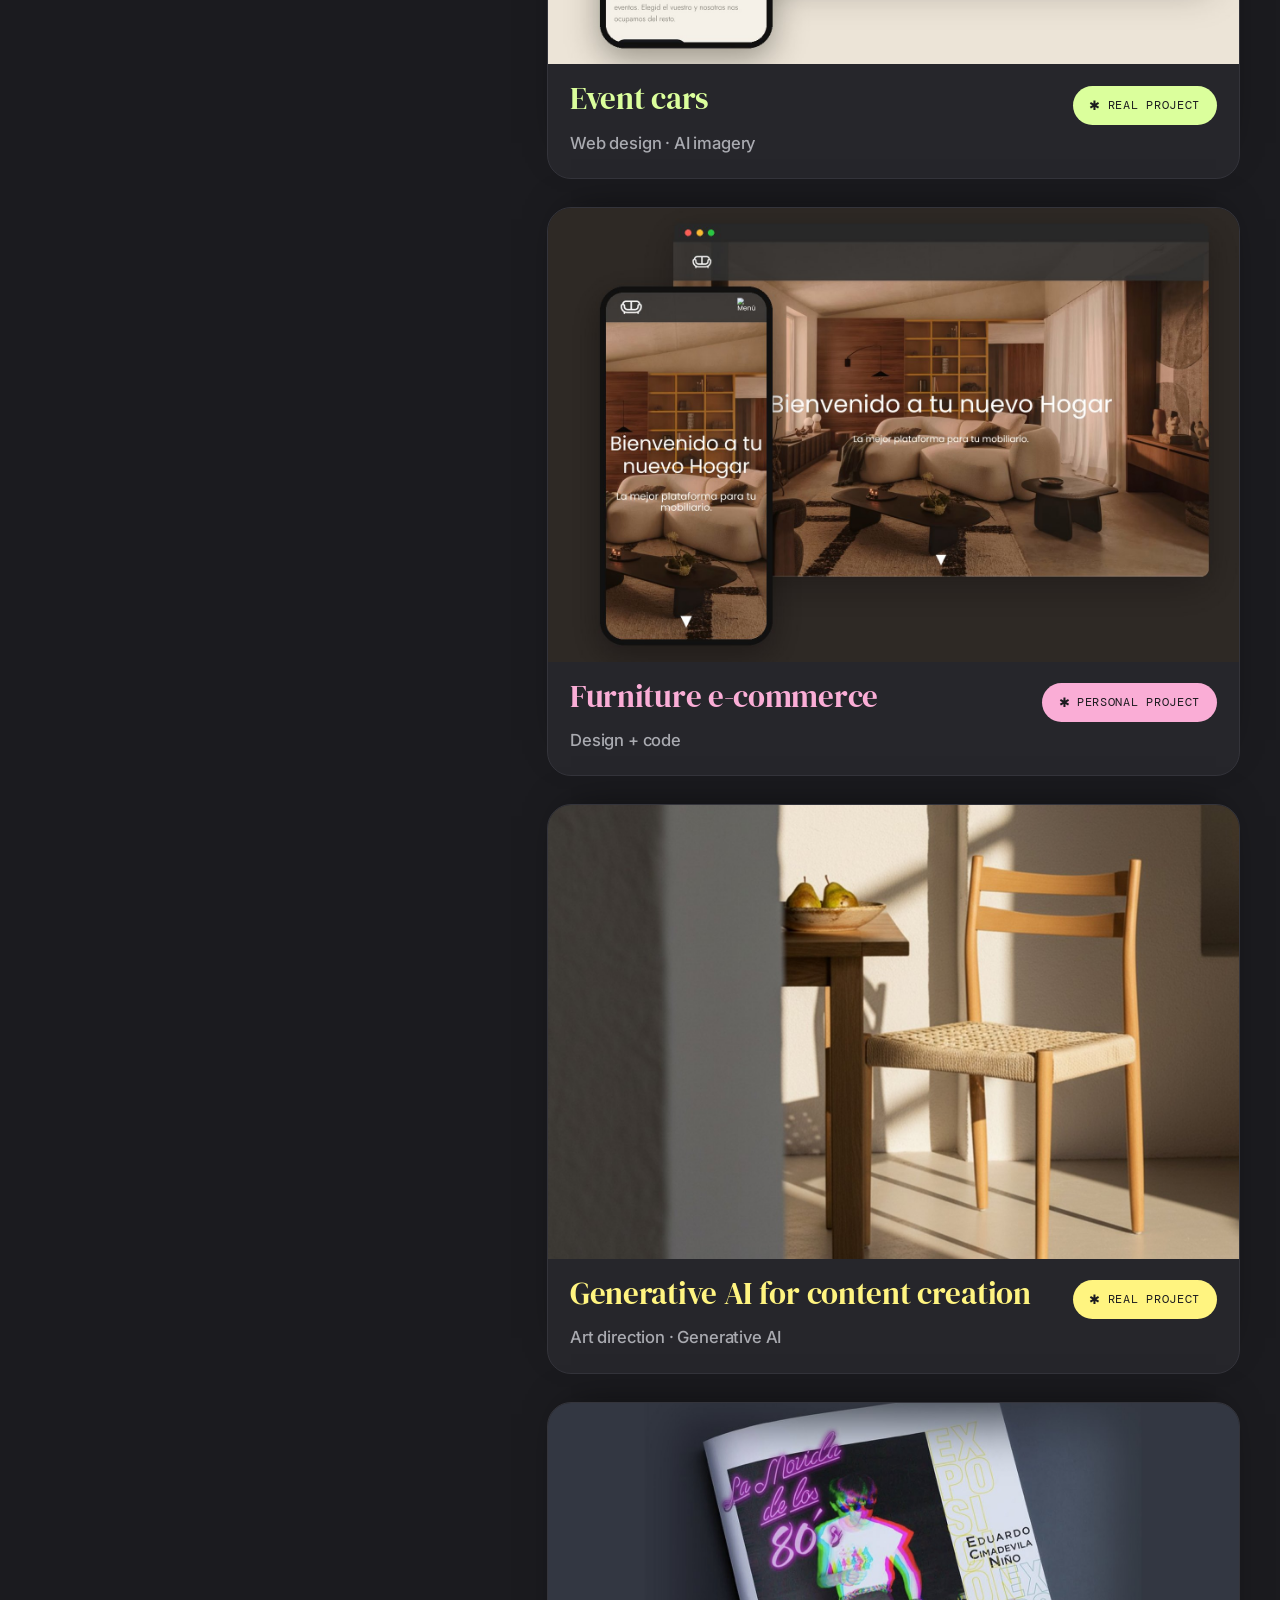
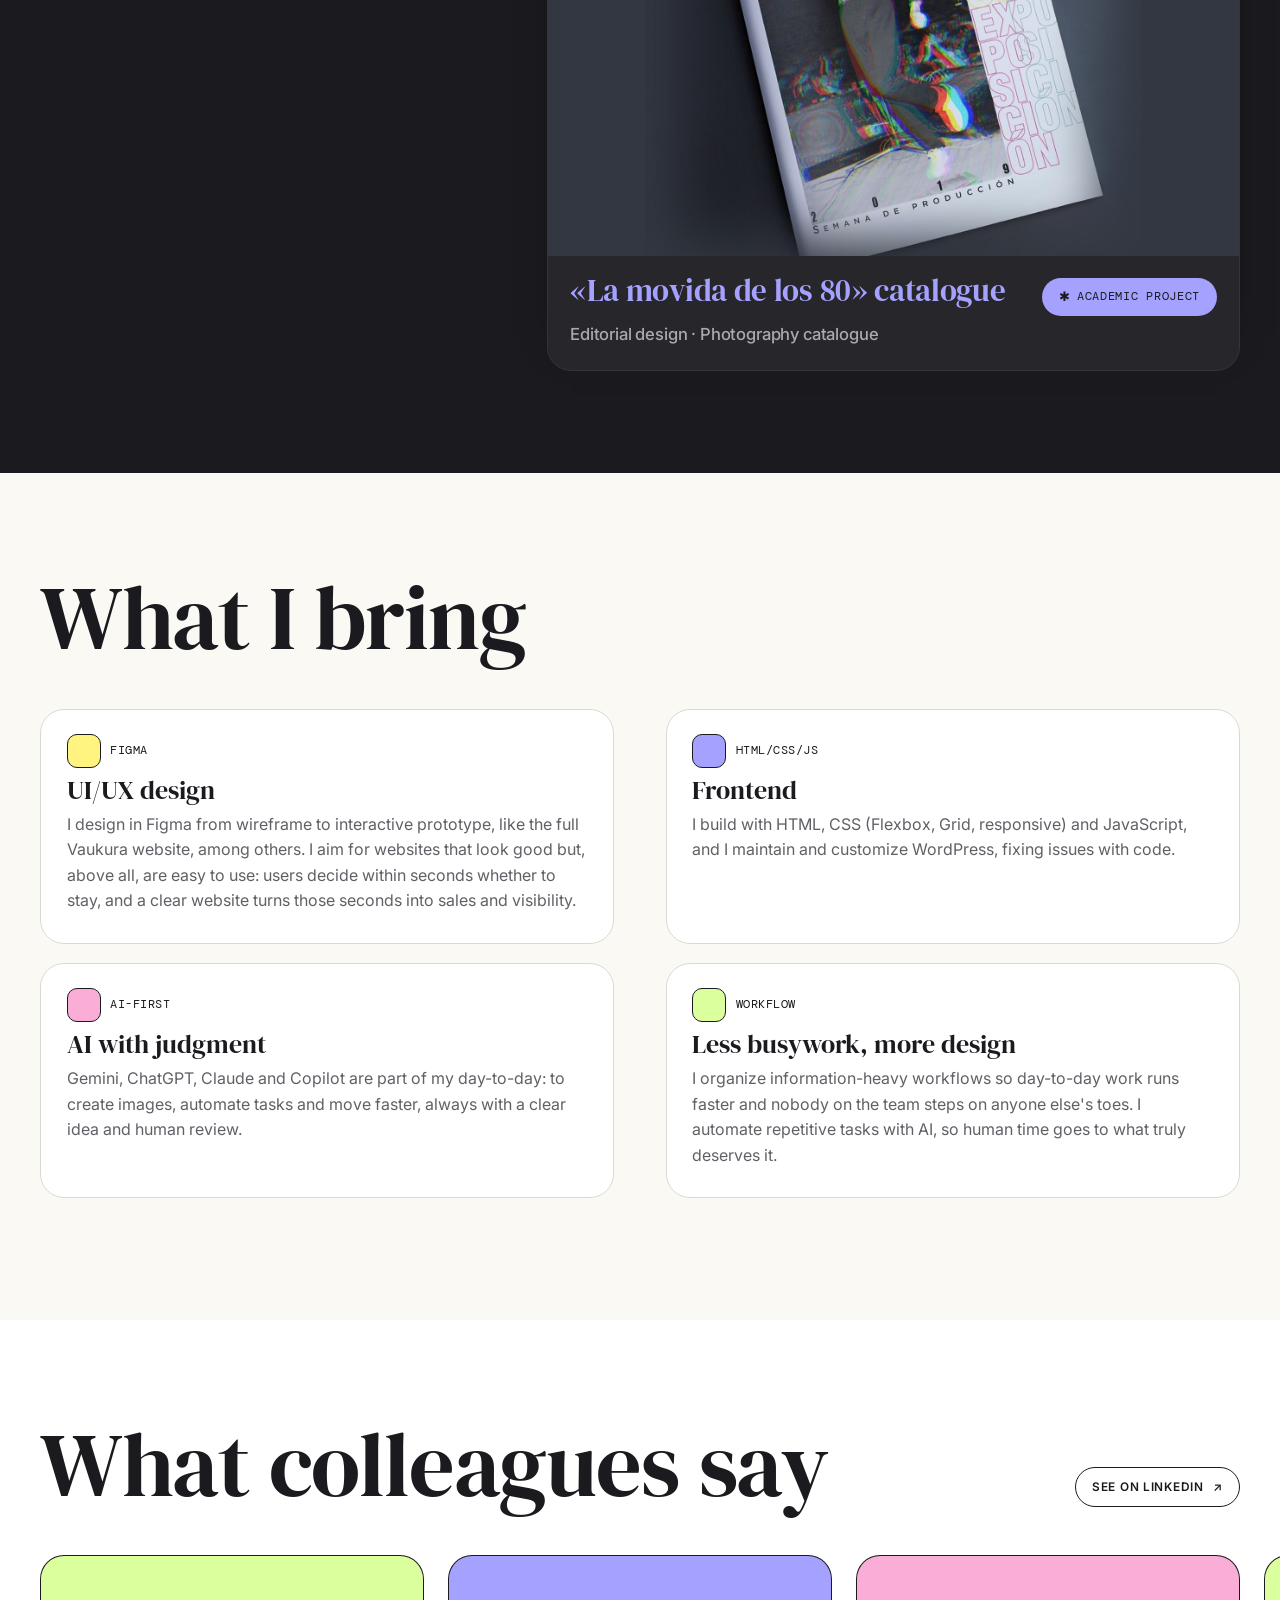
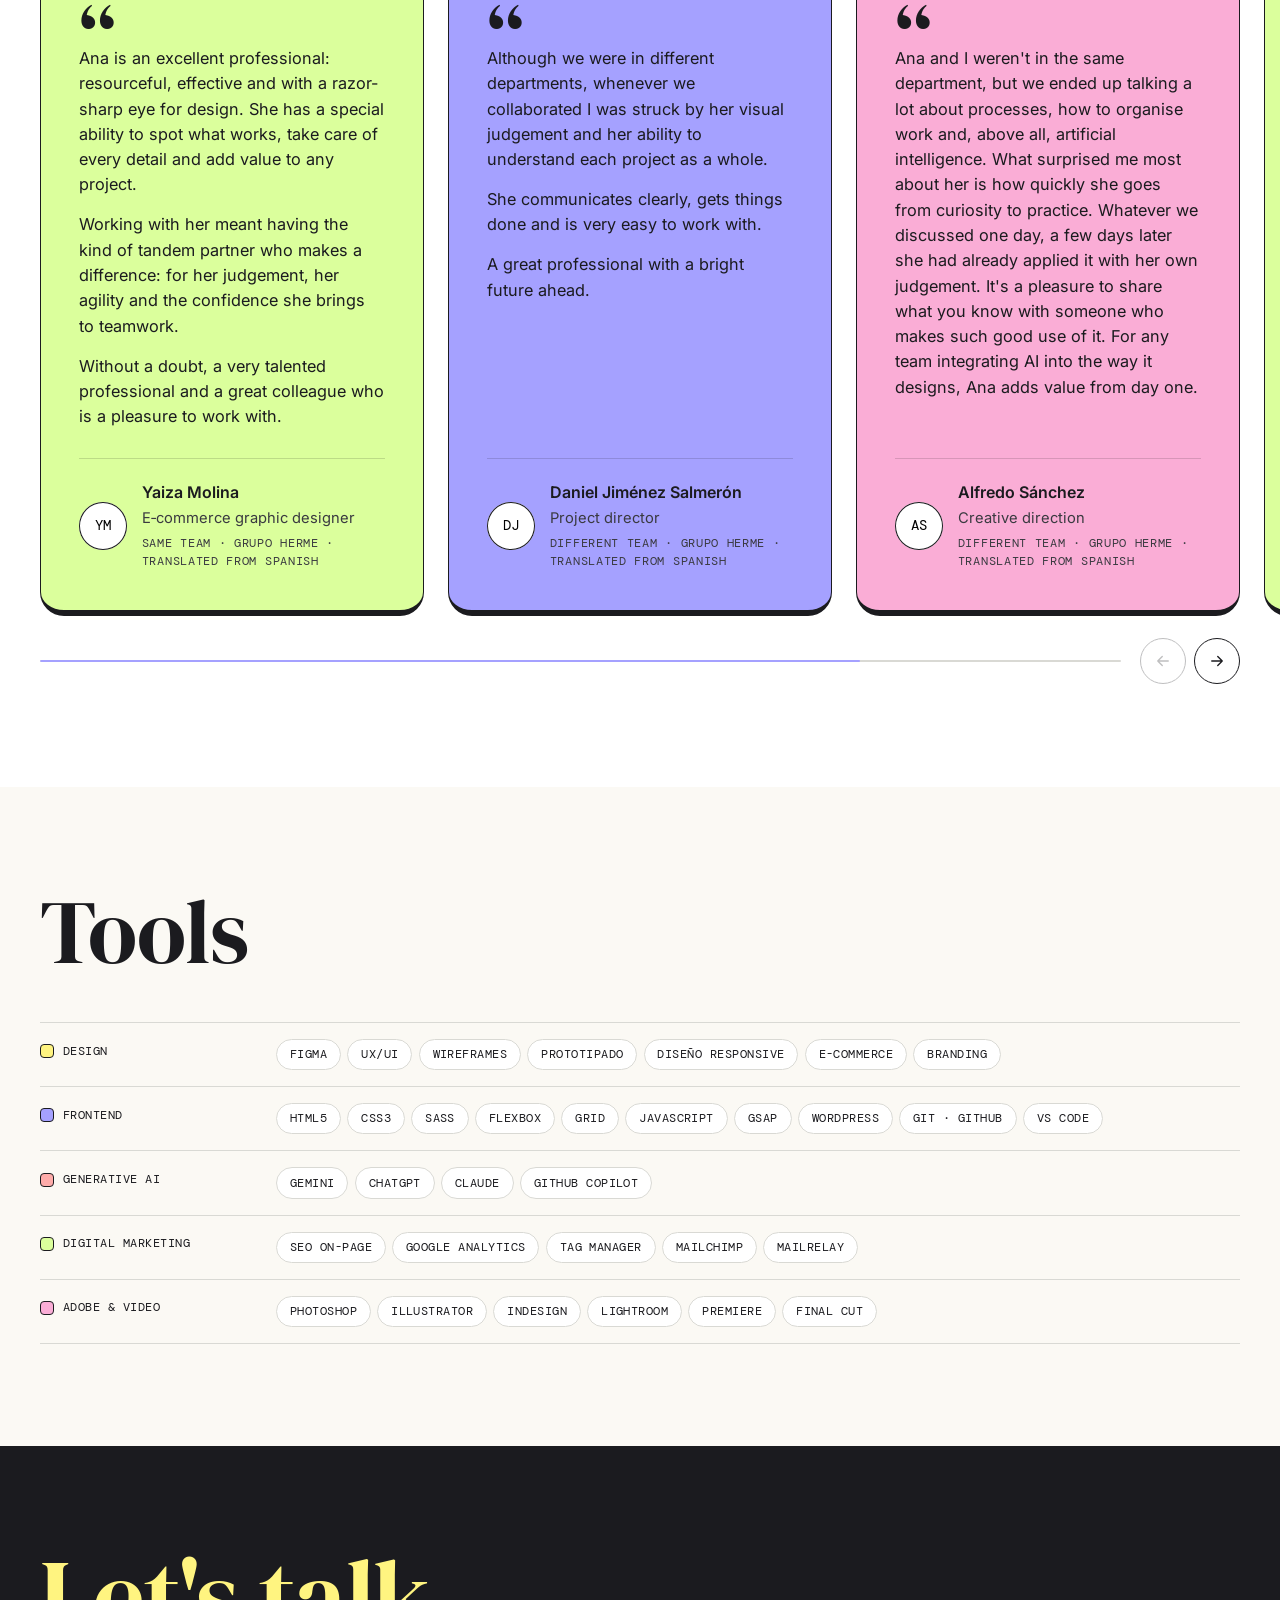
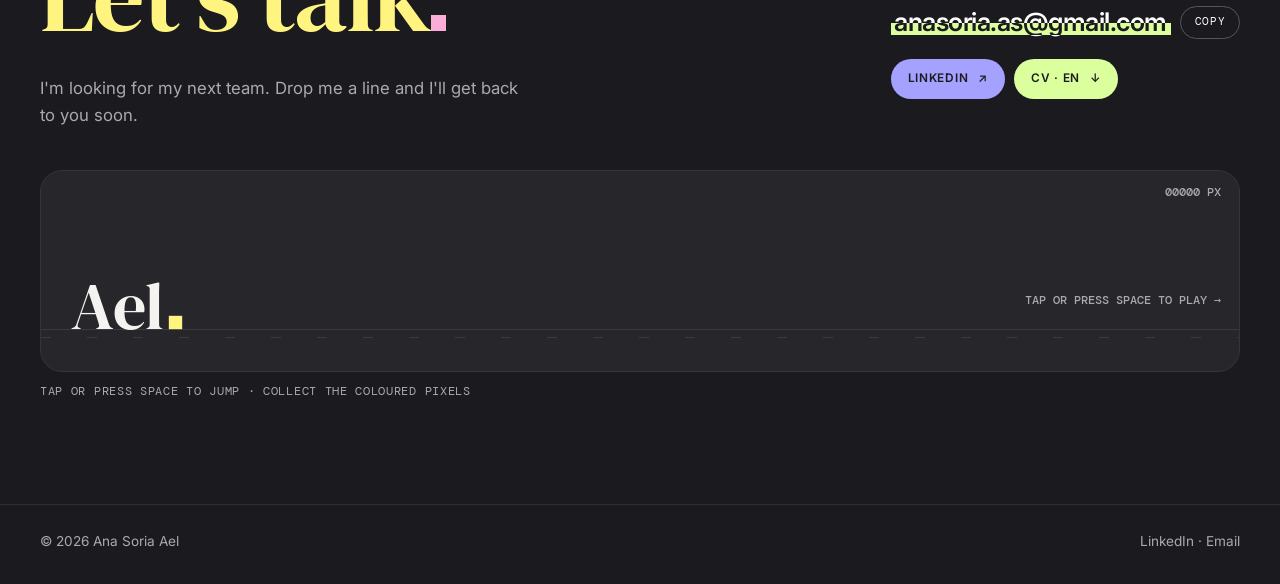
==== commit ad086e6f: "Contorno de los puntos proporcional al tamaño: 2 px en ordenador, 1 px en móvil (antes se veía muy g" ====
--- a/index.html
+++ b/index.html
@@ -94,7 +94,7 @@
 <link rel="preconnect" href="https://fonts.googleapis.com">
 <link rel="preconnect" href="https://fonts.gstatic.com" crossorigin>
 <link rel="stylesheet" href="https://fonts.googleapis.com/css2?family=DM+Mono:wght@400;500&family=DM+Serif+Display:ital@0;1&family=Inter:wght@400;500;600&display=swap">
-<link rel="stylesheet" href="assets/css/style.css?v=d5ec8a7a">
+<link rel="stylesheet" href="assets/css/style.css?v=527de558">
 <link rel="expect" href="#ael-end" blocking="render">
 <script>
   /* Aplica el idioma guardado antes de pintar, para evitar parpadeos */
--- a/assets/css/style.css
+++ b/assets/css/style.css
@@ -671,7 +671,7 @@
 .role mark { background: var(--y); padding: .02em .22em .06em; border-radius: 4px; }
 .about-title strong { color: var(--ink); background: var(--y); padding: 0 .08em; border-radius: 6px; }
 .mail { background: linear-gradient(transparent 58%, var(--y) 58%, var(--y) 96%, transparent 96%); }
-.sq { background: var(--y); box-shadow: 0 0 0 2px var(--ink) inset; }
+.sq { background: var(--y); box-shadow: 0 0 0 max(1px, .012em) var(--ink) inset; }   /* contorno proporcional al tamaño: 2 px en ordenador, 1 px en móvil */
 .status { background: #fff; }
 .status i { background: var(--y); box-shadow: 0 0 0 1.5px var(--ink) inset; }
 .bullets li::before { background: var(--y); box-shadow: 0 0 0 1.5px var(--ink) inset; }
@@ -1001,6 +1001,8 @@
 /* el punto apoyado en la línea base de «Ael», a la altura de la base de las letras (antes quedaba un poco más abajo) */
 .hero-name .l2 { align-items: baseline; }
 .hero-name .sq { margin-bottom: 0; }
+/* lo mismo en «human.» (Sobre mí) y «¿Hablamos?.» (pie): el punto apoyado en la línea base, no flotando por encima */
+.about-title .sq, .contact-big .sq { margin-bottom: 0; }
 .role mark { background: var(--lime); }
 .nav a[aria-current="page"]::after { background: var(--coral); }
 .cv-card .cv-btn:nth-child(1) .code { background: var(--lav); }
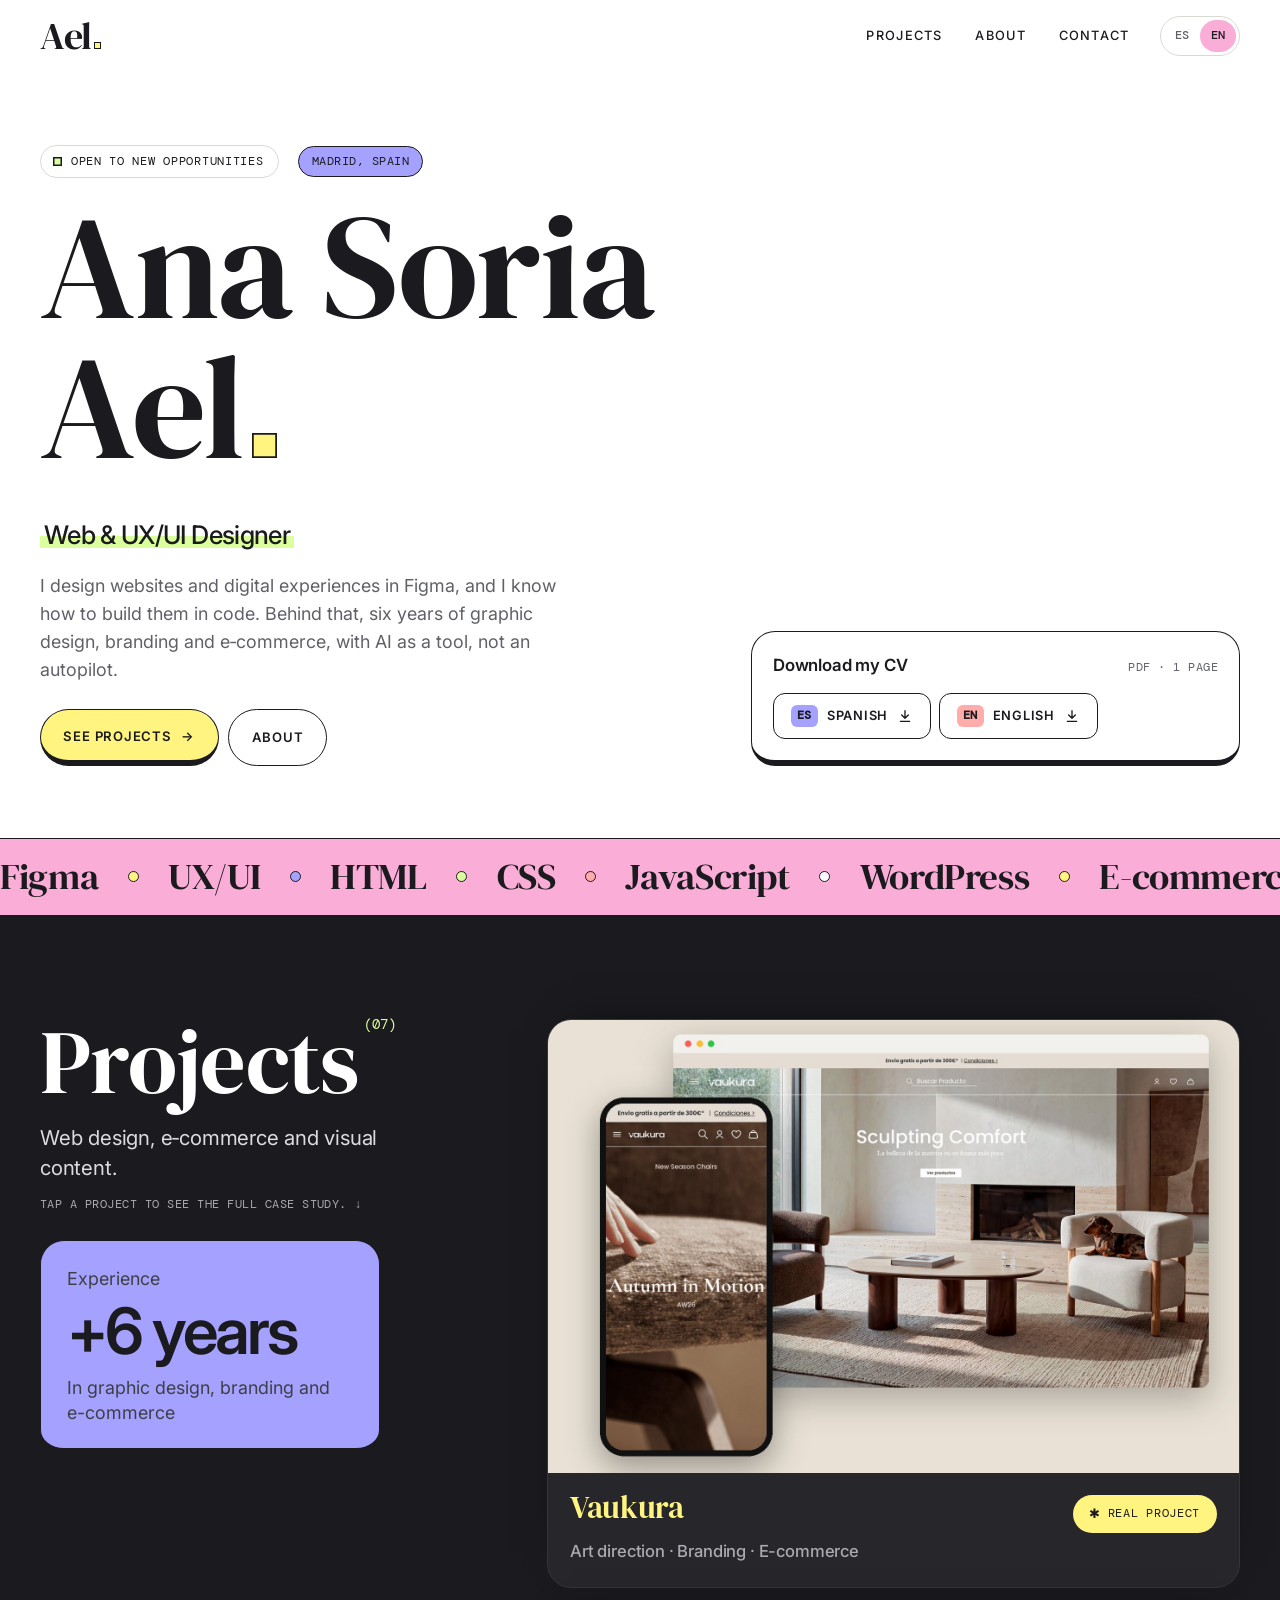
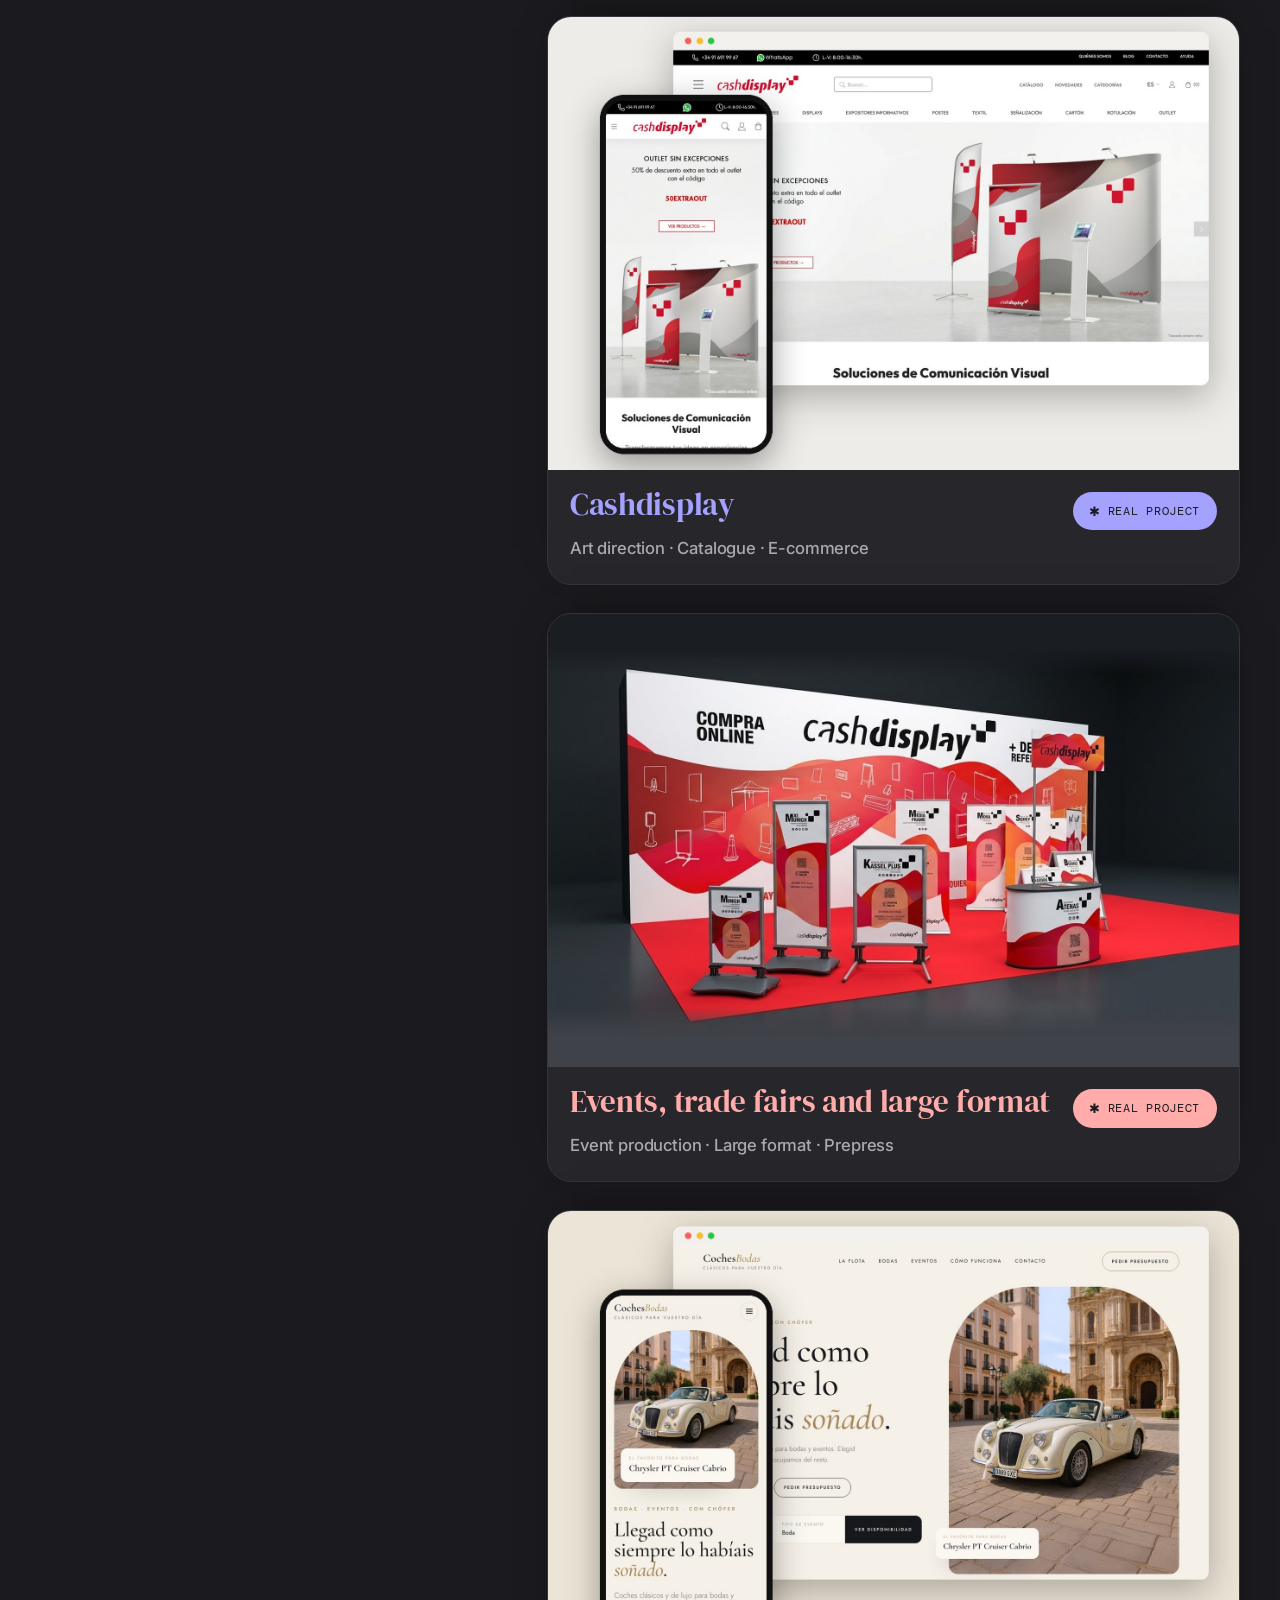
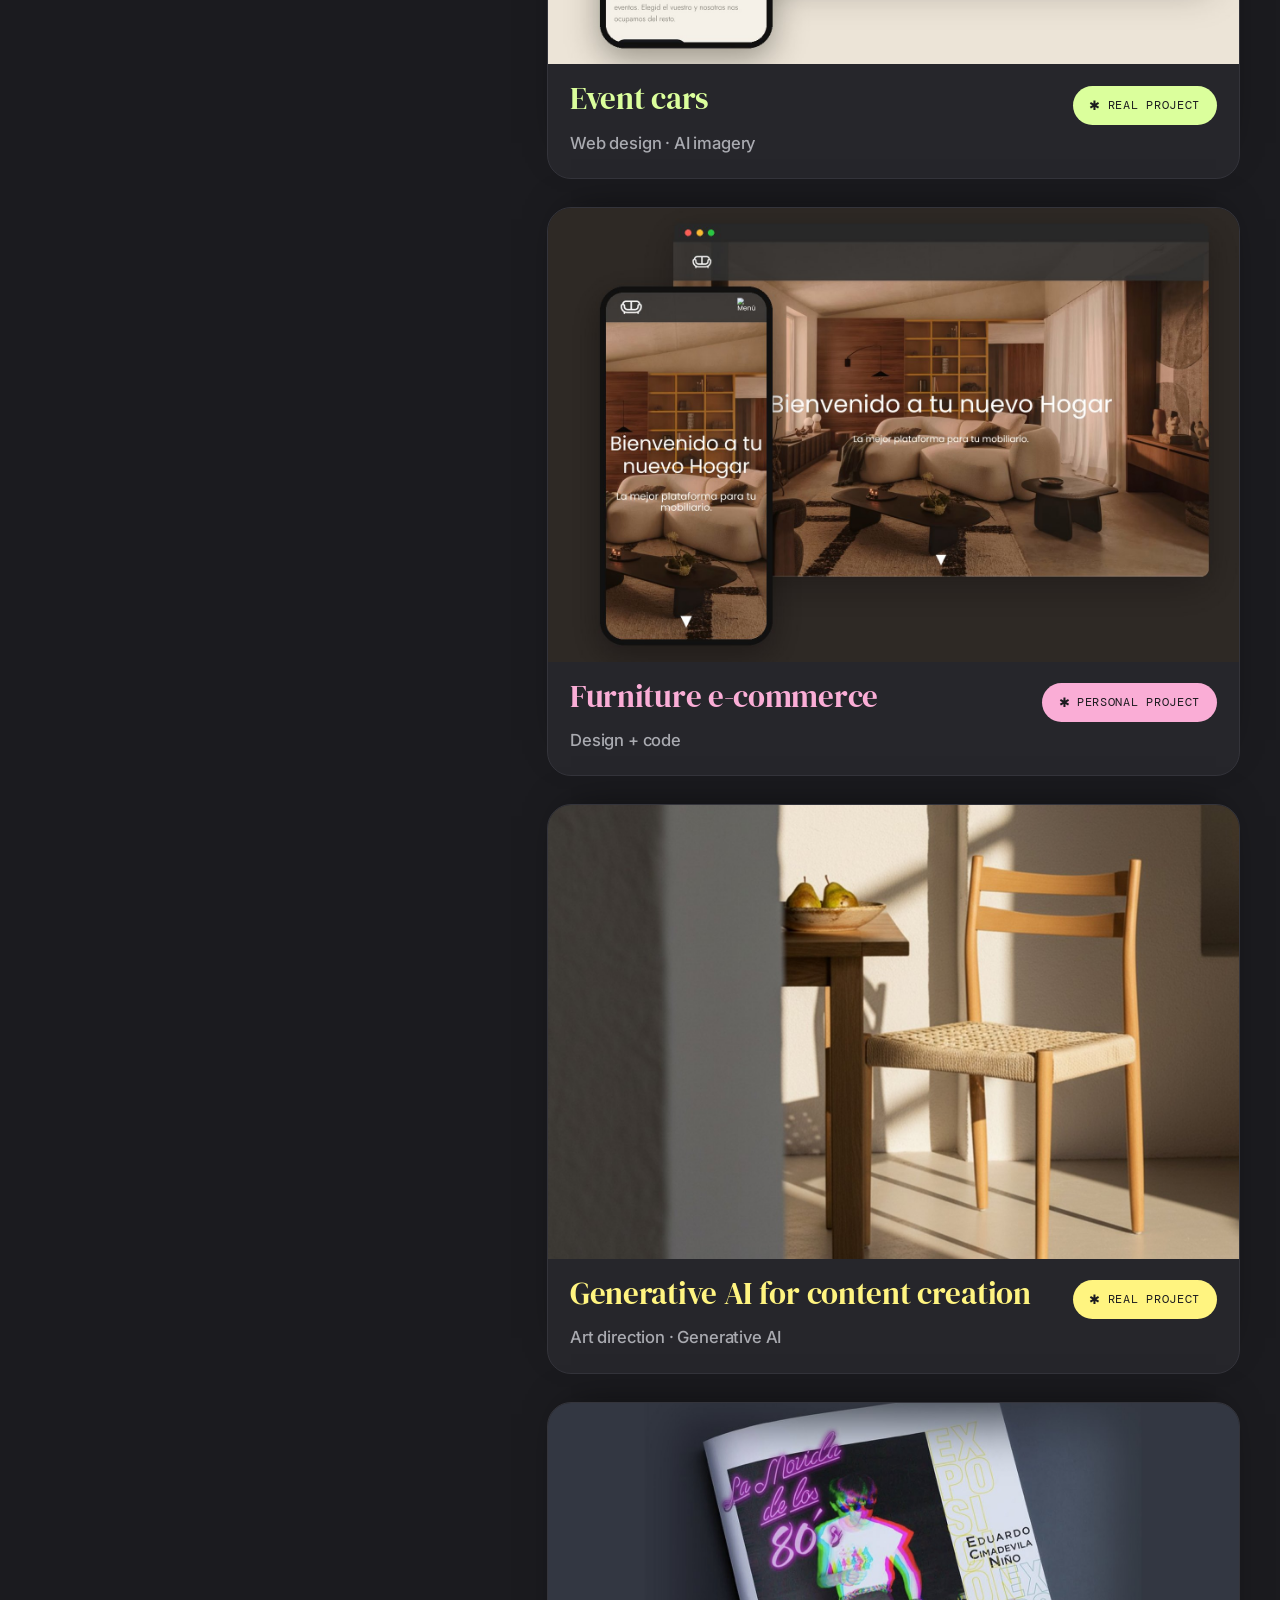
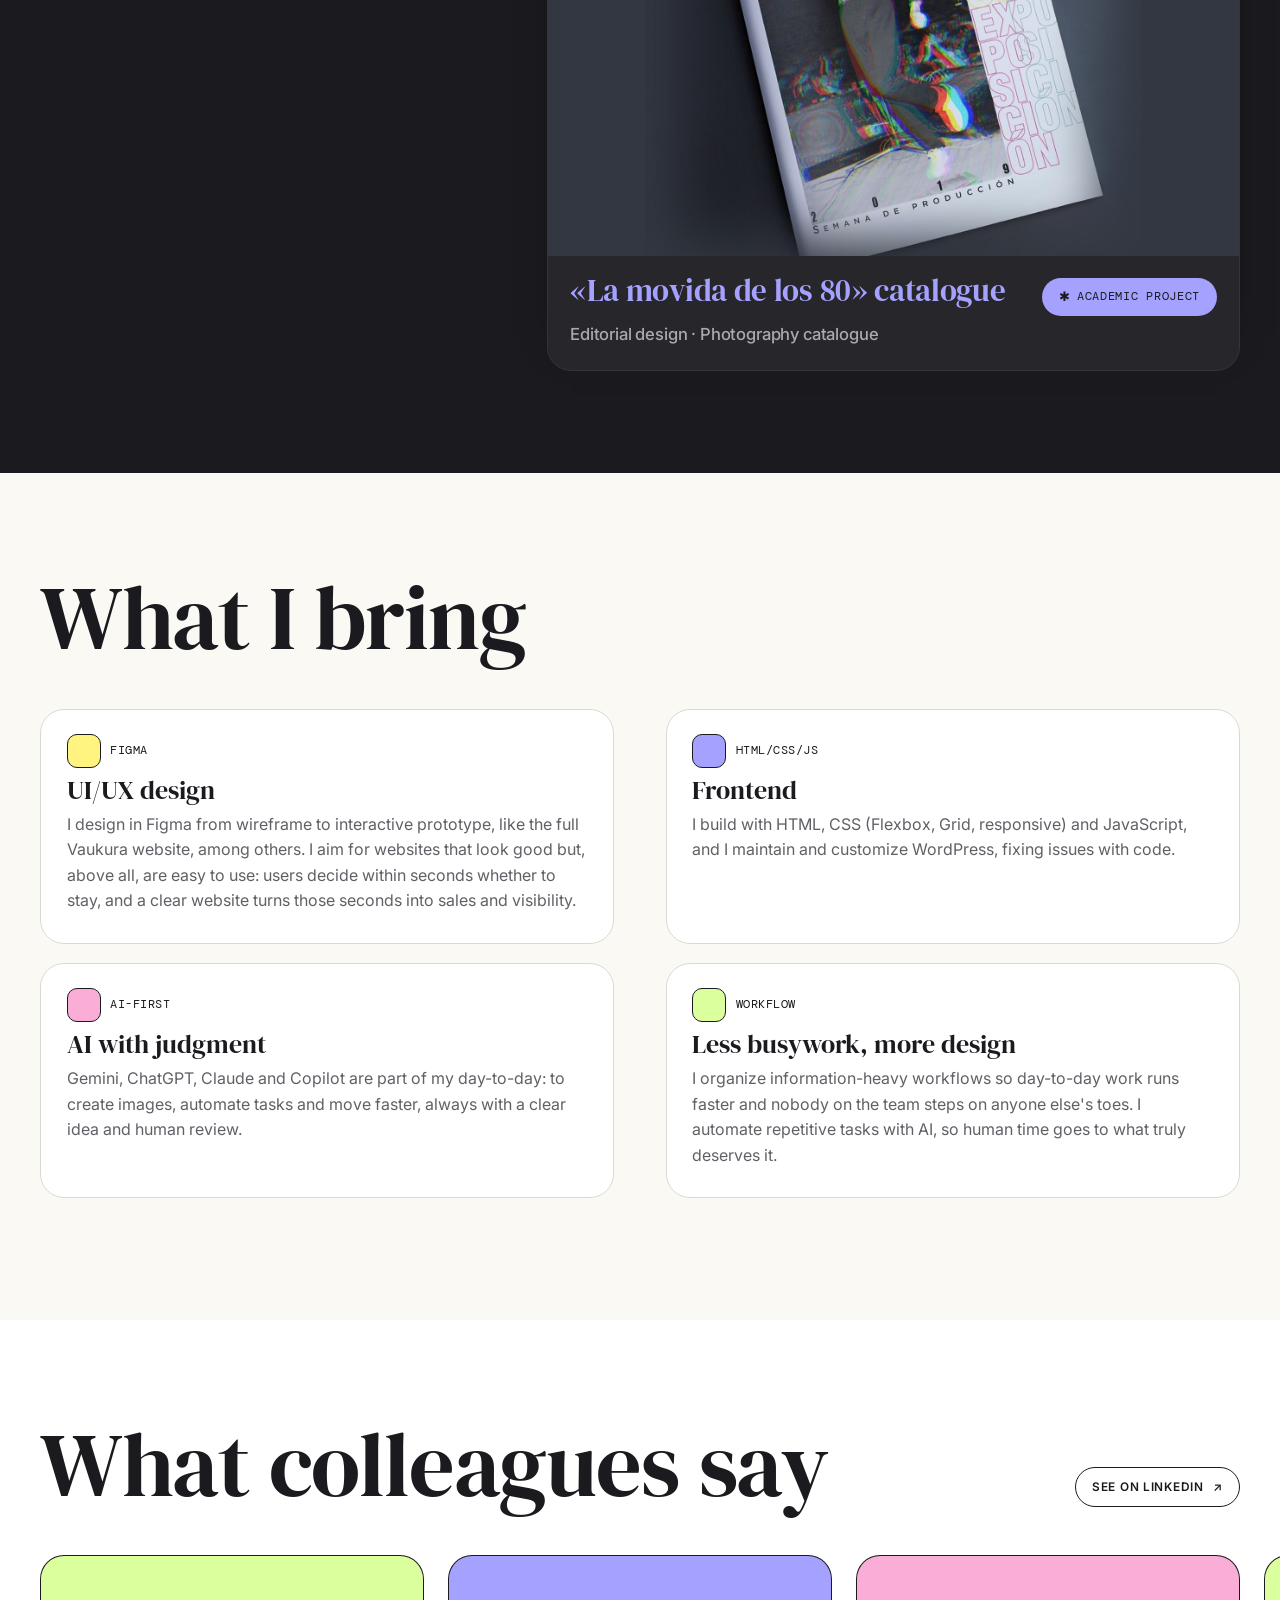
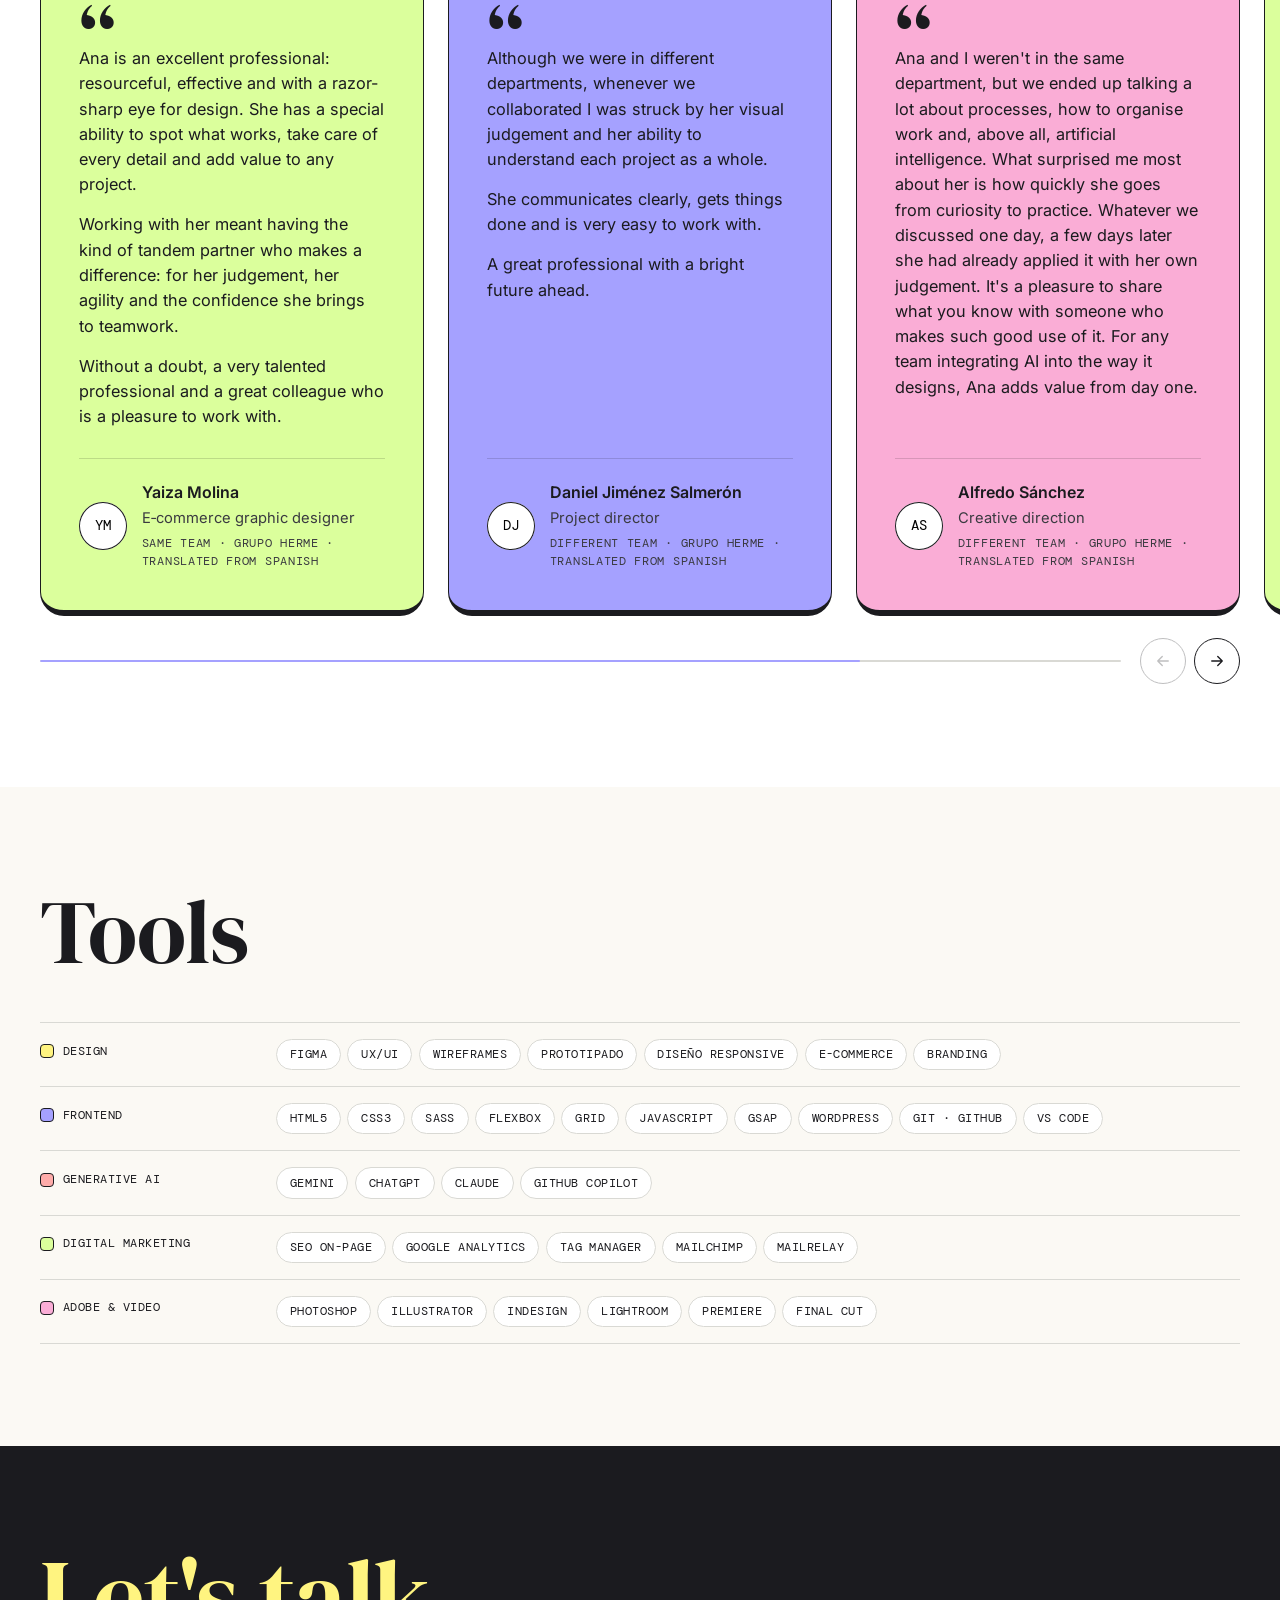
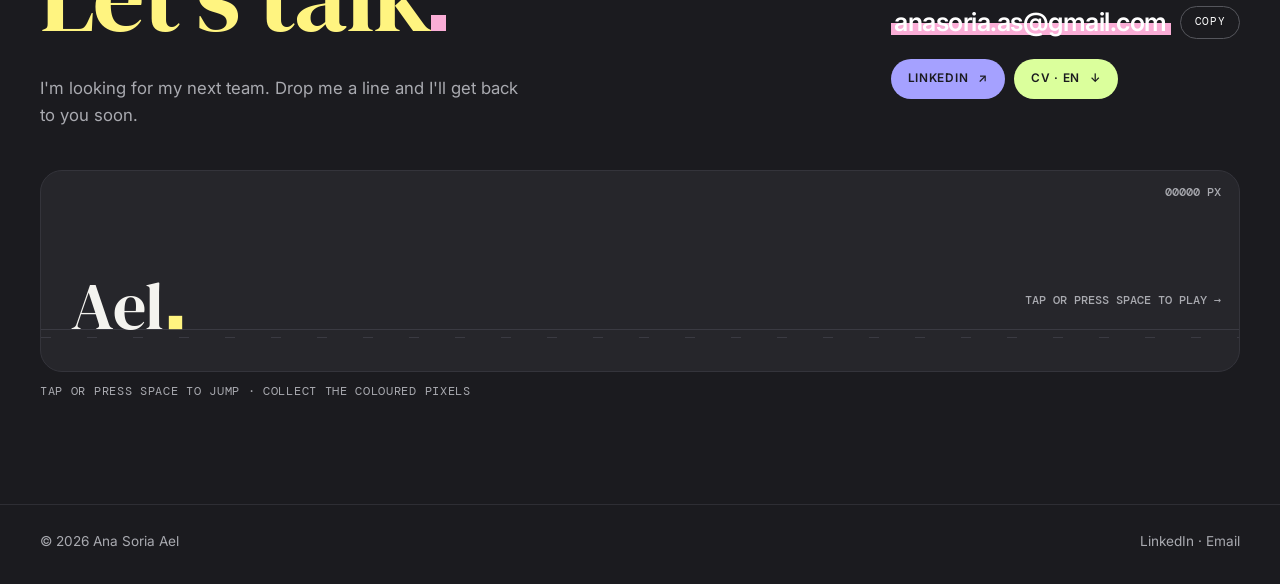
==== commit 7f85f6ca: "Email del pie: letras en blanco y subrayado hecho a mano en rosa (sin letras mitad negras) Co-Author" ====
--- a/index.html
+++ b/index.html
@@ -94,7 +94,7 @@
 <link rel="preconnect" href="https://fonts.googleapis.com">
 <link rel="preconnect" href="https://fonts.gstatic.com" crossorigin>
 <link rel="stylesheet" href="https://fonts.googleapis.com/css2?family=DM+Mono:wght@400;500&family=DM+Serif+Display:ital@0;1&family=Inter:wght@400;500;600&display=swap">
-<link rel="stylesheet" href="assets/css/style.css?v=527de558">
+<link rel="stylesheet" href="assets/css/style.css?v=55520521">
 <link rel="expect" href="#ael-end" blocking="render">
 <script>
   /* Aplica el idioma guardado antes de pintar, para evitar parpadeos */
--- a/assets/css/style.css
+++ b/assets/css/style.css
@@ -1068,21 +1068,17 @@
 }
 
 /* Subrayado «hecho a mano», como el de la primera versión: una franja gruesa en la mitad de abajo
-   del texto que asoma un poco por los lados. Mismo verde lima en «Diseñadora web & UX/UI» y en el email del pie
+   del texto que asoma un poco por los lados. Verde lima en «Diseñadora web & UX/UI»;
+   en el email del pie (fondo oscuro) la franja va en rosa y las letras en blanco.
    (el email va dentro de dos <span>: el enlace es un bloque dentro de una fila flex y la franja tiene que medirse sobre la línea de texto) */
 .contact .mail { background: none; padding: 0; color: #fff; }
 .role mark, .contact .mail > span {
-  background: linear-gradient(transparent 55%, var(--lime) 55%, var(--lime) 92%, transparent 92%);
+  background: linear-gradient(transparent 55%, var(--hl) 55%, var(--hl) 92%, transparent 92%);
   padding: 0 .15em; border-radius: 0;
   -webkit-box-decoration-break: clone; box-decoration-break: clone;
 }
-.role mark { color: inherit; }
-/* en el pie el fondo es oscuro: la parte de las letras que pisa la franja va en negro para que se siga leyendo */
-.contact .mail > span > span {
-  background: linear-gradient(#fff 55%, var(--ink) 55%, var(--ink) 92%, #fff 92%);
-  -webkit-background-clip: text; background-clip: text; color: transparent;
-  -webkit-box-decoration-break: clone; box-decoration-break: clone;
-}
+.role mark { --hl: var(--lime); color: inherit; }
+.contact .mail > span { --hl: var(--pink); }
 .contact .mail span::selection { color: var(--ink); }
 
 /* Sobre mí sin foto: el texto a la izquierda y la caja del CV a la derecha, acompañando al leer
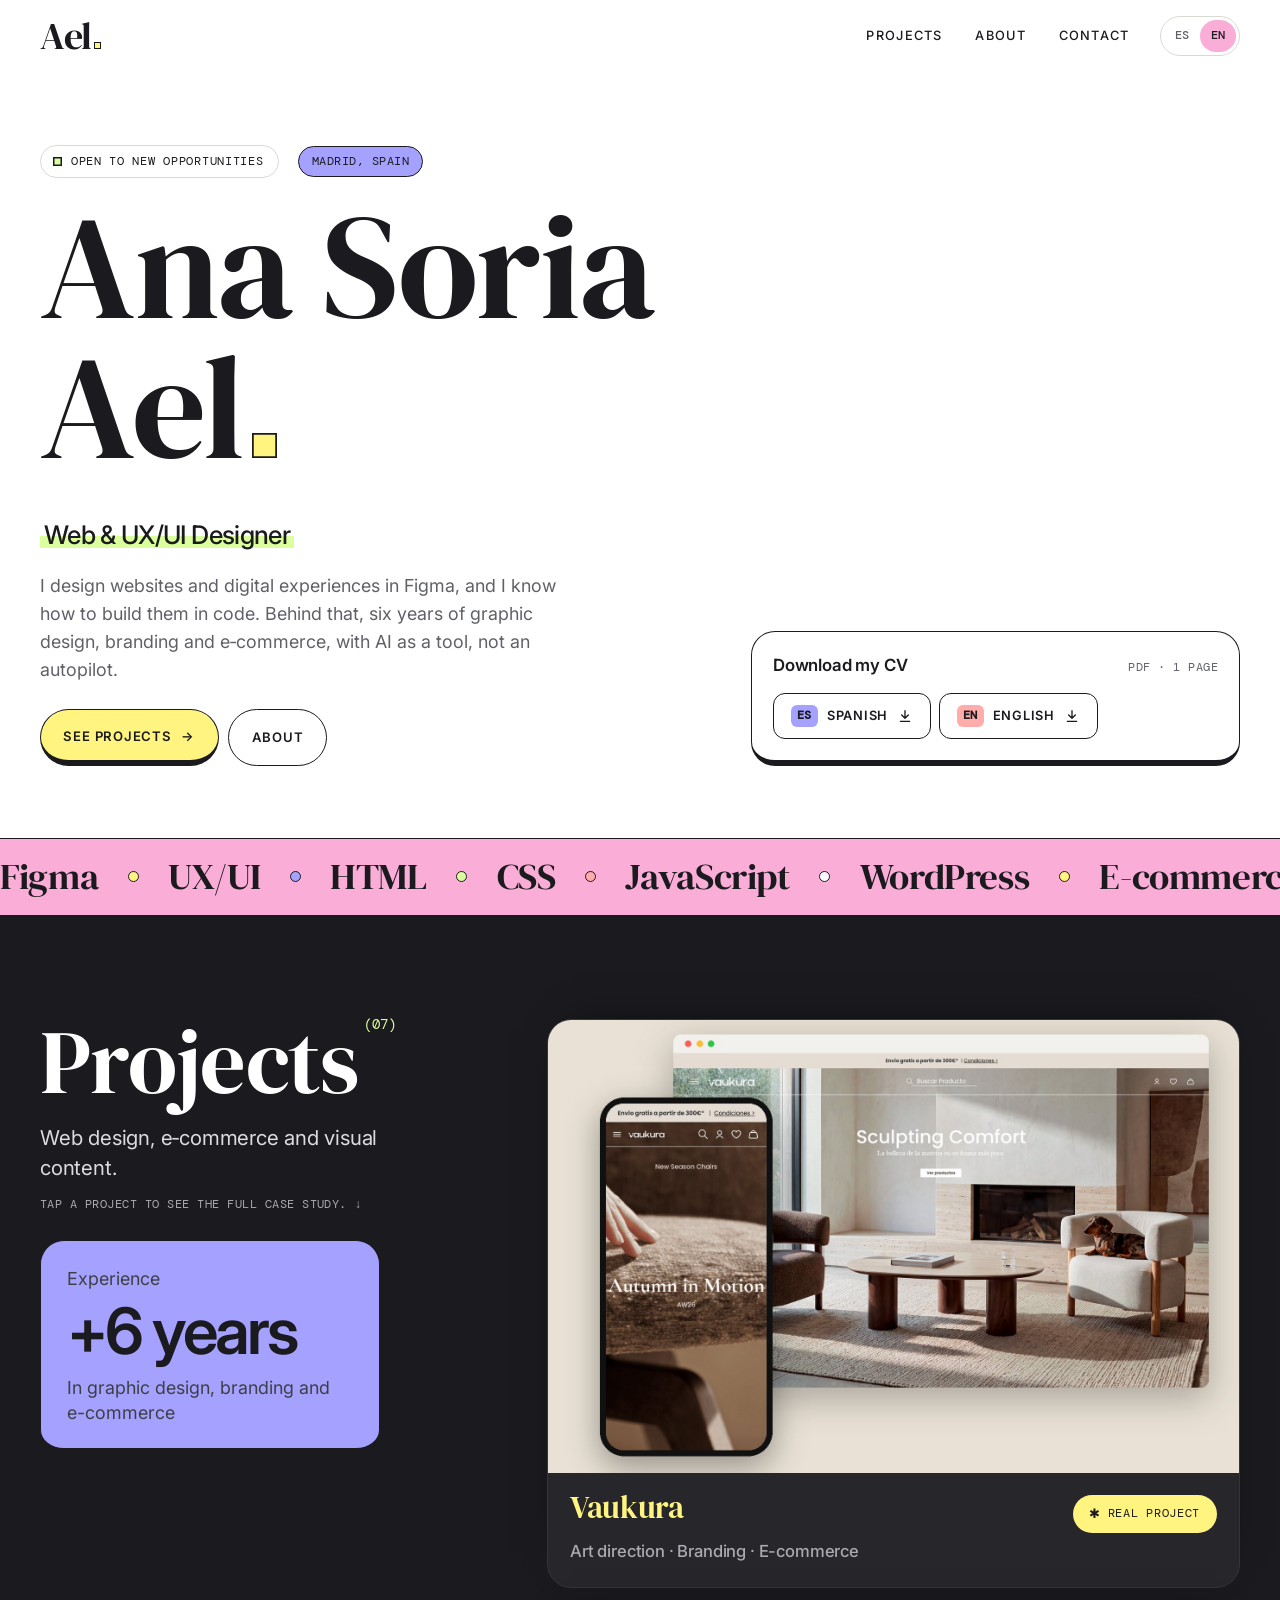
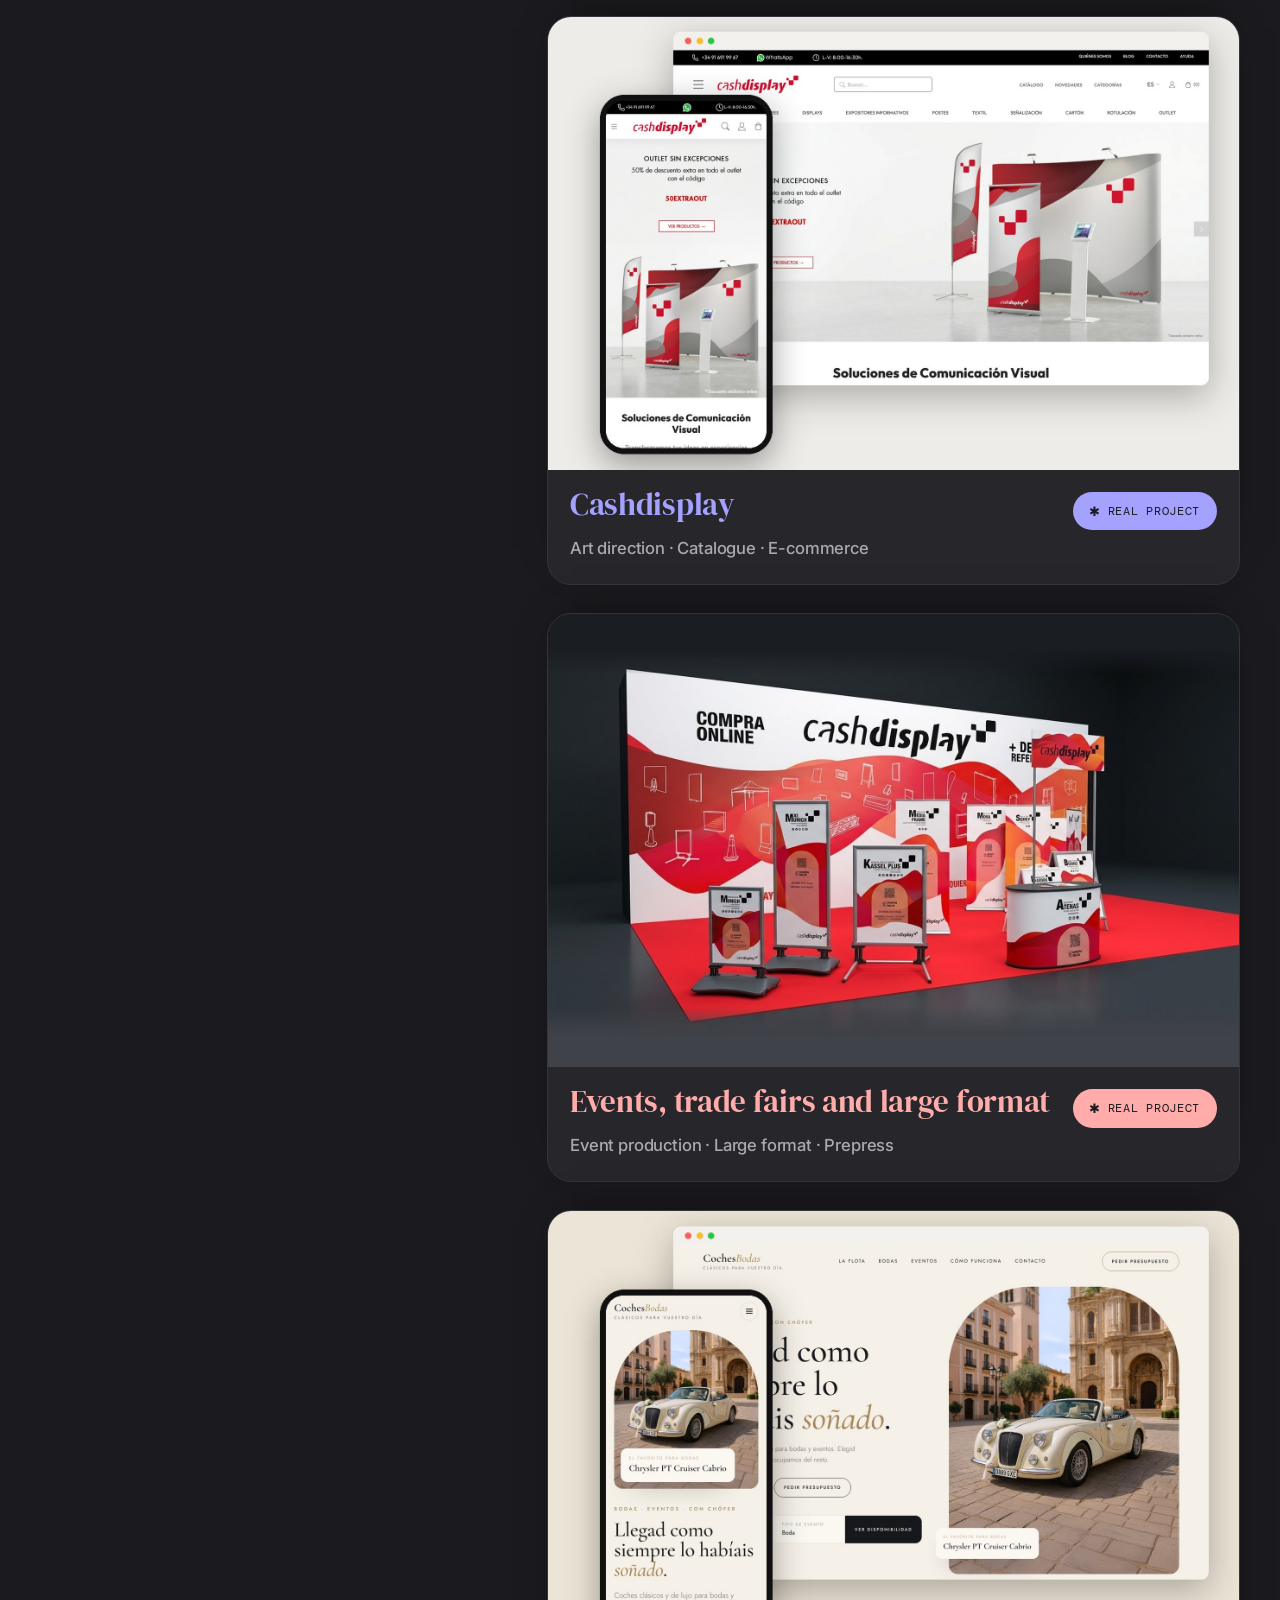
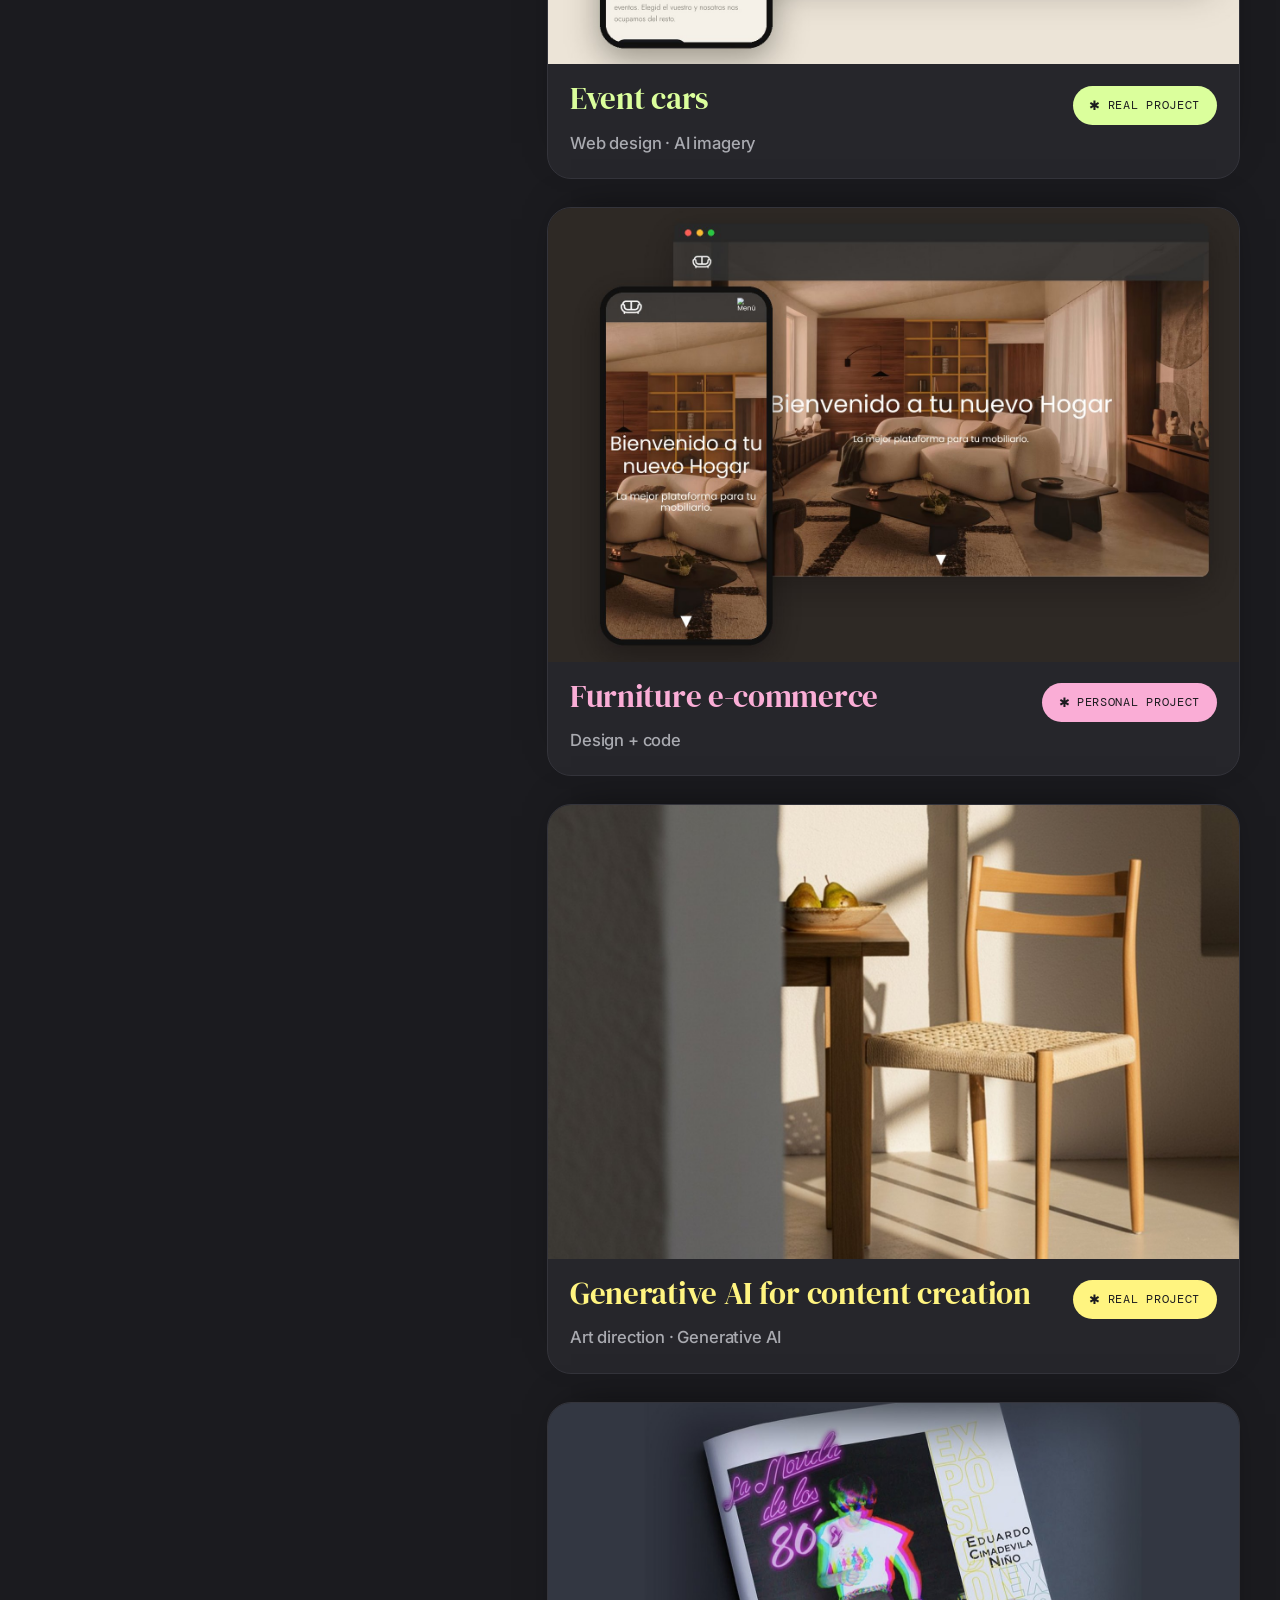
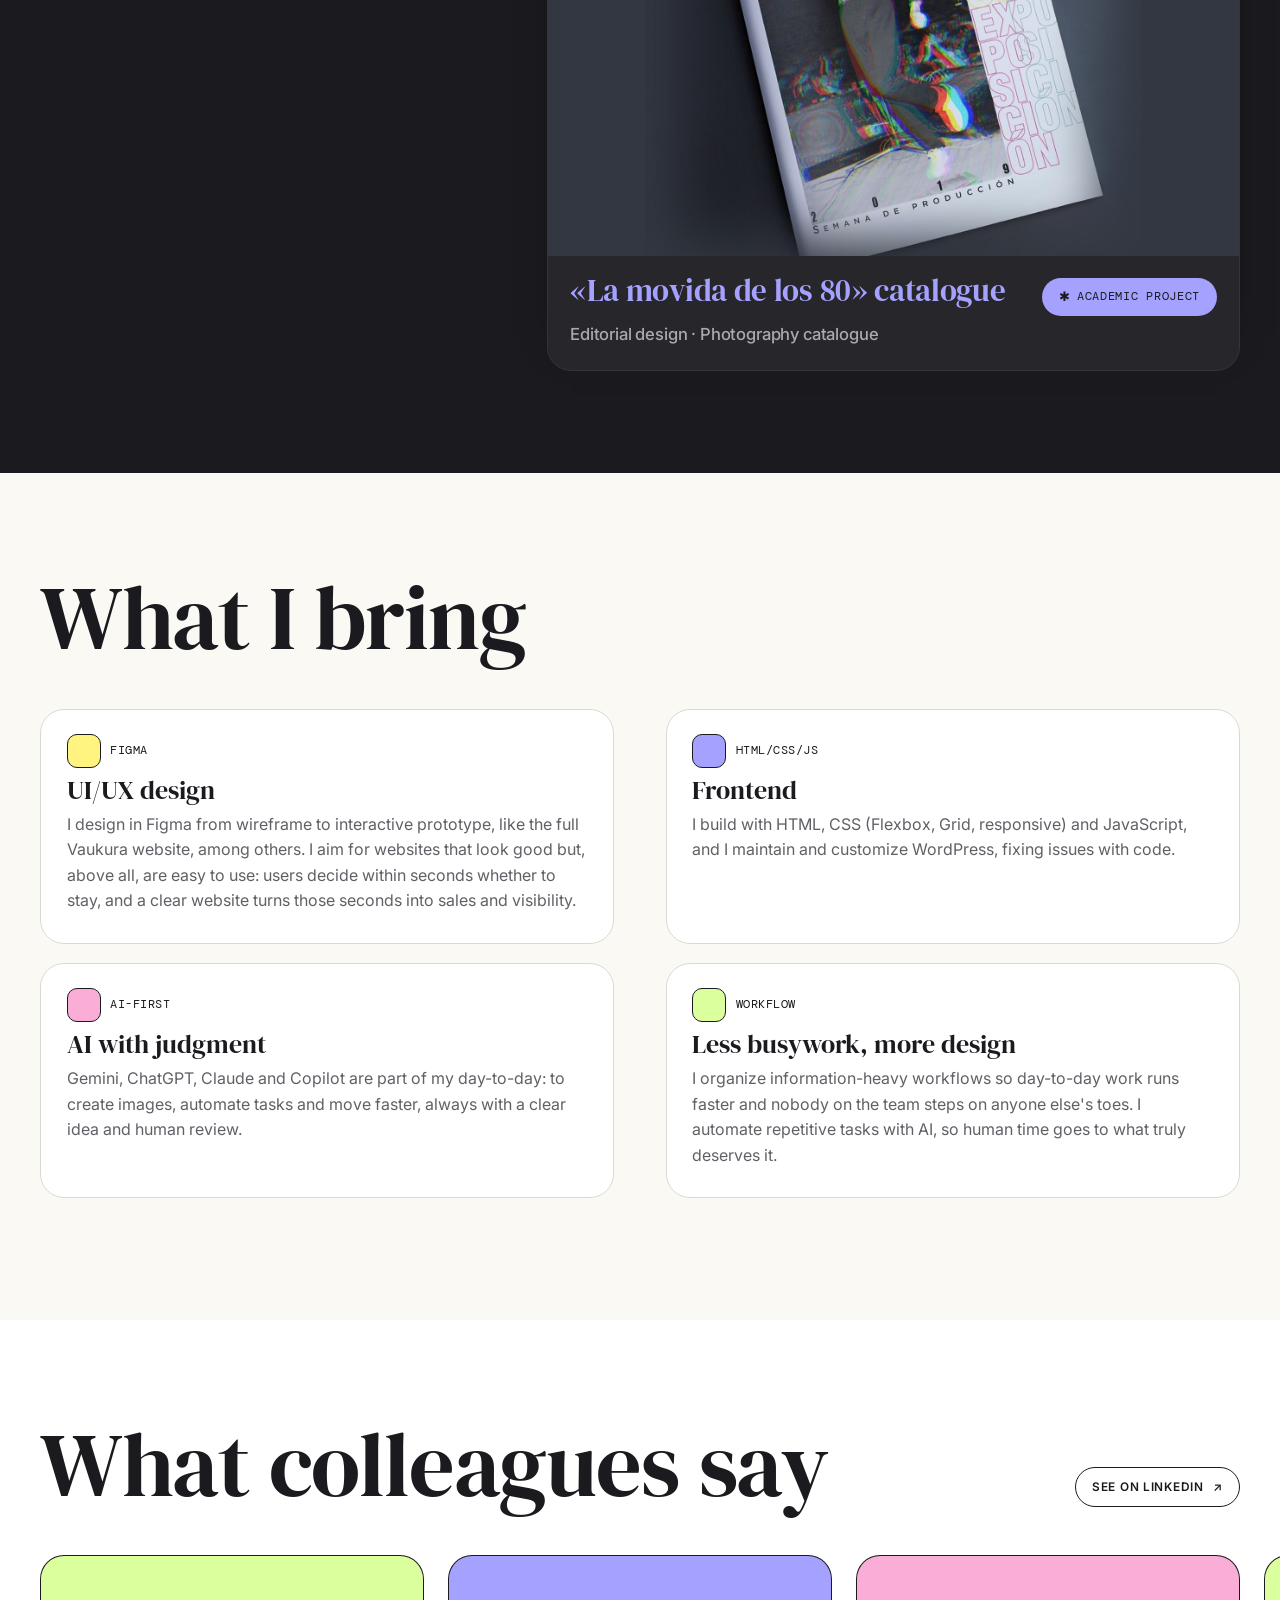
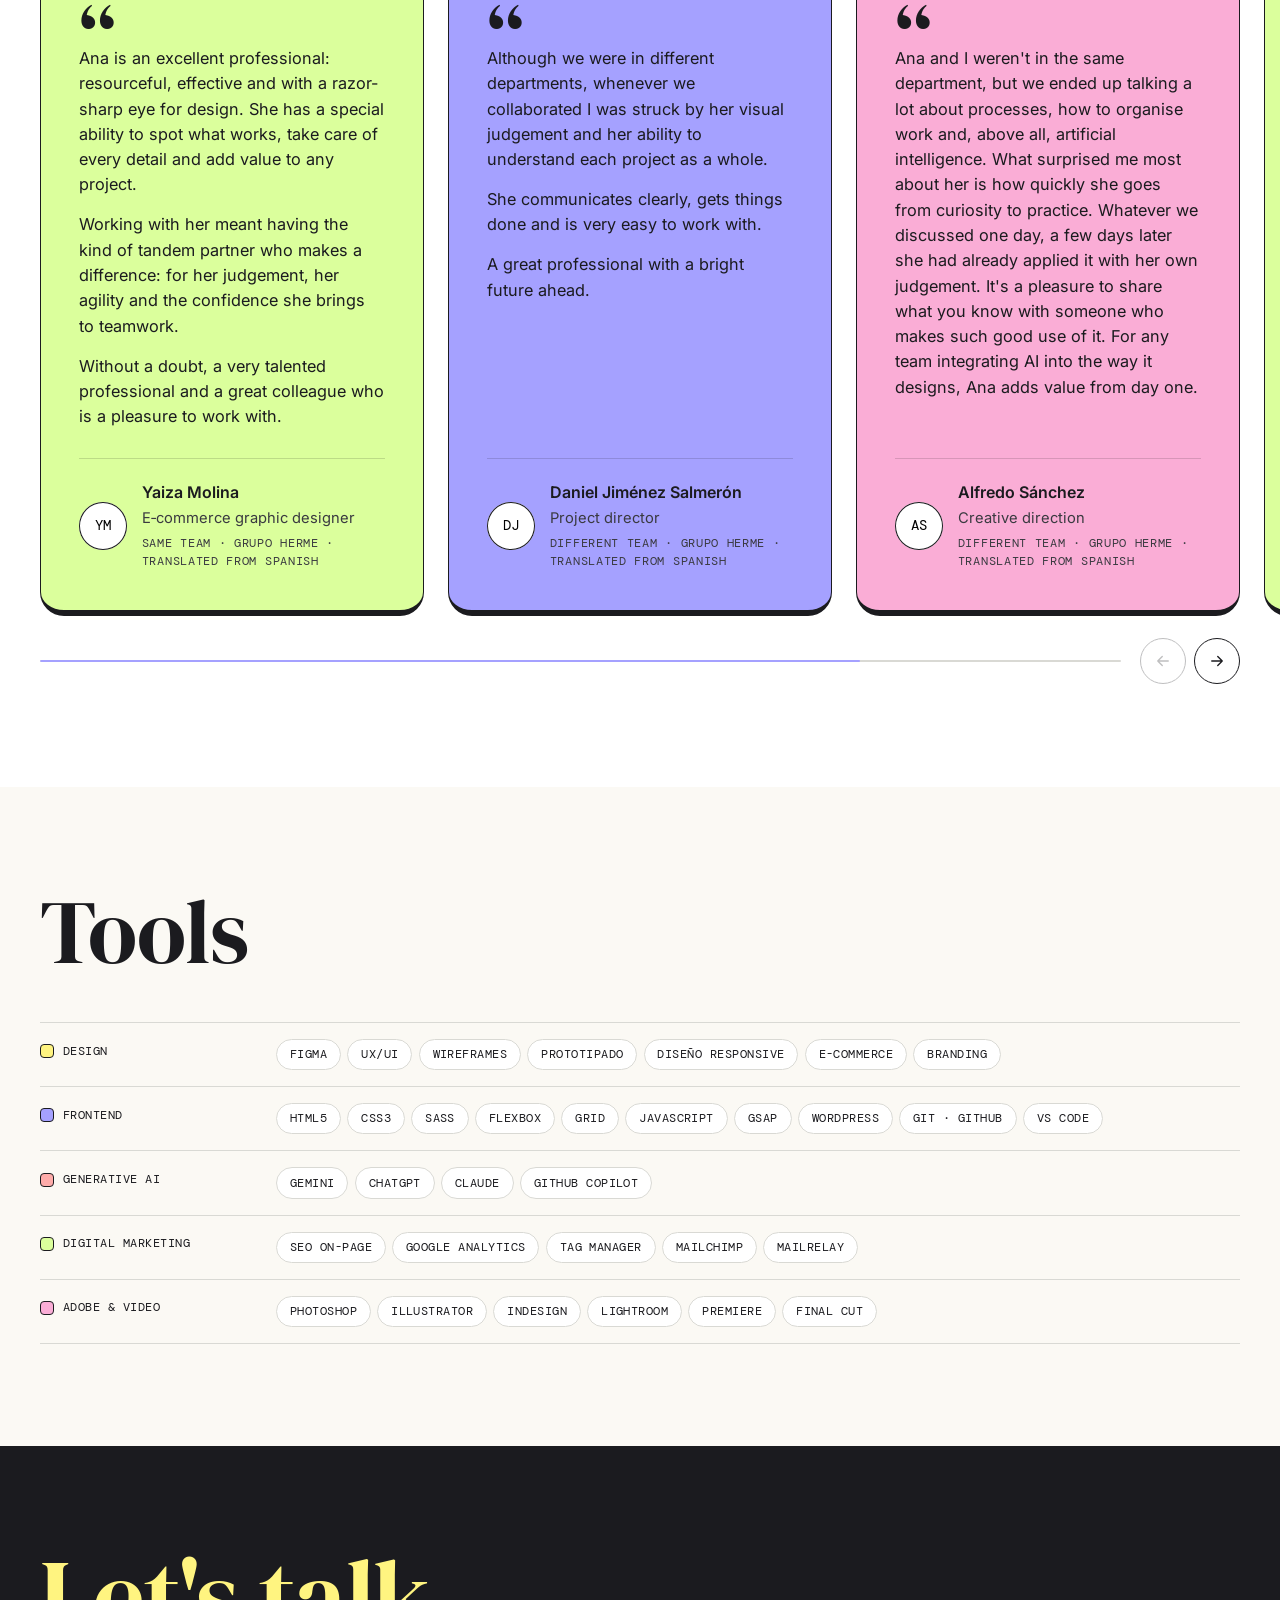
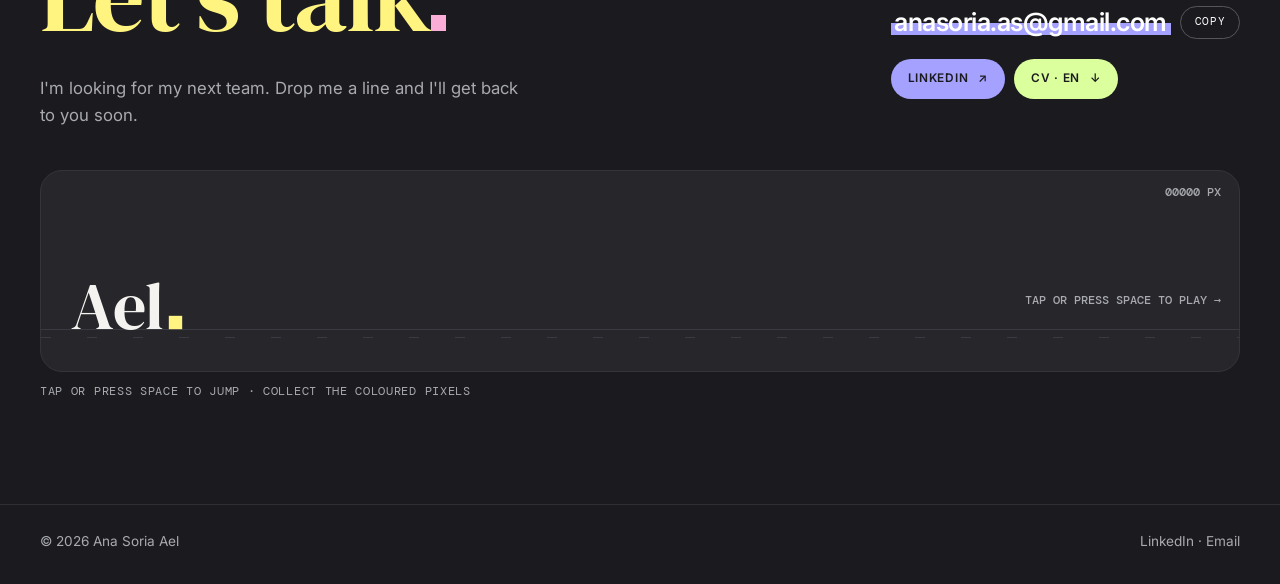
==== commit 253f2c3e: "Email del pie: subrayado en lila en vez de rosa (se lee mejor el blanco) Co-Authored-By: Claude Opus" ====
--- a/index.html
+++ b/index.html
@@ -94,7 +94,7 @@
 <link rel="preconnect" href="https://fonts.googleapis.com">
 <link rel="preconnect" href="https://fonts.gstatic.com" crossorigin>
 <link rel="stylesheet" href="https://fonts.googleapis.com/css2?family=DM+Mono:wght@400;500&family=DM+Serif+Display:ital@0;1&family=Inter:wght@400;500;600&display=swap">
-<link rel="stylesheet" href="assets/css/style.css?v=55520521">
+<link rel="stylesheet" href="assets/css/style.css?v=2fe8daf0">
 <link rel="expect" href="#ael-end" blocking="render">
 <script>
   /* Aplica el idioma guardado antes de pintar, para evitar parpadeos */
--- a/assets/css/style.css
+++ b/assets/css/style.css
@@ -1069,7 +1069,7 @@
 
 /* Subrayado «hecho a mano», como el de la primera versión: una franja gruesa en la mitad de abajo
    del texto que asoma un poco por los lados. Verde lima en «Diseñadora web & UX/UI»;
-   en el email del pie (fondo oscuro) la franja va en rosa y las letras en blanco.
+   en el email del pie (fondo oscuro) la franja va en lila y las letras en blanco.
    (el email va dentro de dos <span>: el enlace es un bloque dentro de una fila flex y la franja tiene que medirse sobre la línea de texto) */
 .contact .mail { background: none; padding: 0; color: #fff; }
 .role mark, .contact .mail > span {
@@ -1078,7 +1078,7 @@
   -webkit-box-decoration-break: clone; box-decoration-break: clone;
 }
 .role mark { --hl: var(--lime); color: inherit; }
-.contact .mail > span { --hl: var(--pink); }
+.contact .mail > span { --hl: var(--lav); }
 .contact .mail span::selection { color: var(--ink); }
 
 /* Sobre mí sin foto: el texto a la izquierda y la caja del CV a la derecha, acompañando al leer
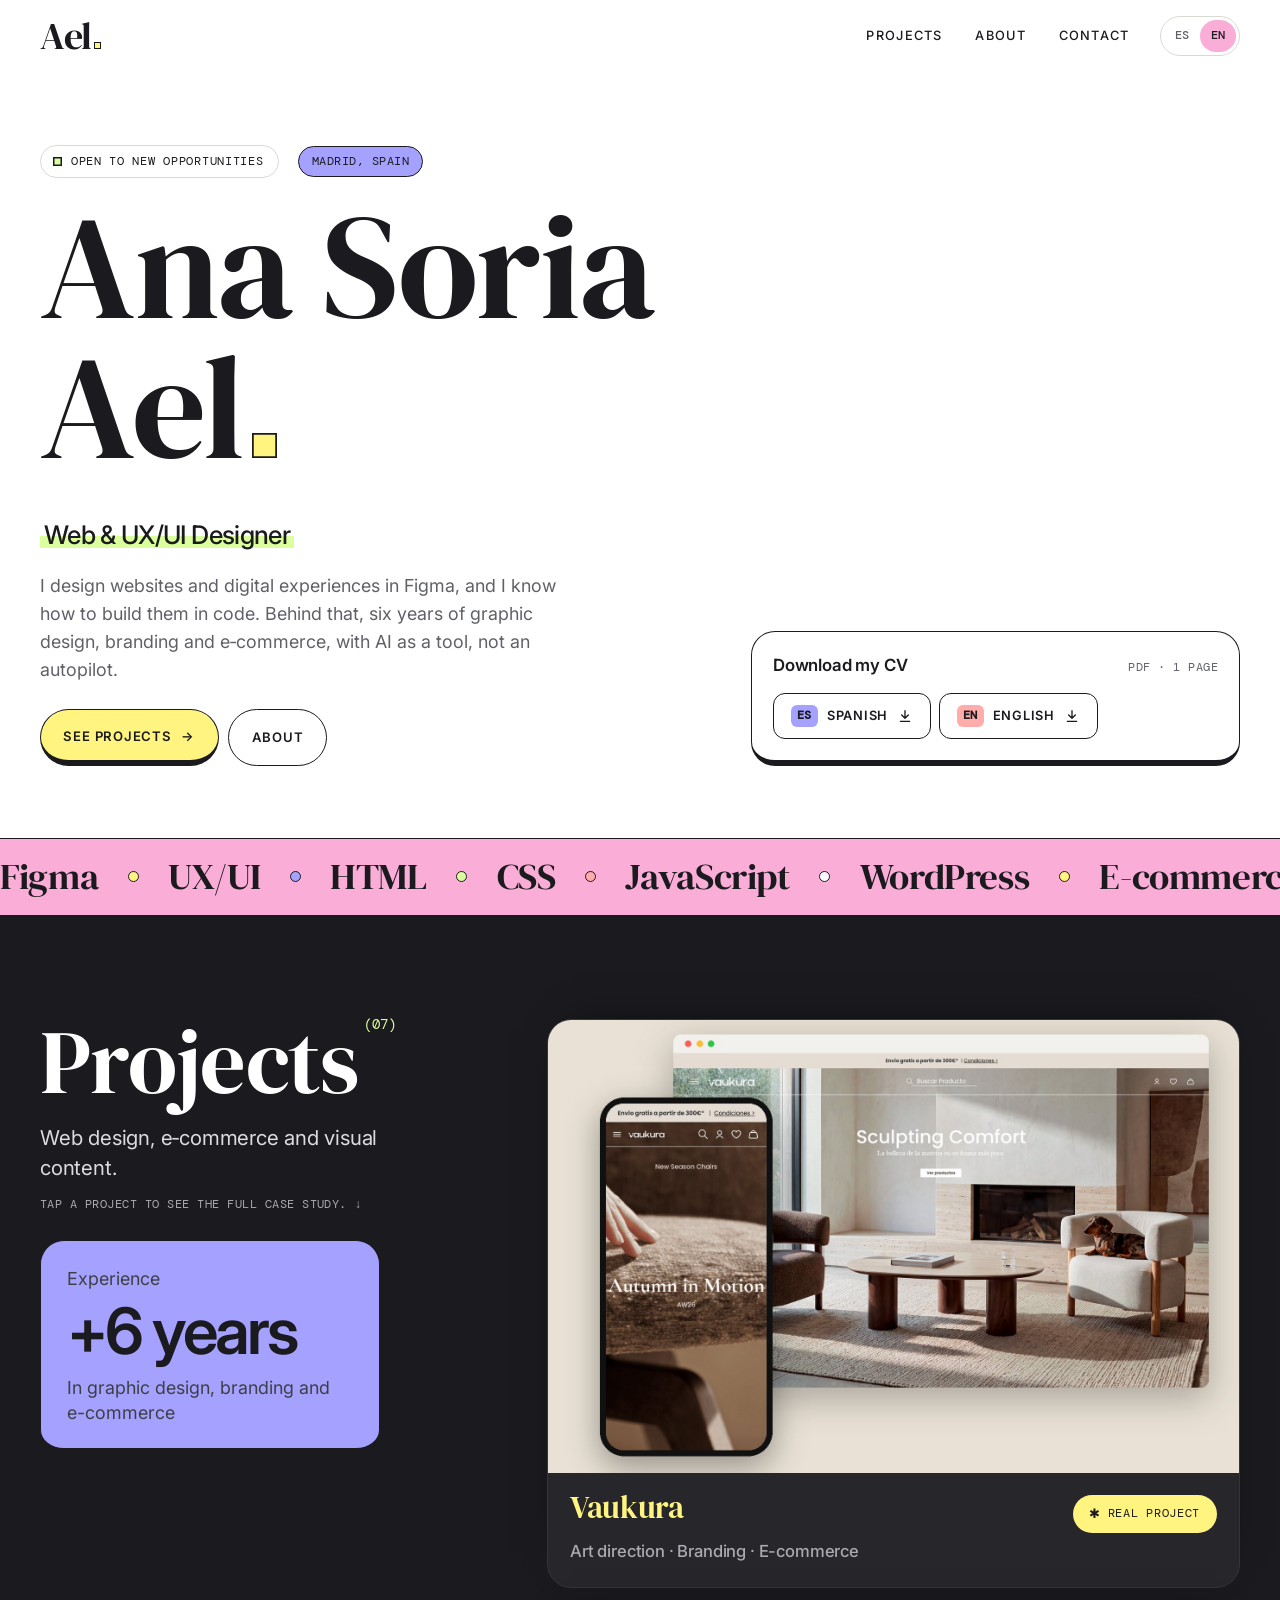
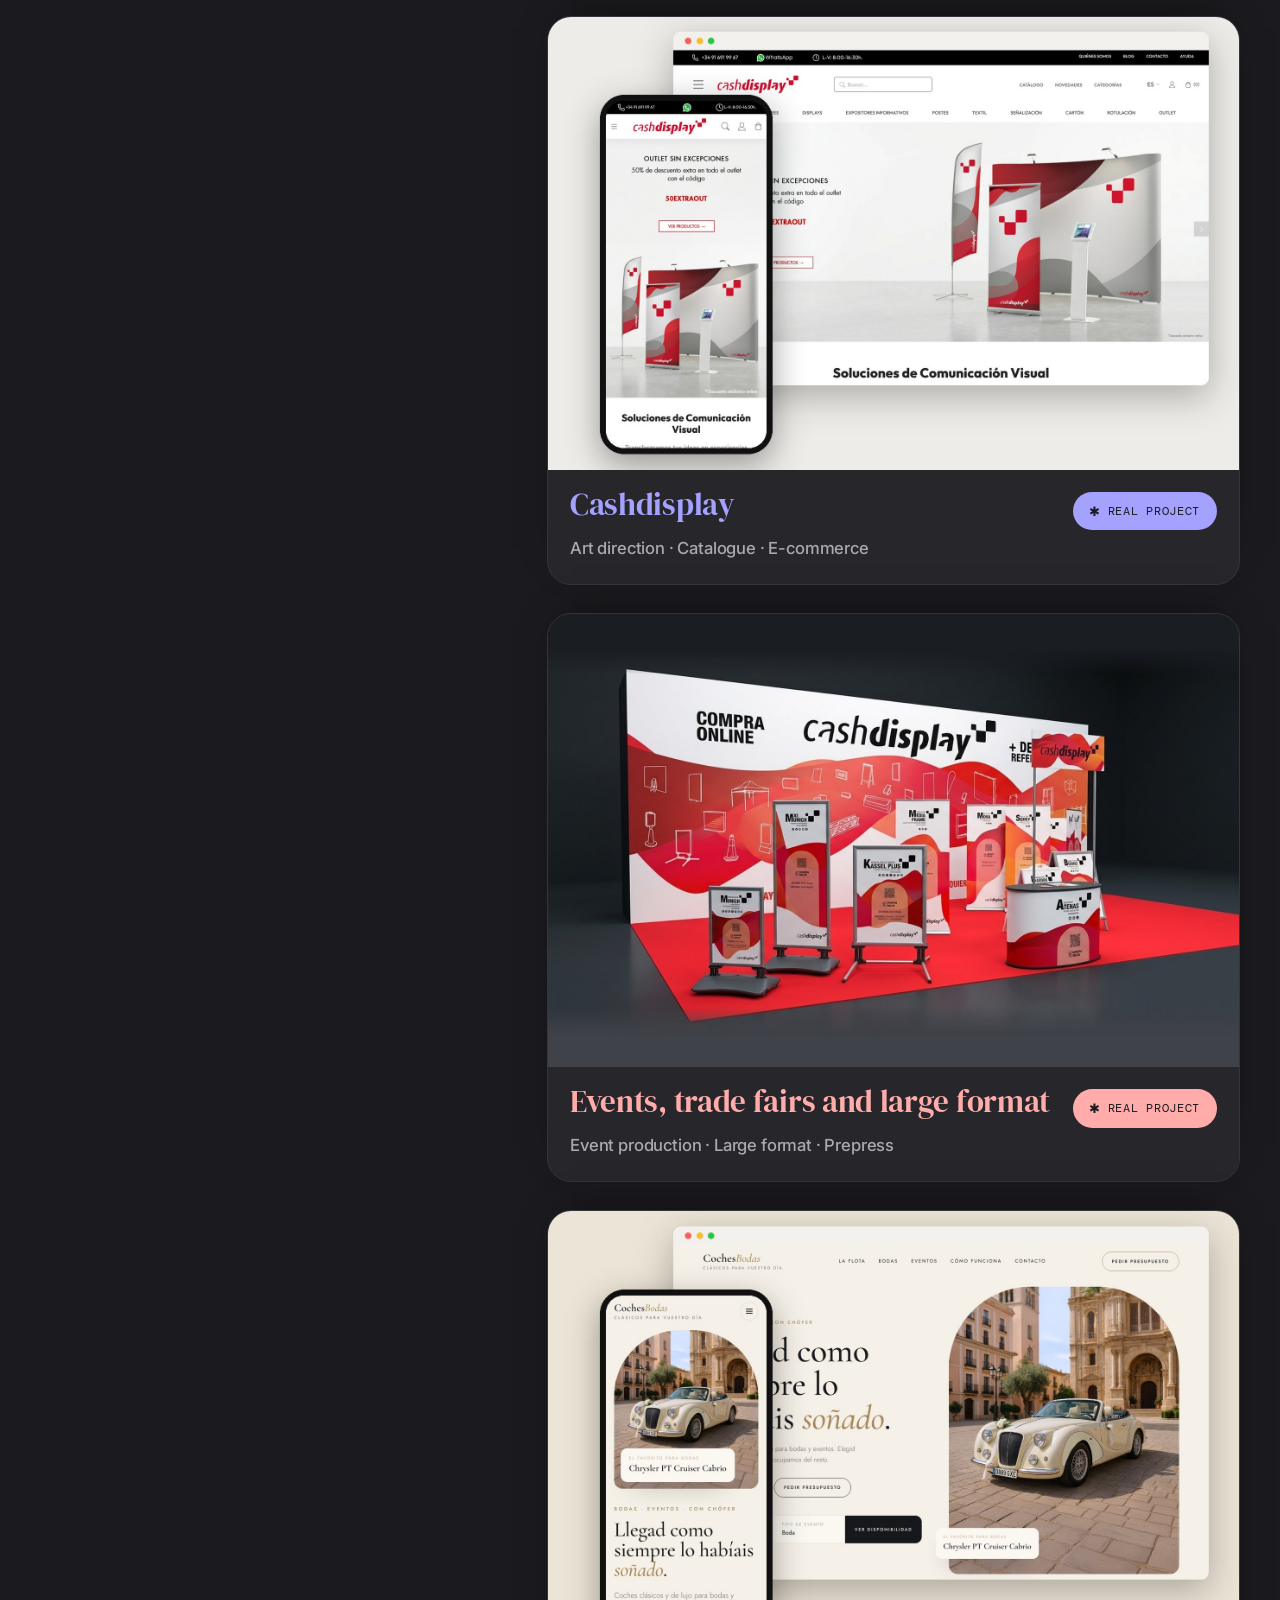
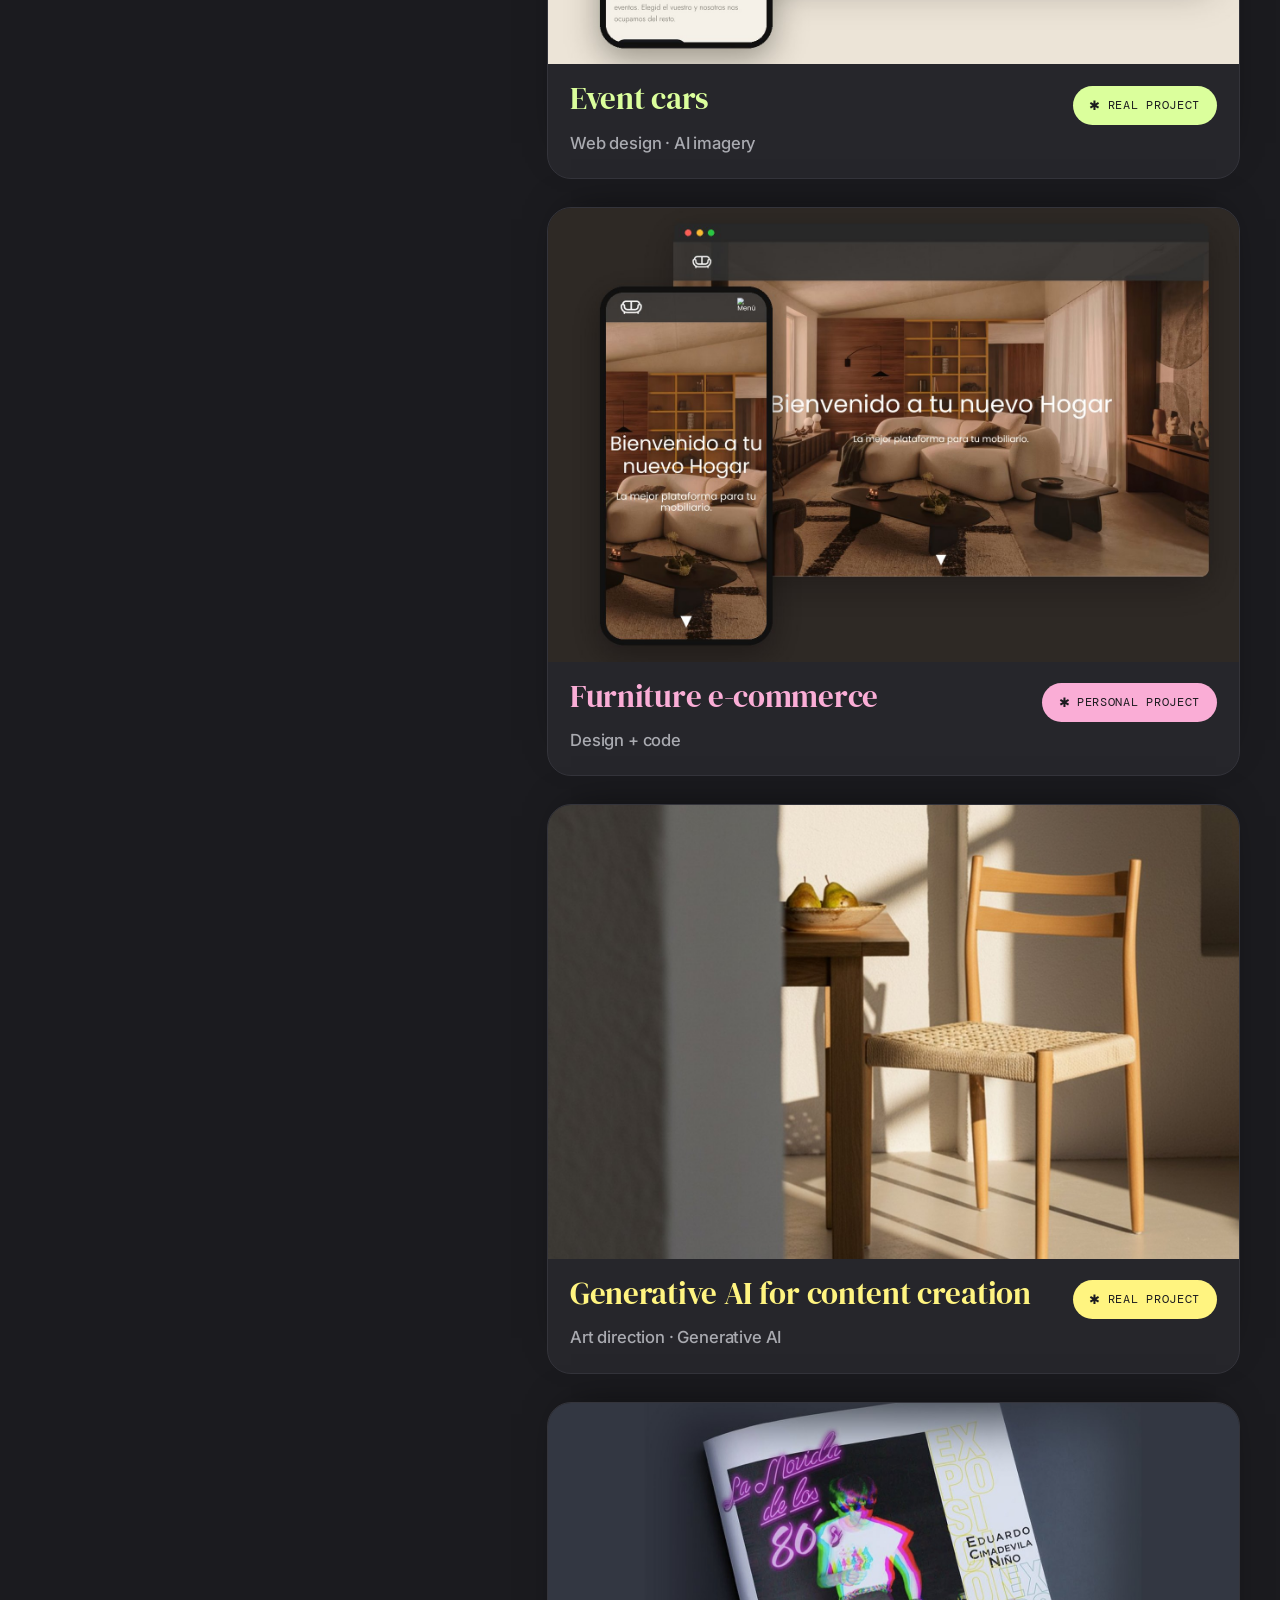
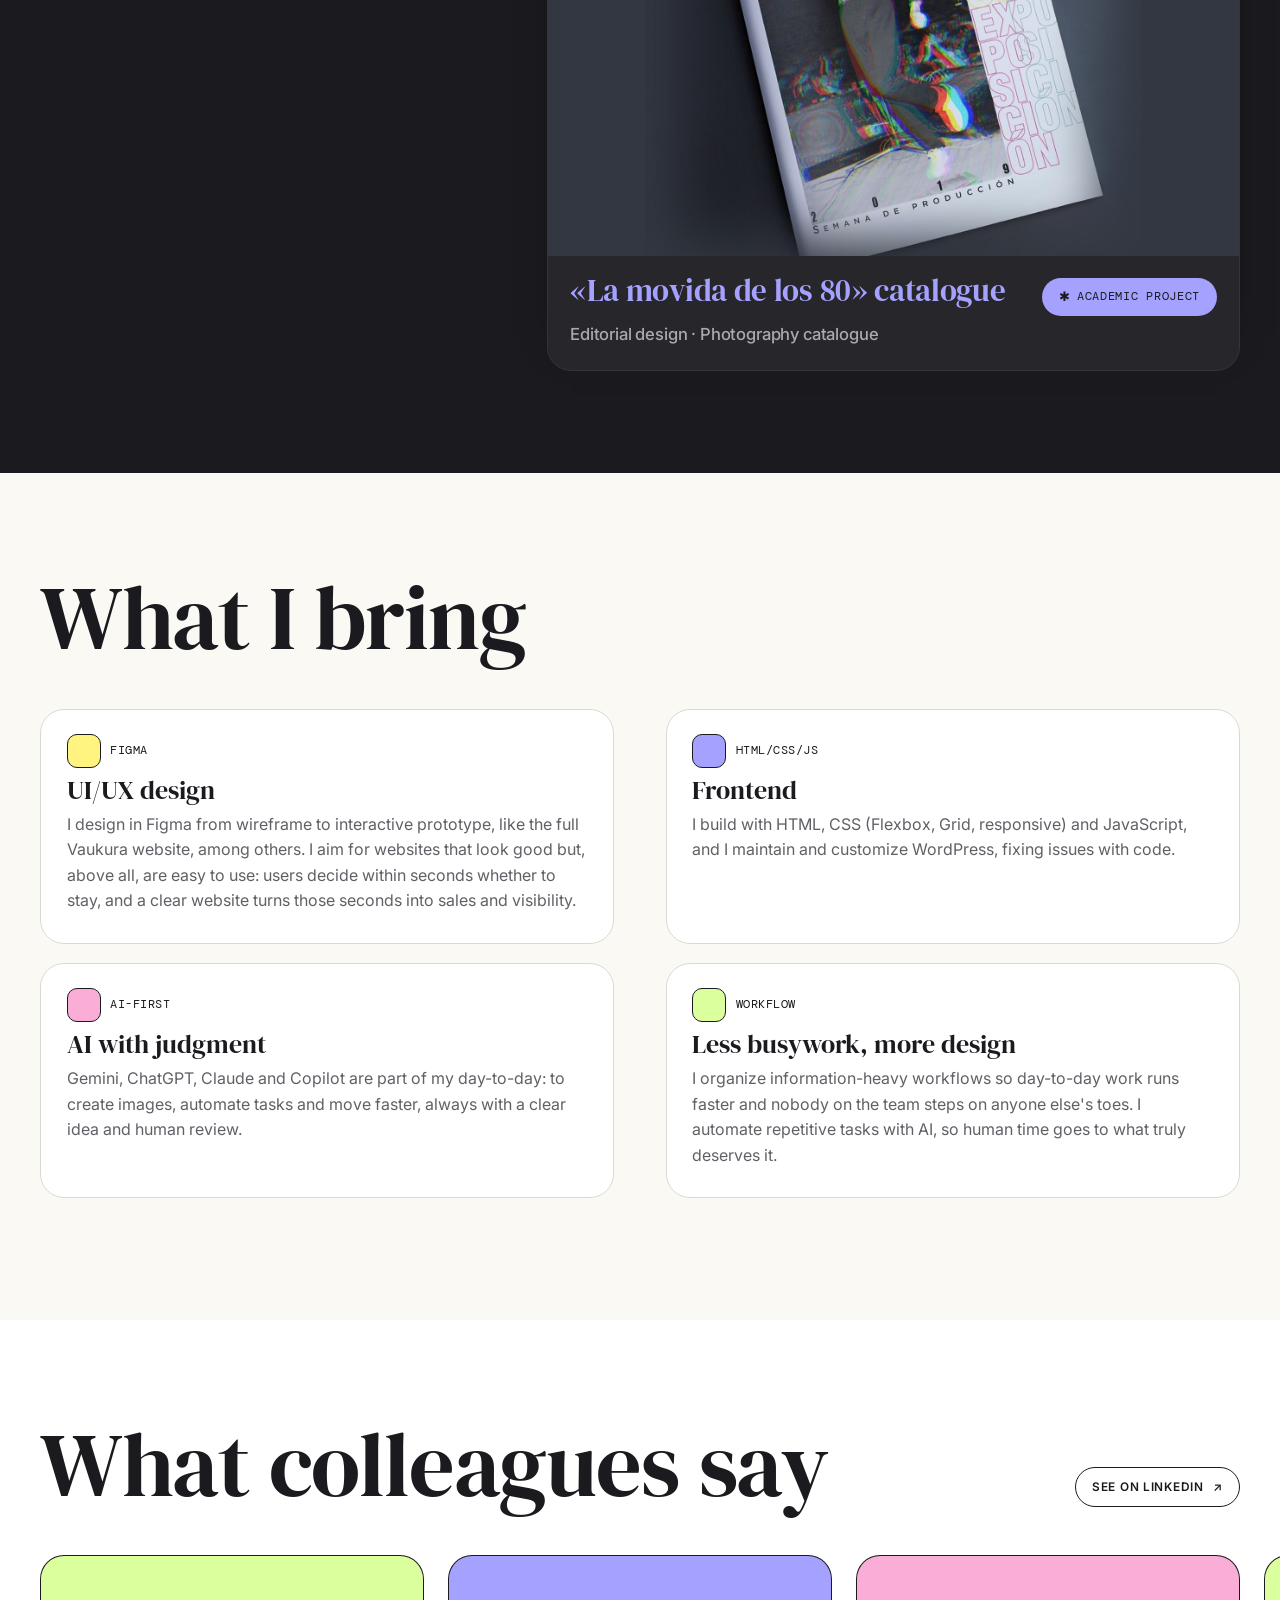
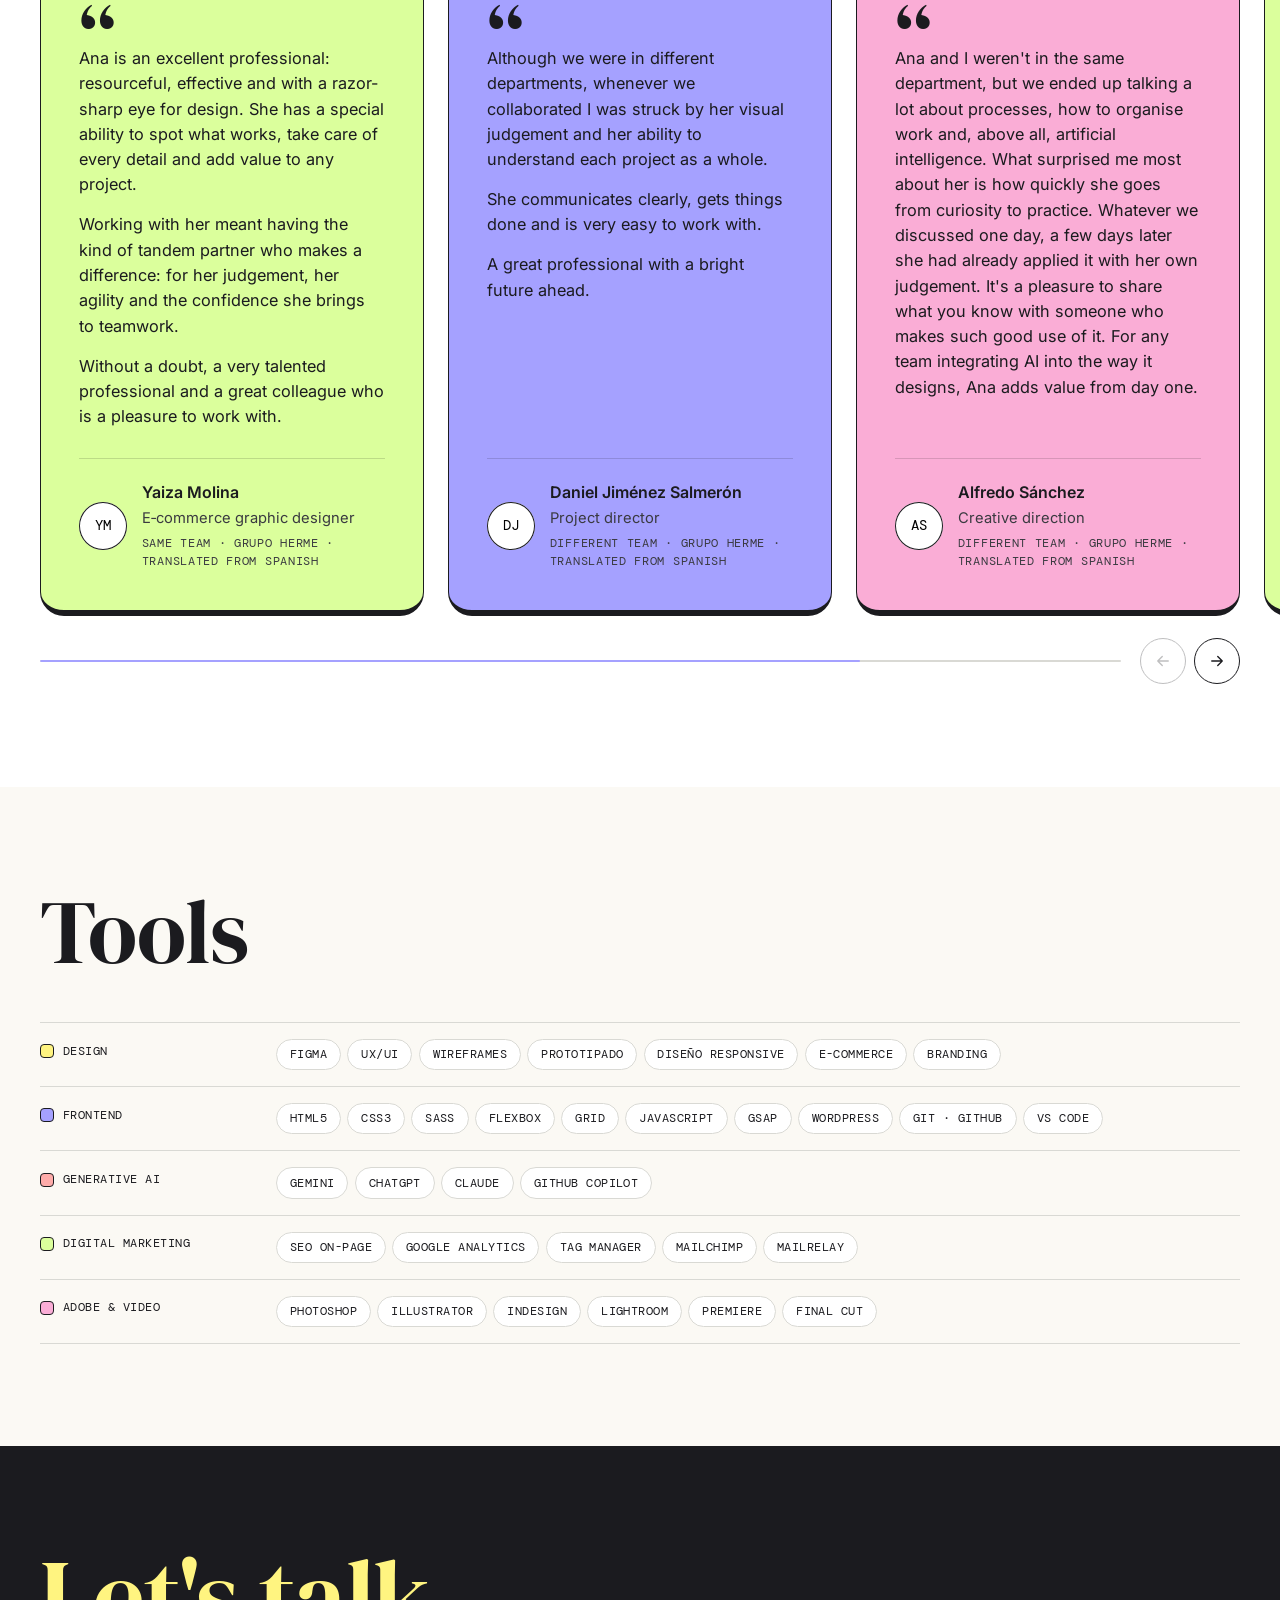
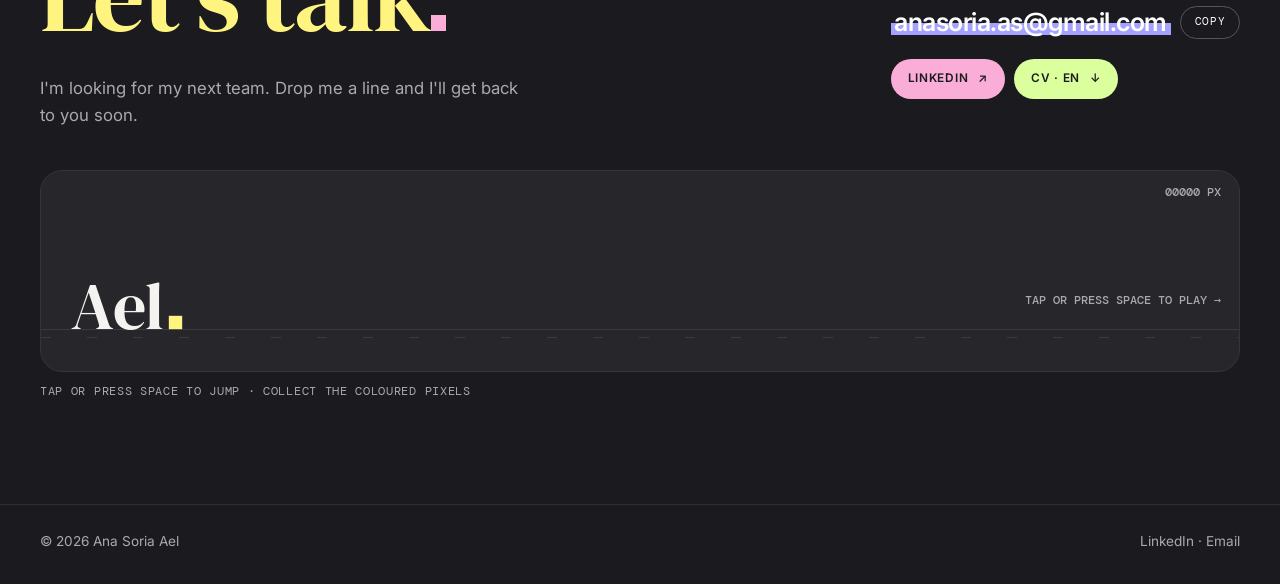
==== commit 9ed781e6: "Contacto: botón de LinkedIn en rosa (el lila queda para el subrayado del email) Co-Authored-By: Clau" ====
--- a/index.html
+++ b/index.html
@@ -94,7 +94,7 @@
 <link rel="preconnect" href="https://fonts.googleapis.com">
 <link rel="preconnect" href="https://fonts.gstatic.com" crossorigin>
 <link rel="stylesheet" href="https://fonts.googleapis.com/css2?family=DM+Mono:wght@400;500&family=DM+Serif+Display:ital@0;1&family=Inter:wght@400;500;600&display=swap">
-<link rel="stylesheet" href="assets/css/style.css?v=2fe8daf0">
+<link rel="stylesheet" href="assets/css/style.css?v=a1c44c32">
 <link rel="expect" href="#ael-end" blocking="render">
 <script>
   /* Aplica el idioma guardado antes de pintar, para evitar parpadeos */
--- a/assets/css/style.css
+++ b/assets/css/style.css
@@ -964,7 +964,7 @@
 
 /* contacto */
 .contact .contact-big .sq { background: var(--pink); }
-.contact .contact-links .btn-ghost:nth-child(1) { background: var(--lav); }
+.contact .contact-links .btn-ghost:nth-child(1) { background: var(--pink); }   /* LinkedIn en rosa: el lila ya va en el subrayado del email */
 .contact .contact-links .btn-ghost:nth-child(2) { background: var(--lime); }
 
 /* páginas de proyecto y Sobre mí */
